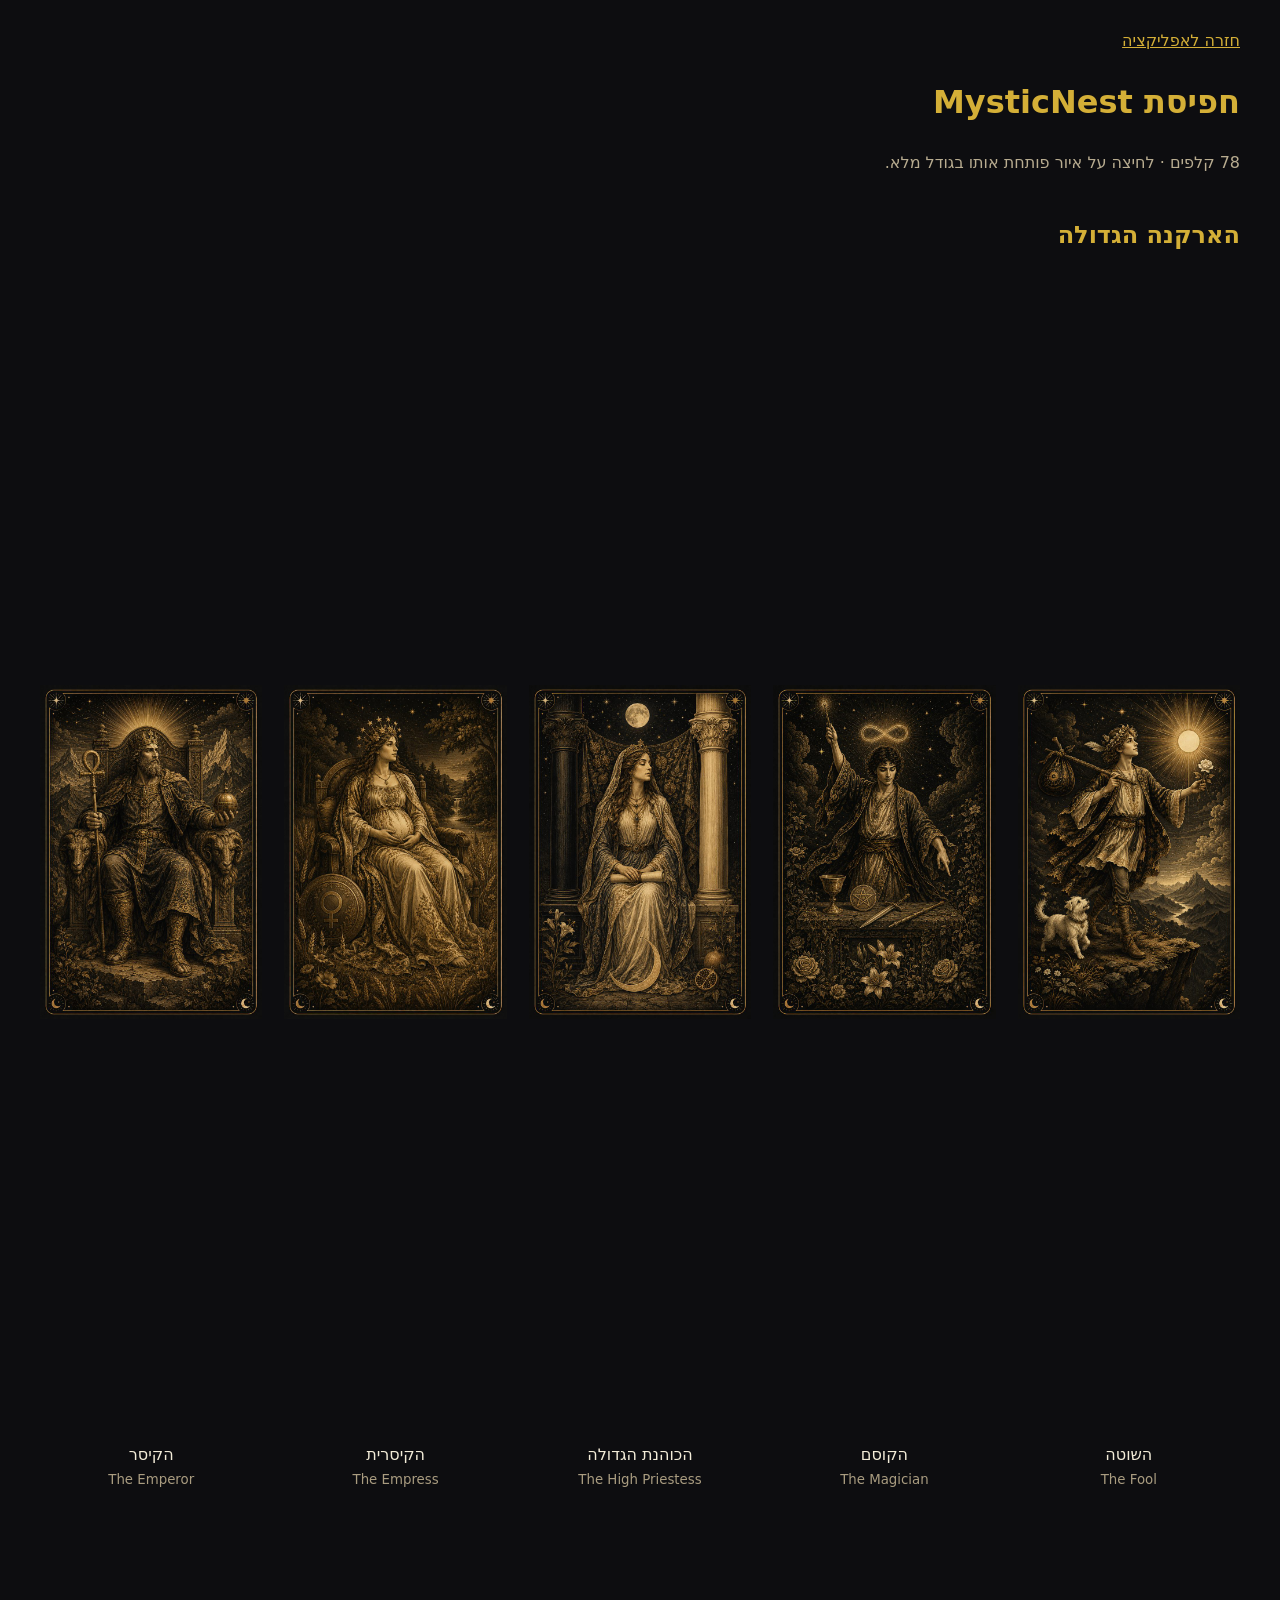
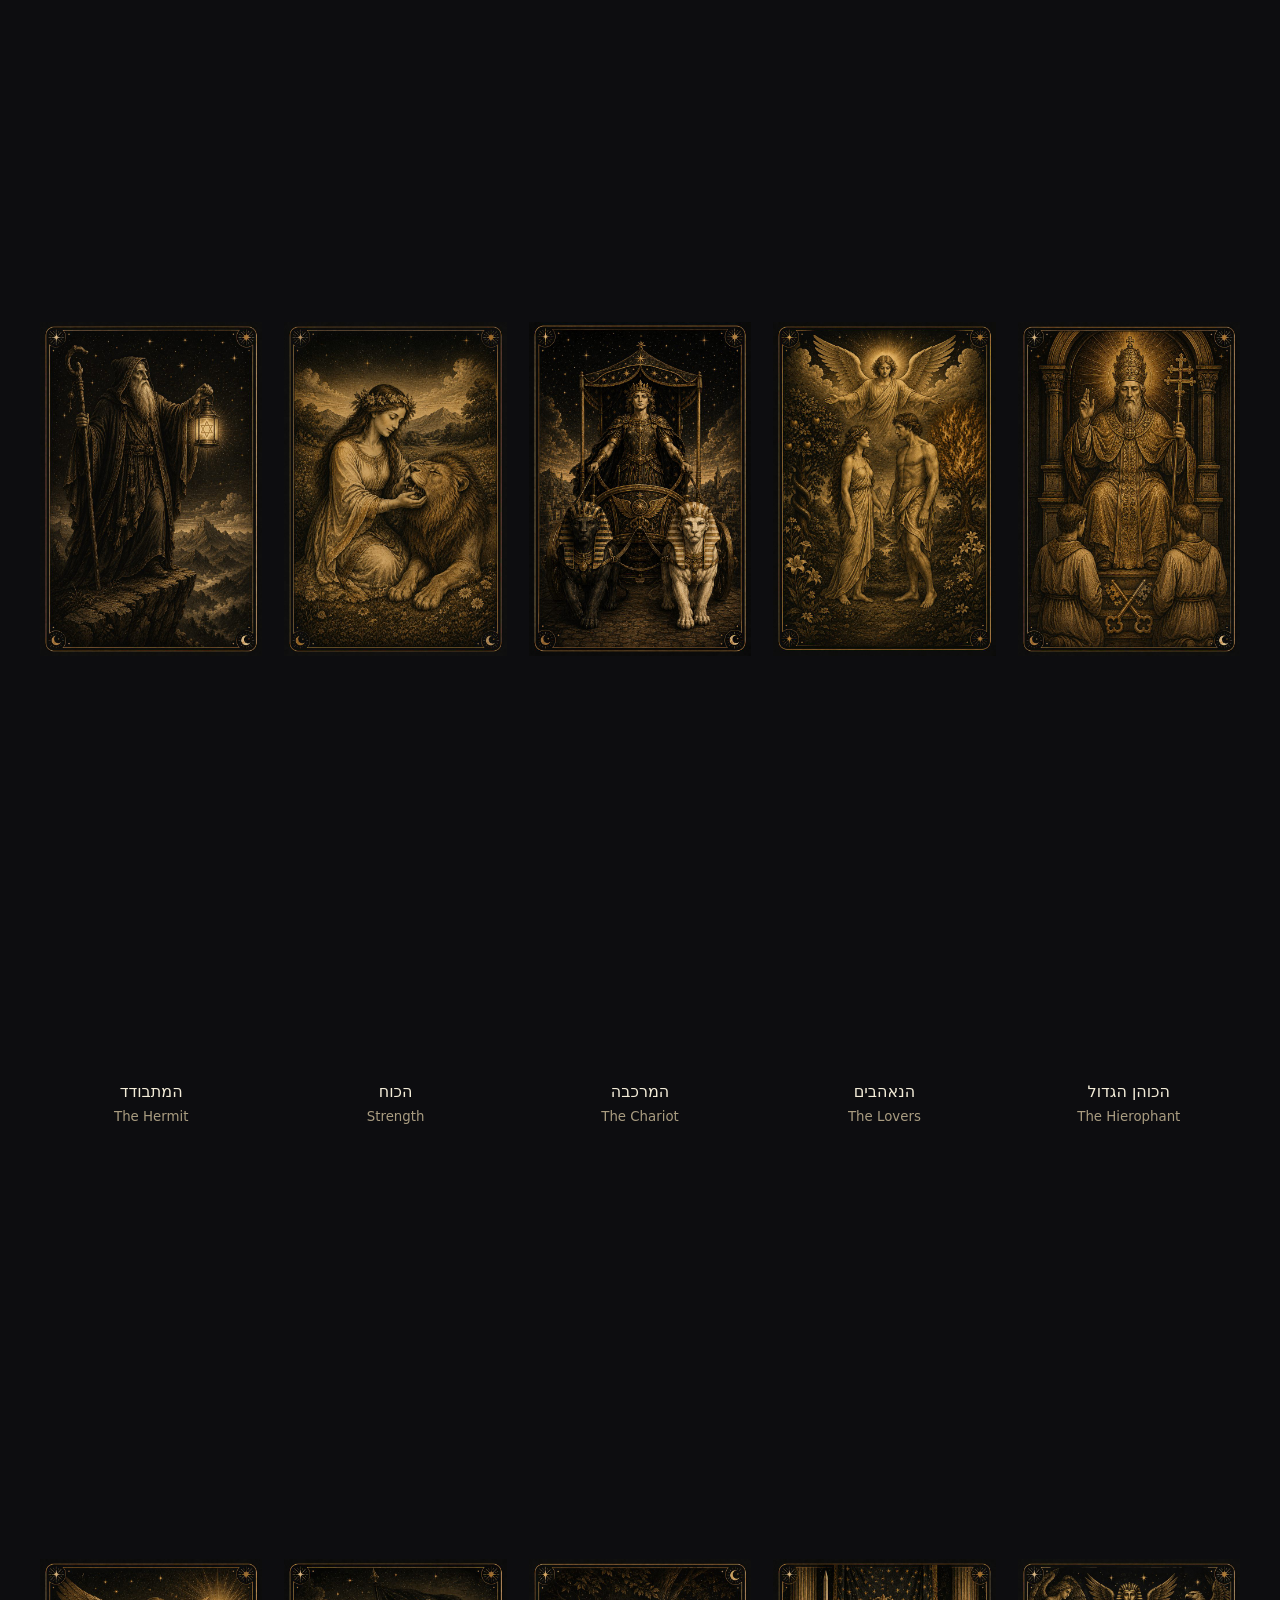
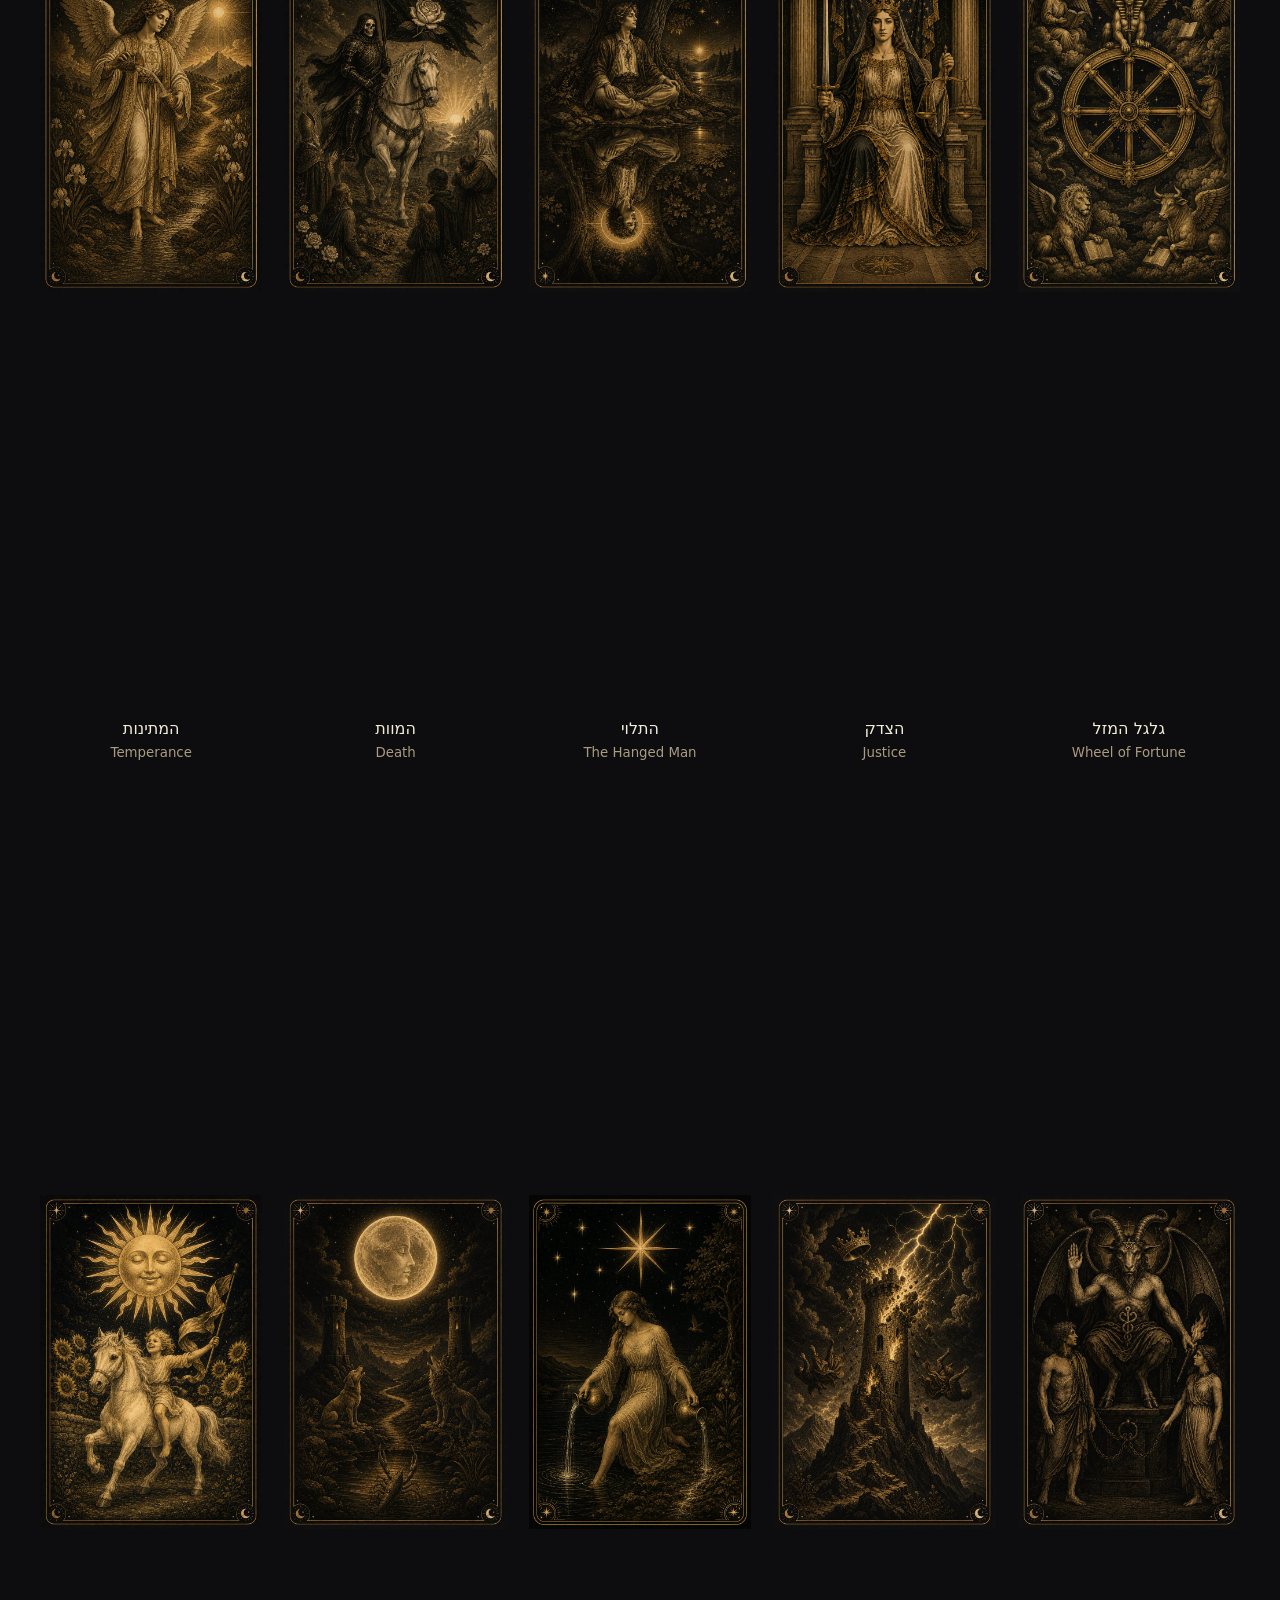
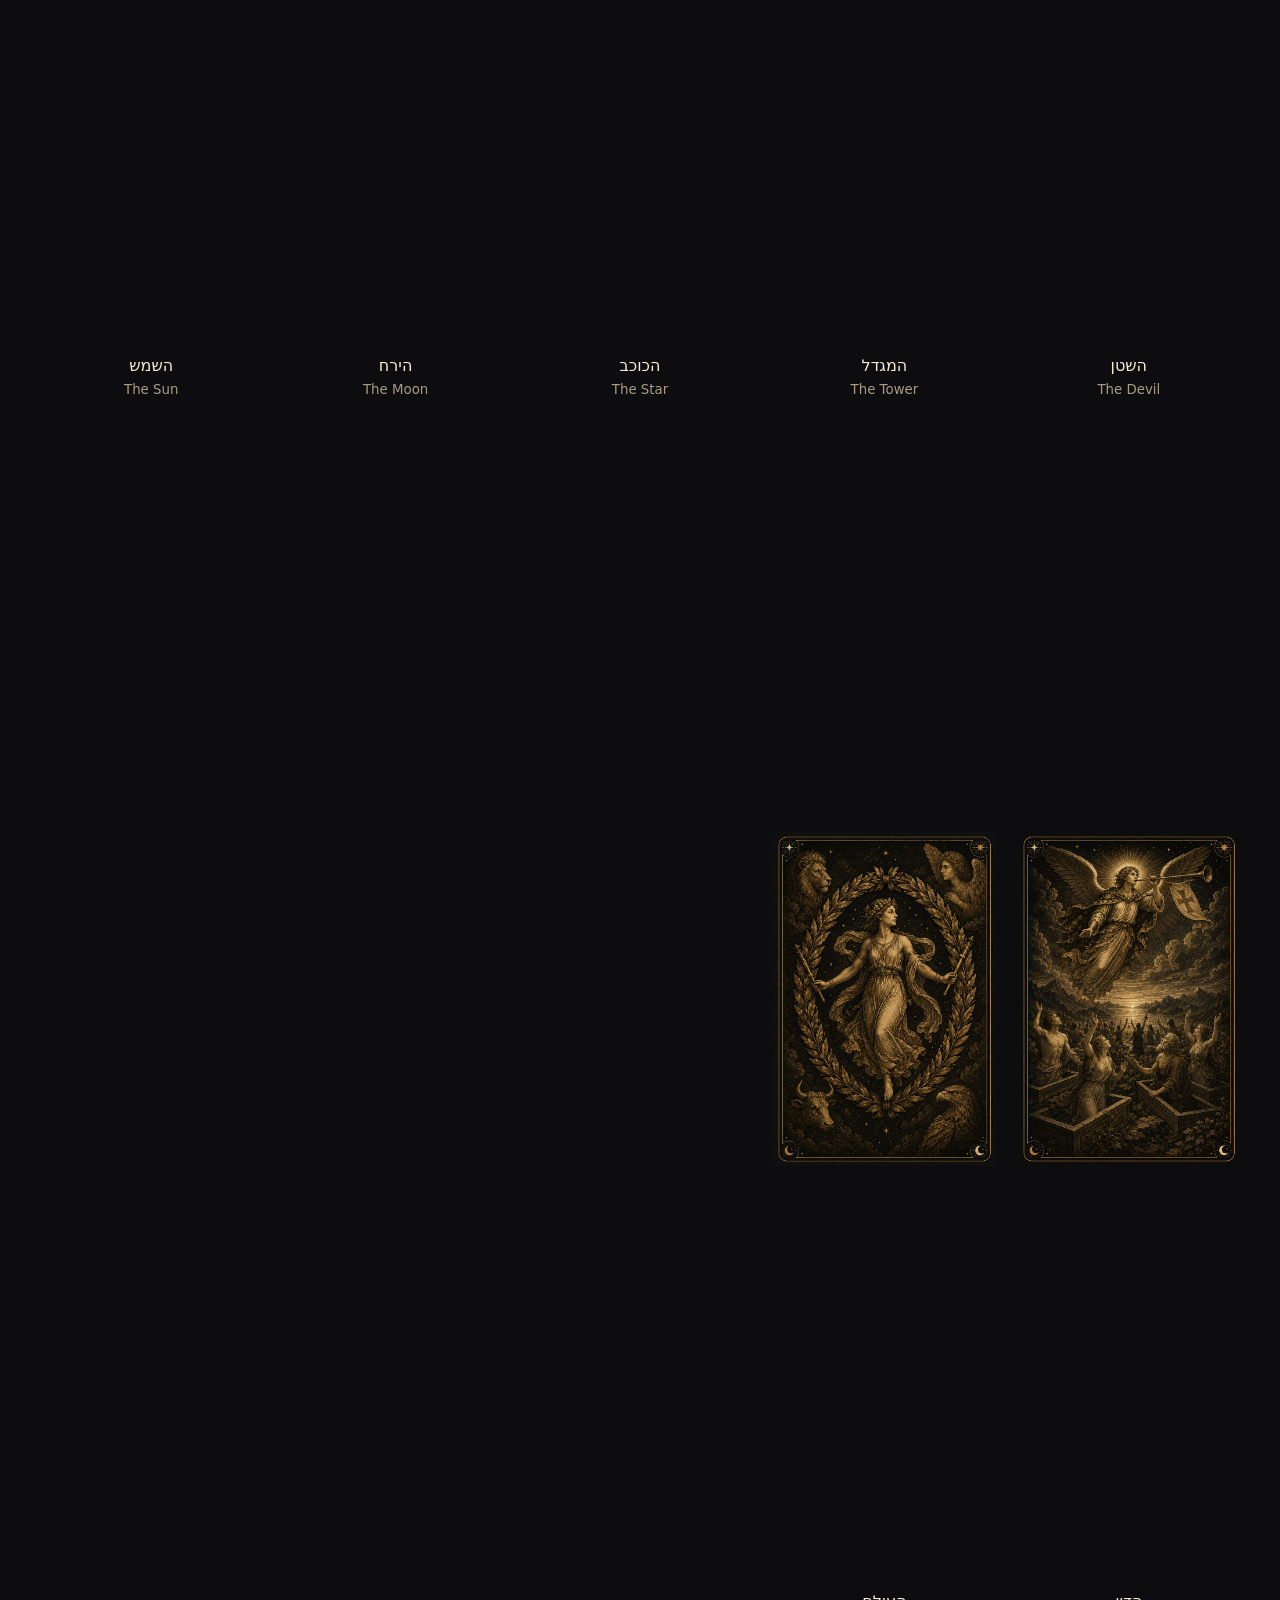
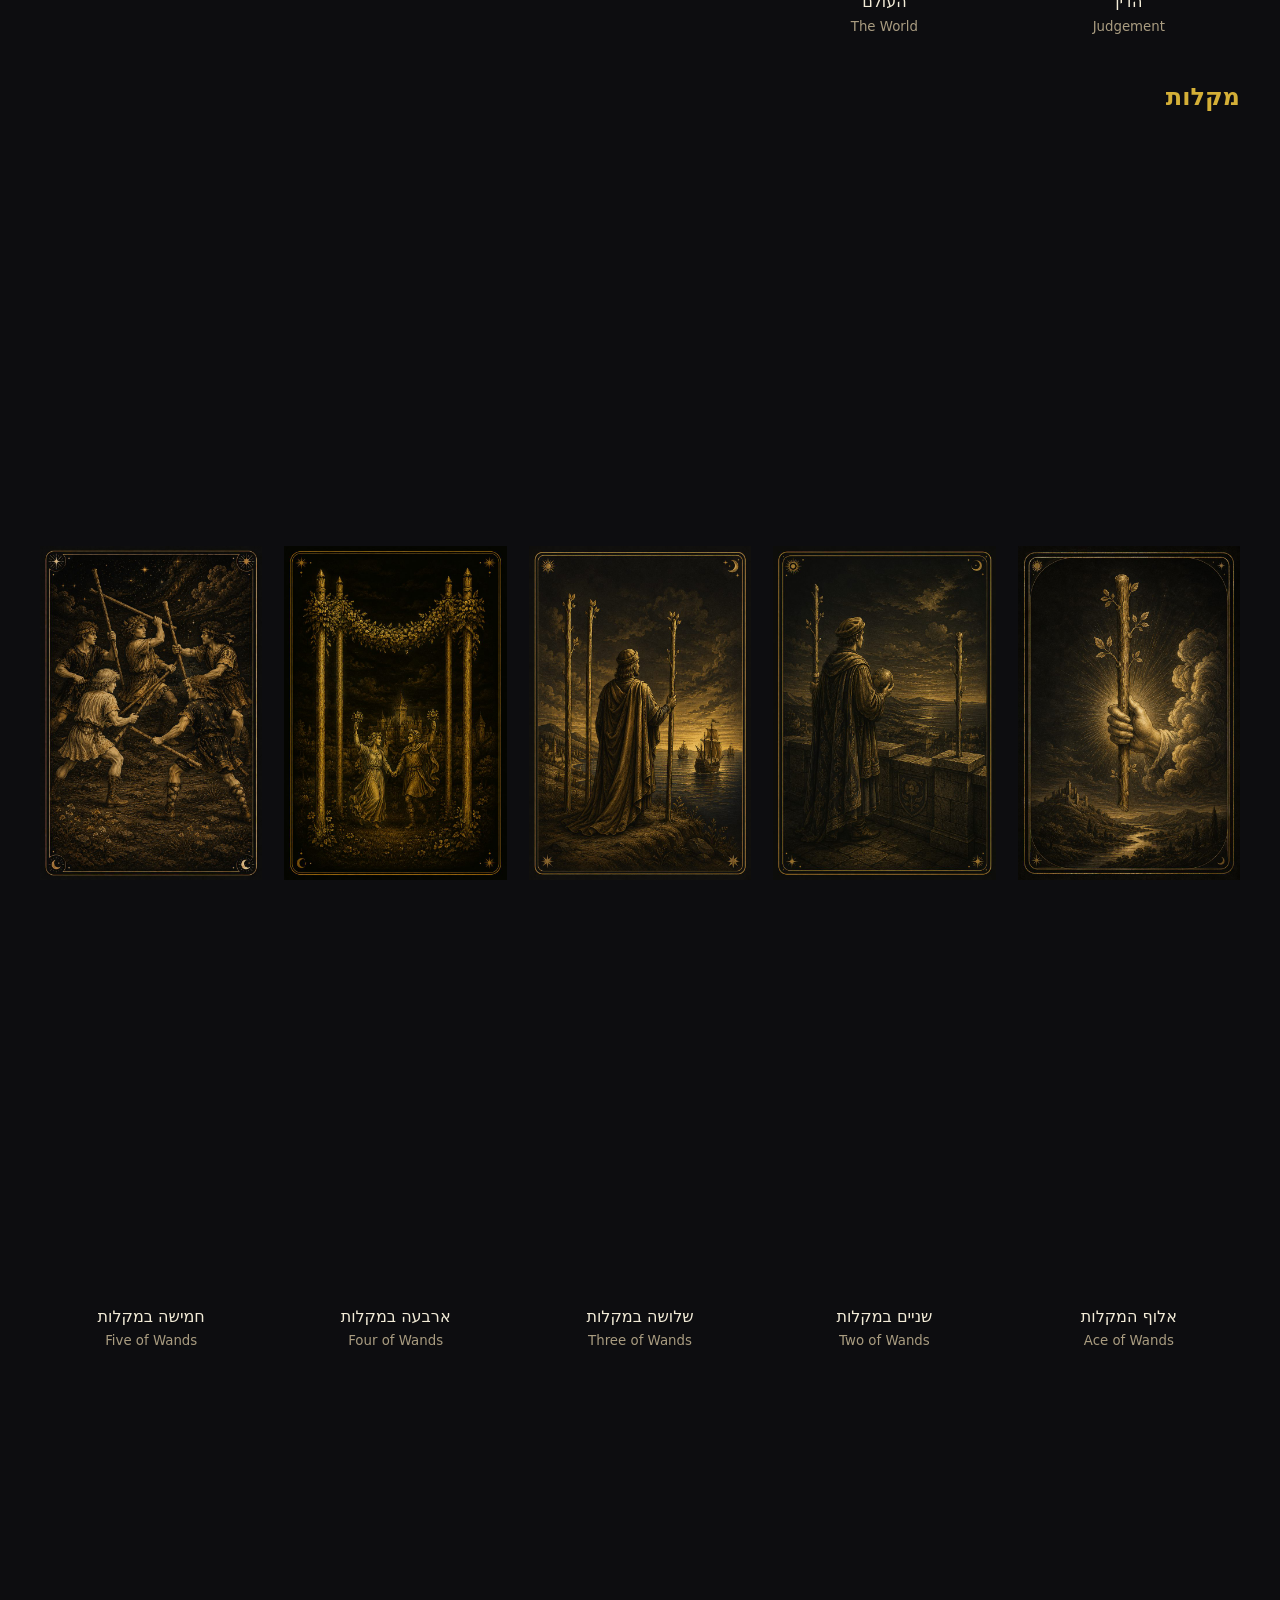
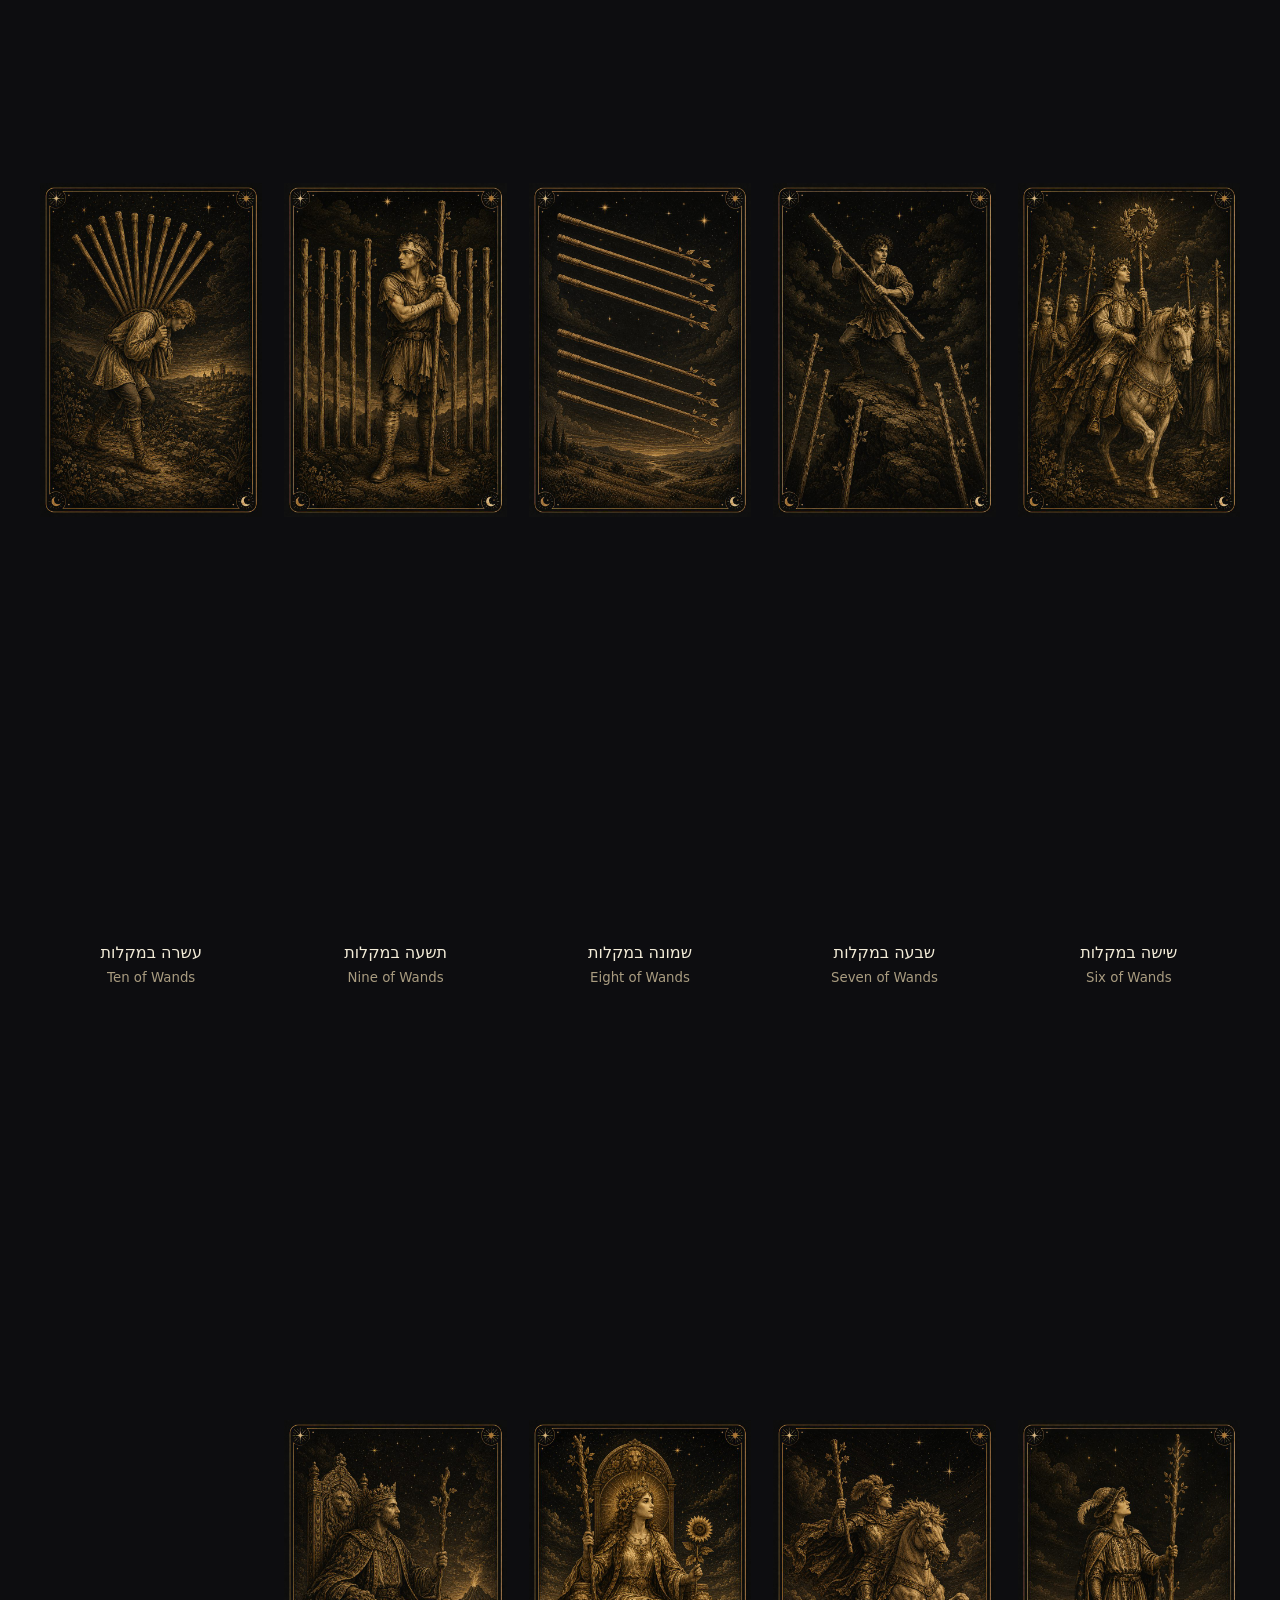
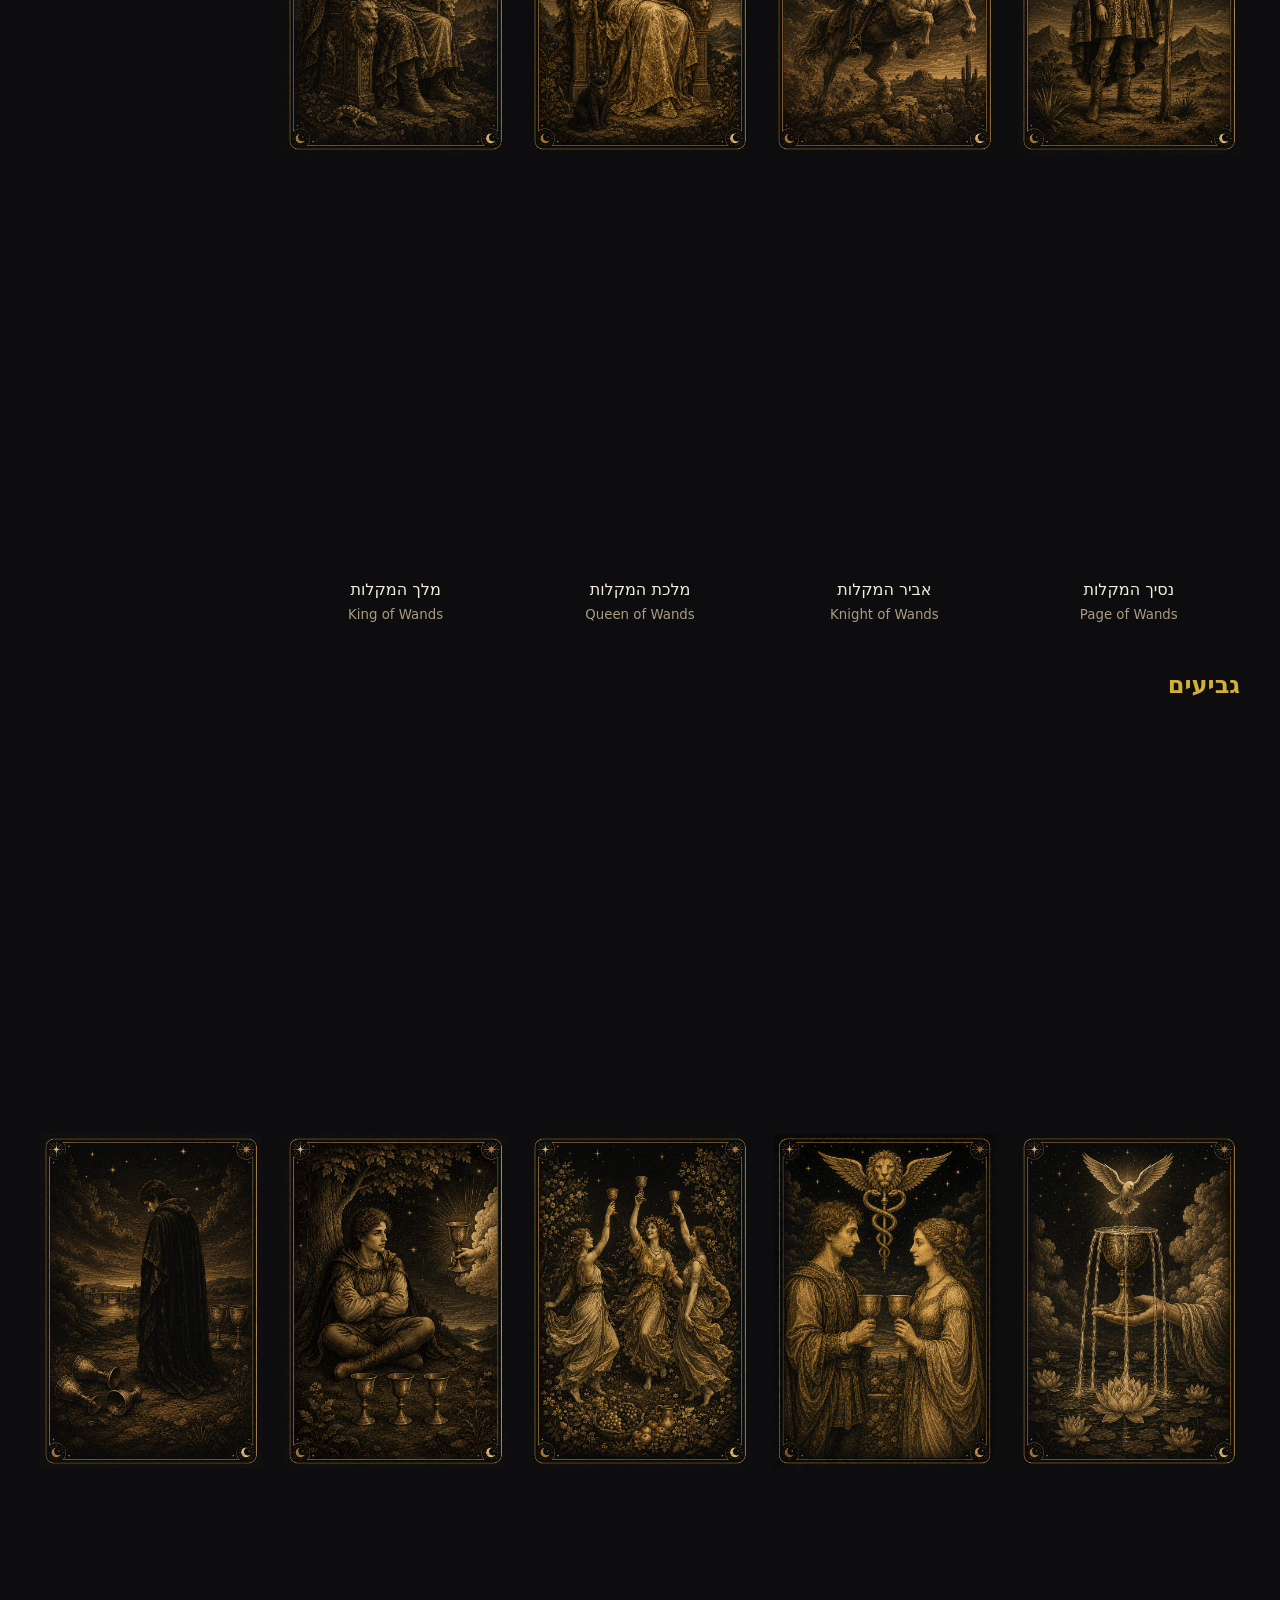
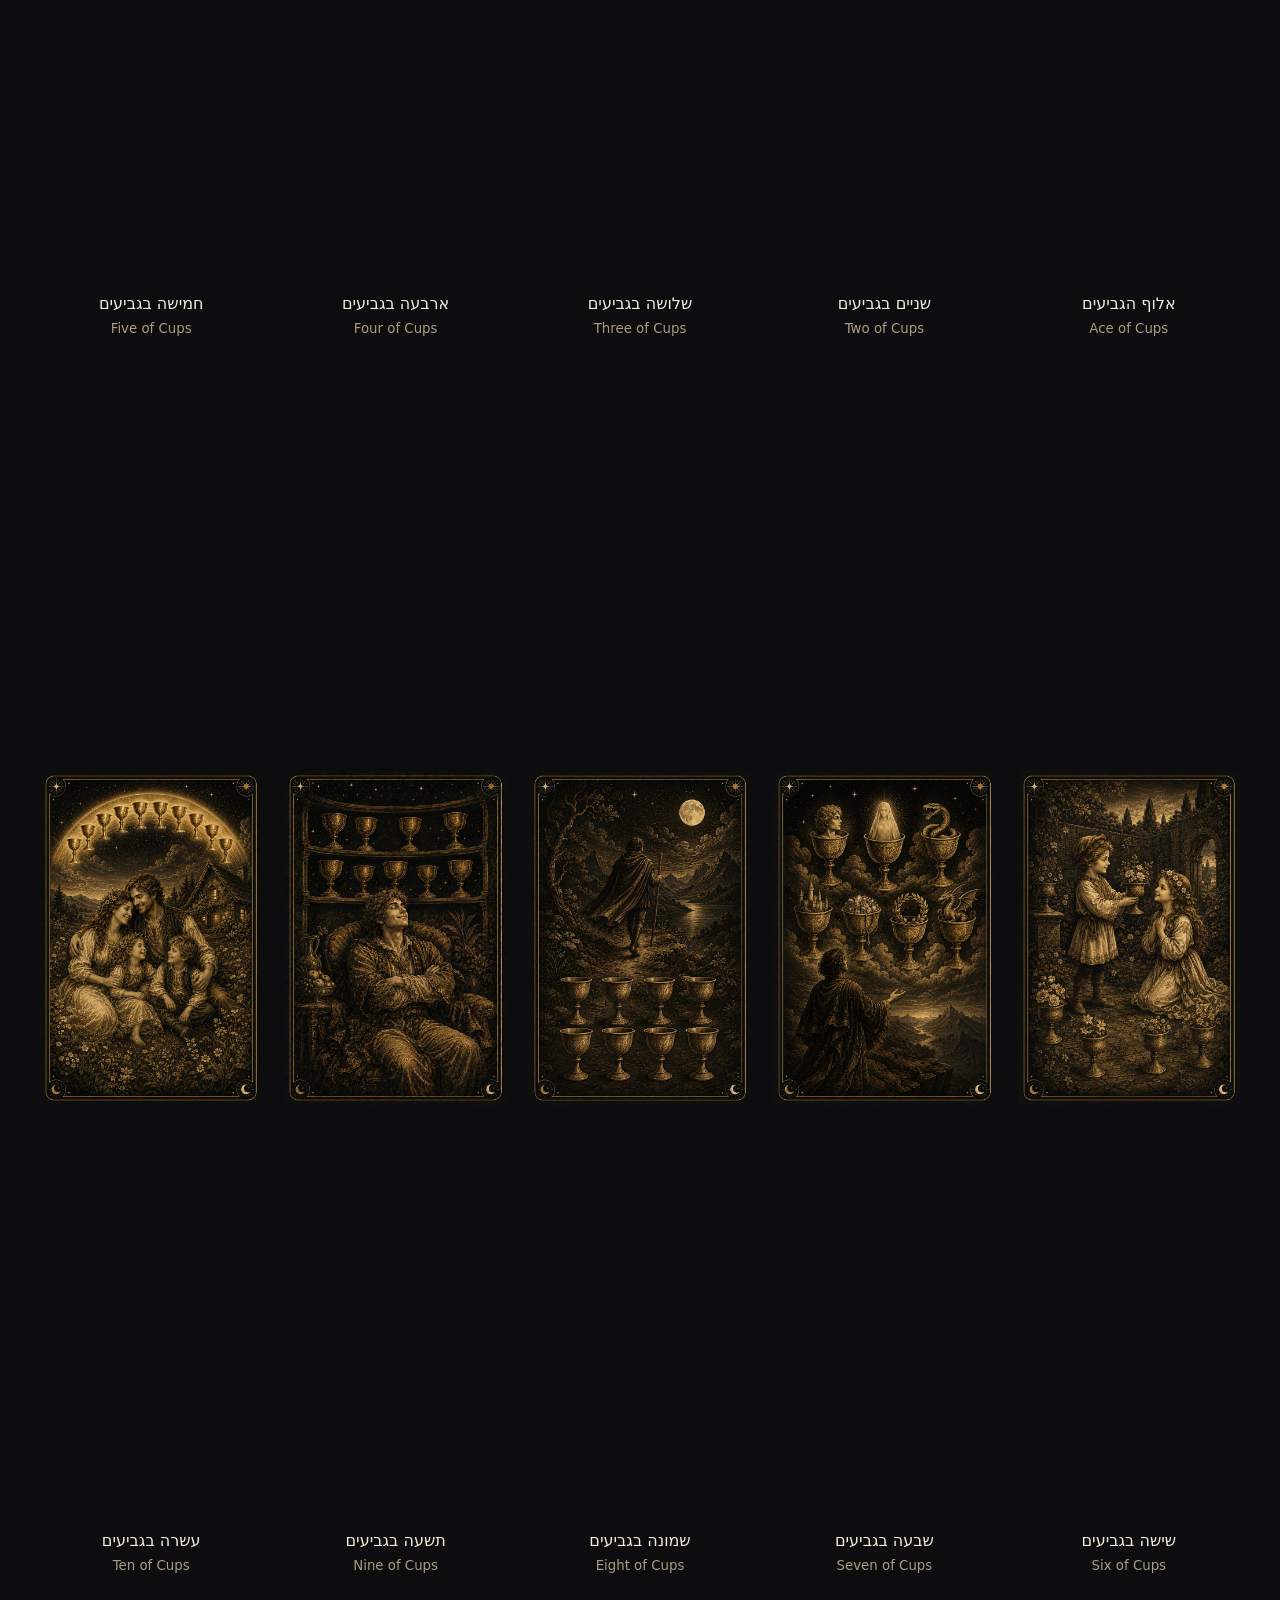
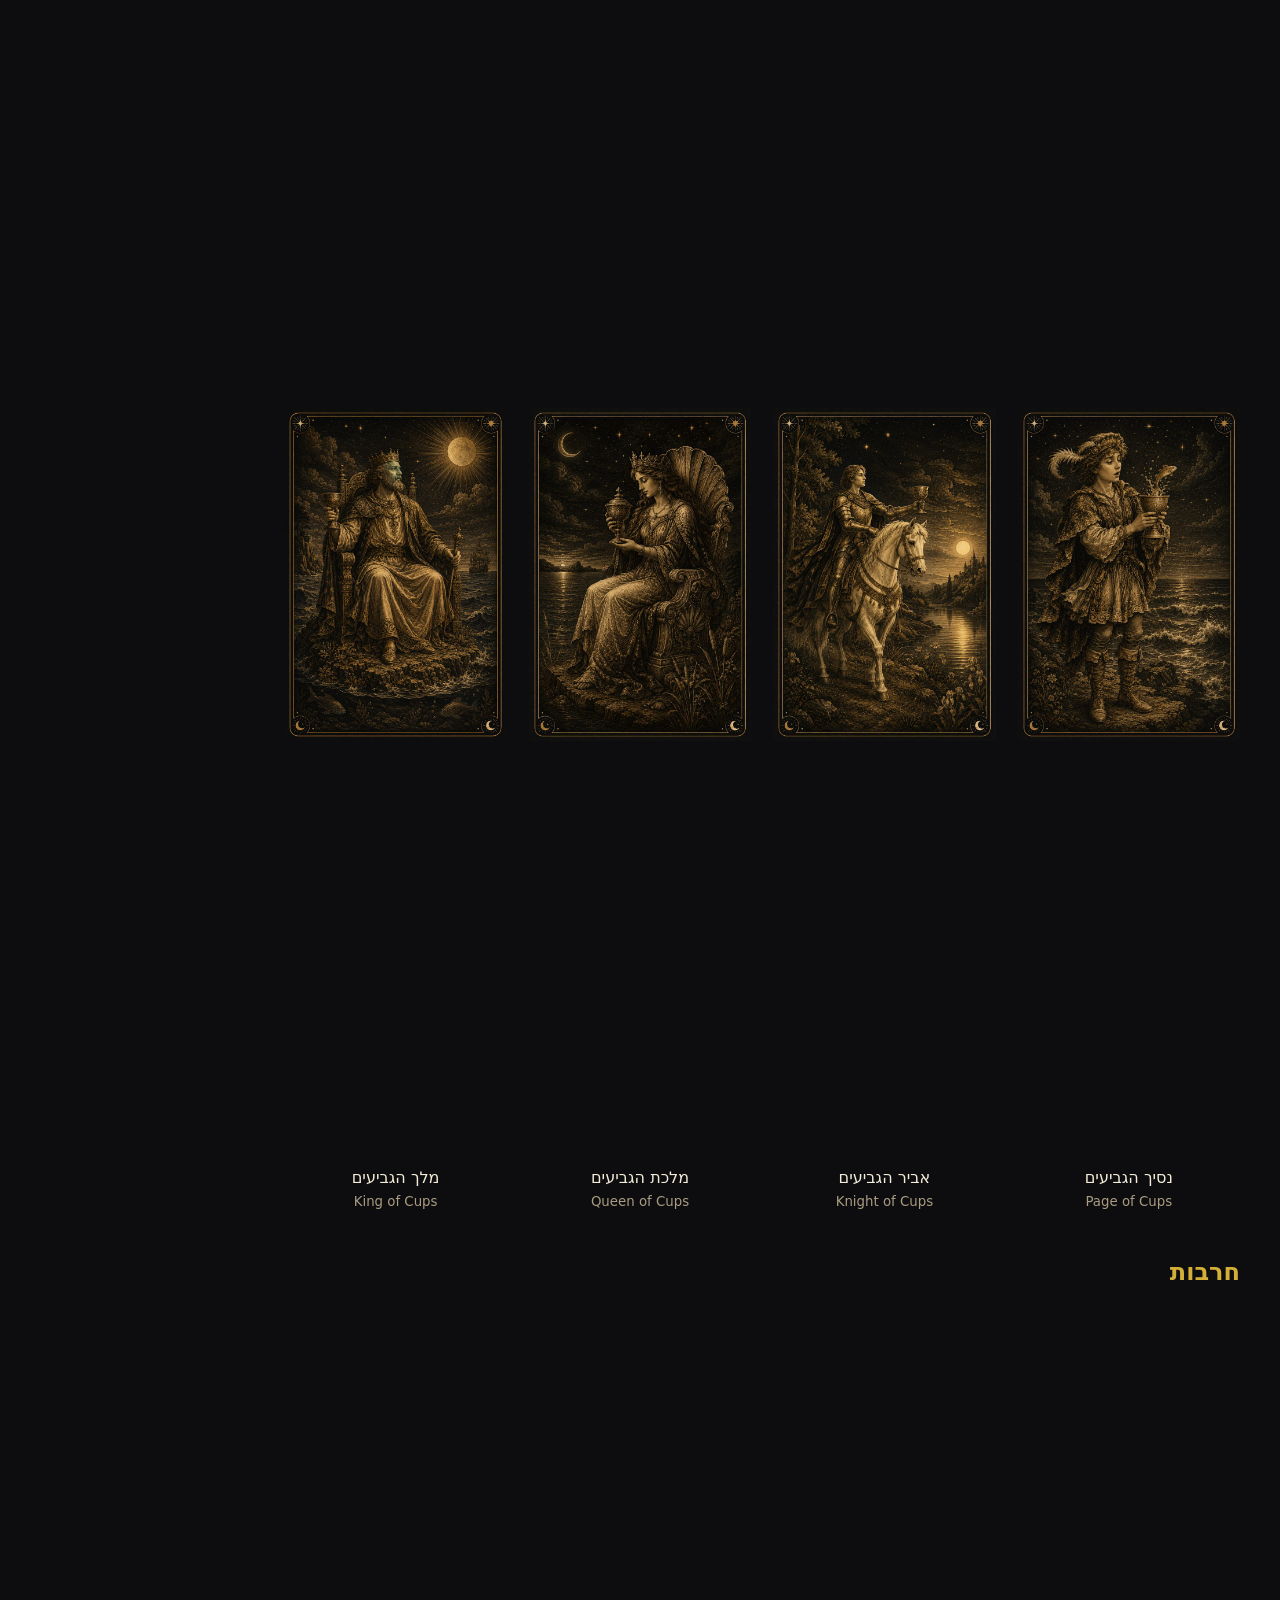
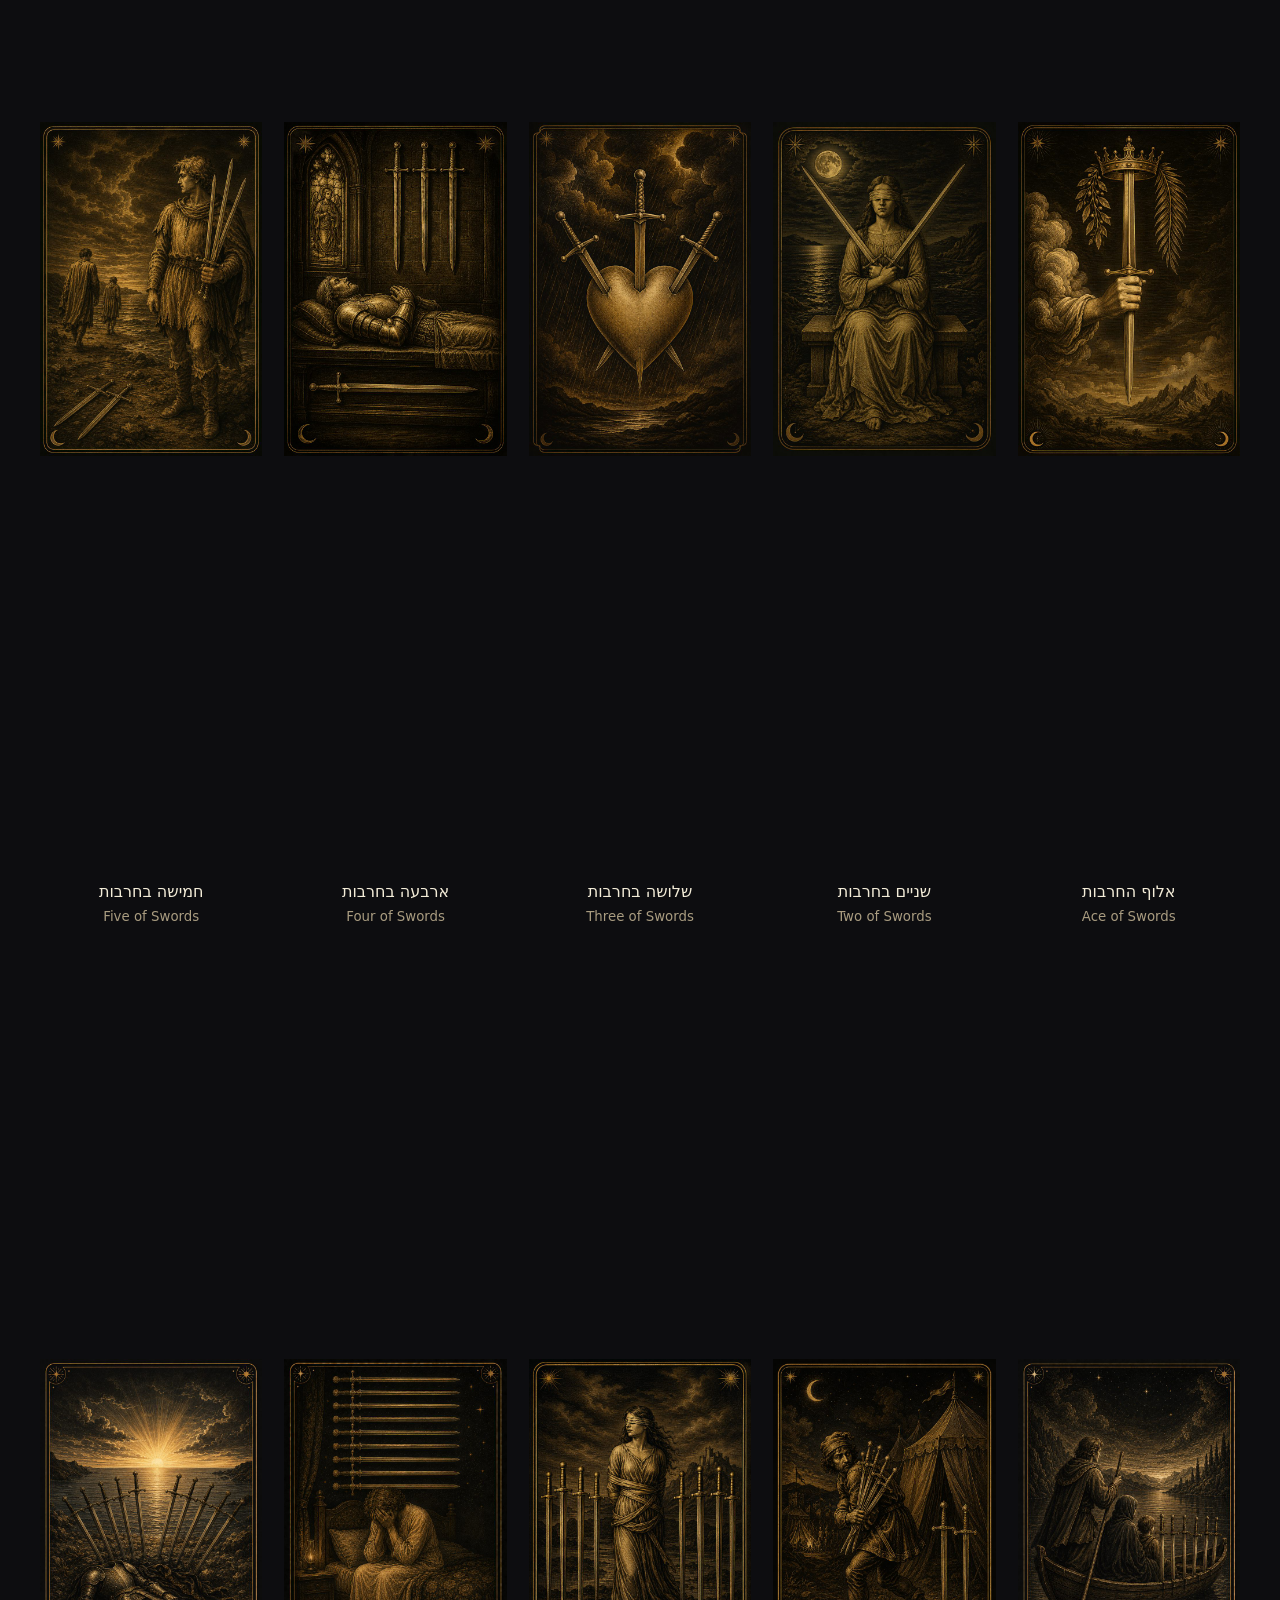
==== deck.html @ 893c5ffb "Add files via upload" ====
<!doctype html><html lang="he" dir="rtl"><meta charset="utf-8"><meta name="viewport" content="width=device-width,initial-scale=1"><title>חפיסת MysticNest</title><style>*{box-sizing:border-box}body{margin:0;padding:28px;background:#0d0d10;color:#f3ecd8;font:16px/1.65 system-ui,sans-serif}main{max-width:1200px;margin:auto}h1,h2,a{color:#d4af37}h2{margin-top:40px}p{color:#b8ac90}.cards{display:grid;grid-template-columns:repeat(auto-fit,minmax(150px,1fr));gap:22px}figure{margin:0}figure img{width:100%;aspect-ratio:2/3;object-fit:contain;border-radius:12px}figcaption{text-align:center;padding-top:6px}small{display:block;color:#a99c80}a:focus-visible{outline:3px solid #d4af37;outline-offset:4px}@media(min-width:1000px){.cards{grid-template-columns:repeat(5,1fr)}}</style><main><a href="index.html">חזרה לאפליקציה</a><h1>חפיסת MysticNest</h1><p>78 קלפים · לחיצה על איור פותחת אותו בגודל מלא.</p><h2>הארקנה הגדולה</h2><div class="cards"><figure><a href="assets/tarot/gold-v1/card-0.jpg"><img src="assets/tarot/gold-v1/card-0.jpg" loading="lazy" alt="השוטה" width="768" height="1152"></a><figcaption>השוטה<small lang="en" dir="ltr">The Fool</small></figcaption></figure><figure><a href="assets/tarot/gold-v1/card-1.jpg"><img src="assets/tarot/gold-v1/card-1.jpg" loading="lazy" alt="הקוסם" width="768" height="1152"></a><figcaption>הקוסם<small lang="en" dir="ltr">The Magician</small></figcaption></figure><figure><a href="assets/tarot/gold-v1/card-2.jpg"><img src="assets/tarot/gold-v1/card-2.jpg" loading="lazy" alt="הכוהנת הגדולה" width="768" height="1152"></a><figcaption>הכוהנת הגדולה<small lang="en" dir="ltr">The High Priestess</small></figcaption></figure><figure><a href="assets/tarot/gold-v1/card-3.jpg"><img src="assets/tarot/gold-v1/card-3.jpg" loading="lazy" alt="הקיסרית" width="768" height="1152"></a><figcaption>הקיסרית<small lang="en" dir="ltr">The Empress</small></figcaption></figure><figure><a href="assets/tarot/gold-v1/card-4.jpg"><img src="assets/tarot/gold-v1/card-4.jpg" loading="lazy" alt="הקיסר" width="768" height="1152"></a><figcaption>הקיסר<small lang="en" dir="ltr">The Emperor</small></figcaption></figure><figure><a href="assets/tarot/gold-v1/card-5.jpg"><img src="assets/tarot/gold-v1/card-5.jpg" loading="lazy" alt="הכוהן הגדול" width="768" height="1152"></a><figcaption>הכוהן הגדול<small lang="en" dir="ltr">The Hierophant</small></figcaption></figure><figure><a href="assets/tarot/gold-v1/card-6.jpg"><img src="assets/tarot/gold-v1/card-6.jpg" loading="lazy" alt="הנאהבים" width="768" height="1152"></a><figcaption>הנאהבים<small lang="en" dir="ltr">The Lovers</small></figcaption></figure><figure><a href="assets/tarot/gold-v1/card-7.jpg"><img src="assets/tarot/gold-v1/card-7.jpg" loading="lazy" alt="המרכבה" width="768" height="1152"></a><figcaption>המרכבה<small lang="en" dir="ltr">The Chariot</small></figcaption></figure><figure><a href="assets/tarot/gold-v1/card-8.jpg"><img src="assets/tarot/gold-v1/card-8.jpg" loading="lazy" alt="הכוח" width="768" height="1152"></a><figcaption>הכוח<small lang="en" dir="ltr">Strength</small></figcaption></figure><figure><a href="assets/tarot/gold-v1/card-9.jpg"><img src="assets/tarot/gold-v1/card-9.jpg" loading="lazy" alt="המתבודד" width="768" height="1152"></a><figcaption>המתבודד<small lang="en" dir="ltr">The Hermit</small></figcaption></figure><figure><a href="assets/tarot/gold-v1/card-10.jpg"><img src="assets/tarot/gold-v1/card-10.jpg" loading="lazy" alt="גלגל המזל" width="768" height="1152"></a><figcaption>גלגל המזל<small lang="en" dir="ltr">Wheel of Fortune</small></figcaption></figure><figure><a href="assets/tarot/gold-v1/card-11.jpg"><img src="assets/tarot/gold-v1/card-11.jpg" loading="lazy" alt="הצדק" width="768" height="1152"></a><figcaption>הצדק<small lang="en" dir="ltr">Justice</small></figcaption></figure><figure><a href="assets/tarot/gold-v1/card-12.jpg"><img src="assets/tarot/gold-v1/card-12.jpg" loading="lazy" alt="התלוי" width="768" height="1152"></a><figcaption>התלוי<small lang="en" dir="ltr">The Hanged Man</small></figcaption></figure><figure><a href="assets/tarot/gold-v1/card-13.jpg"><img src="assets/tarot/gold-v1/card-13.jpg" loading="lazy" alt="המוות" width="768" height="1152"></a><figcaption>המוות<small lang="en" dir="ltr">Death</small></figcaption></figure><figure><a href="assets/tarot/gold-v1/card-14.jpg"><img src="assets/tarot/gold-v1/card-14.jpg" loading="lazy" alt="המתינות" width="768" height="1152"></a><figcaption>המתינות<small lang="en" dir="ltr">Temperance</small></figcaption></figure><figure><a href="assets/tarot/gold-v1/card-15.jpg"><img src="assets/tarot/gold-v1/card-15.jpg" loading="lazy" alt="השטן" width="768" height="1152"></a><figcaption>השטן<small lang="en" dir="ltr">The Devil</small></figcaption></figure><figure><a href="assets/tarot/gold-v1/card-16.jpg"><img src="assets/tarot/gold-v1/card-16.jpg" loading="lazy" alt="המגדל" width="768" height="1152"></a><figcaption>המגדל<small lang="en" dir="ltr">The Tower</small></figcaption></figure><figure><a href="assets/tarot/gold-v1/card-17.jpg"><img src="assets/tarot/gold-v1/card-17.jpg" loading="lazy" alt="הכוכב" width="768" height="1152"></a><figcaption>הכוכב<small lang="en" dir="ltr">The Star</small></figcaption></figure><figure><a href="assets/tarot/gold-v1/card-18.jpg"><img src="assets/tarot/gold-v1/card-18.jpg" loading="lazy" alt="הירח" width="768" height="1152"></a><figcaption>הירח<small lang="en" dir="ltr">The Moon</small></figcaption></figure><figure><a href="assets/tarot/gold-v1/card-19.jpg"><img src="assets/tarot/gold-v1/card-19.jpg" loading="lazy" alt="השמש" width="768" height="1152"></a><figcaption>השמש<small lang="en" dir="ltr">The Sun</small></figcaption></figure><figure><a href="assets/tarot/gold-v1/card-20.jpg"><img src="assets/tarot/gold-v1/card-20.jpg" loading="lazy" alt="הדין" width="768" height="1152"></a><figcaption>הדין<small lang="en" dir="ltr">Judgement</small></figcaption></figure><figure><a href="assets/tarot/gold-v1/card-21.jpg"><img src="assets/tarot/gold-v1/card-21.jpg" loading="lazy" alt="העולם" width="768" height="1152"></a><figcaption>העולם<small lang="en" dir="ltr">The World</small></figcaption></figure></div><h2>מקלות</h2><div class="cards"><figure><a href="assets/tarot/gold-v1/card-100.jpg"><img src="assets/tarot/gold-v1/card-100.jpg" loading="lazy" alt="אלוף המקלות" width="768" height="1152"></a><figcaption>אלוף המקלות<small lang="en" dir="ltr">Ace of Wands</small></figcaption></figure><figure><a href="assets/tarot/gold-v1/card-101.jpg"><img src="assets/tarot/gold-v1/card-101.jpg" loading="lazy" alt="שניים במקלות" width="768" height="1152"></a><figcaption>שניים במקלות<small lang="en" dir="ltr">Two of Wands</small></figcaption></figure><figure><a href="assets/tarot/gold-v1/card-102.jpg"><img src="assets/tarot/gold-v1/card-102.jpg" loading="lazy" alt="שלושה במקלות" width="768" height="1152"></a><figcaption>שלושה במקלות<small lang="en" dir="ltr">Three of Wands</small></figcaption></figure><figure><a href="assets/tarot/gold-v1/card-103.jpg"><img src="assets/tarot/gold-v1/card-103.jpg" loading="lazy" alt="ארבעה במקלות" width="768" height="1152"></a><figcaption>ארבעה במקלות<small lang="en" dir="ltr">Four of Wands</small></figcaption></figure><figure><a href="assets/tarot/gold-v1/card-104.jpg"><img src="assets/tarot/gold-v1/card-104.jpg" loading="lazy" alt="חמישה במקלות" width="768" height="1152"></a><figcaption>חמישה במקלות<small lang="en" dir="ltr">Five of Wands</small></figcaption></figure><figure><a href="assets/tarot/gold-v1/card-105.jpg"><img src="assets/tarot/gold-v1/card-105.jpg" loading="lazy" alt="שישה במקלות" width="768" height="1152"></a><figcaption>שישה במקלות<small lang="en" dir="ltr">Six of Wands</small></figcaption></figure><figure><a href="assets/tarot/gold-v1/card-106.jpg"><img src="assets/tarot/gold-v1/card-106.jpg" loading="lazy" alt="שבעה במקלות" width="768" height="1152"></a><figcaption>שבעה במקלות<small lang="en" dir="ltr">Seven of Wands</small></figcaption></figure><figure><a href="assets/tarot/gold-v1/card-107.jpg"><img src="assets/tarot/gold-v1/card-107.jpg" loading="lazy" alt="שמונה במקלות" width="768" height="1152"></a><figcaption>שמונה במקלות<small lang="en" dir="ltr">Eight of Wands</small></figcaption></figure><figure><a href="assets/tarot/gold-v1/card-108.jpg"><img src="assets/tarot/gold-v1/card-108.jpg" loading="lazy" alt="תשעה במקלות" width="768" height="1152"></a><figcaption>תשעה במקלות<small lang="en" dir="ltr">Nine of Wands</small></figcaption></figure><figure><a href="assets/tarot/gold-v1/card-109.jpg"><img src="assets/tarot/gold-v1/card-109.jpg" loading="lazy" alt="עשרה במקלות" width="768" height="1152"></a><figcaption>עשרה במקלות<small lang="en" dir="ltr">Ten of Wands</small></figcaption></figure><figure><a href="assets/tarot/gold-v1/card-110.jpg"><img src="assets/tarot/gold-v1/card-110.jpg" loading="lazy" alt="נסיך המקלות" width="768" height="1152"></a><figcaption>נסיך המקלות<small lang="en" dir="ltr">Page of Wands</small></figcaption></figure><figure><a href="assets/tarot/gold-v1/card-111.jpg"><img src="assets/tarot/gold-v1/card-111.jpg" loading="lazy" alt="אביר המקלות" width="768" height="1152"></a><figcaption>אביר המקלות<small lang="en" dir="ltr">Knight of Wands</small></figcaption></figure><figure><a href="assets/tarot/gold-v1/card-112.jpg"><img src="assets/tarot/gold-v1/card-112.jpg" loading="lazy" alt="מלכת המקלות" width="768" height="1152"></a><figcaption>מלכת המקלות<small lang="en" dir="ltr">Queen of Wands</small></figcaption></figure><figure><a href="assets/tarot/gold-v1/card-113.jpg"><img src="assets/tarot/gold-v1/card-113.jpg" loading="lazy" alt="מלך המקלות" width="768" height="1152"></a><figcaption>מלך המקלות<small lang="en" dir="ltr">King of Wands</small></figcaption></figure></div><h2>גביעים</h2><div class="cards"><figure><a href="assets/tarot/gold-v1/card-200.jpg"><img src="assets/tarot/gold-v1/card-200.jpg" loading="lazy" alt="אלוף הגביעים" width="768" height="1152"></a><figcaption>אלוף הגביעים<small lang="en" dir="ltr">Ace of Cups</small></figcaption></figure><figure><a href="assets/tarot/gold-v1/card-201.jpg"><img src="assets/tarot/gold-v1/card-201.jpg" loading="lazy" alt="שניים בגביעים" width="768" height="1152"></a><figcaption>שניים בגביעים<small lang="en" dir="ltr">Two of Cups</small></figcaption></figure><figure><a href="assets/tarot/gold-v1/card-202.jpg"><img src="assets/tarot/gold-v1/card-202.jpg" loading="lazy" alt="שלושה בגביעים" width="768" height="1152"></a><figcaption>שלושה בגביעים<small lang="en" dir="ltr">Three of Cups</small></figcaption></figure><figure><a href="assets/tarot/gold-v1/card-203.jpg"><img src="assets/tarot/gold-v1/card-203.jpg" loading="lazy" alt="ארבעה בגביעים" width="768" height="1152"></a><figcaption>ארבעה בגביעים<small lang="en" dir="ltr">Four of Cups</small></figcaption></figure><figure><a href="assets/tarot/gold-v1/card-204.jpg"><img src="assets/tarot/gold-v1/card-204.jpg" loading="lazy" alt="חמישה בגביעים" width="768" height="1152"></a><figcaption>חמישה בגביעים<small lang="en" dir="ltr">Five of Cups</small></figcaption></figure><figure><a href="assets/tarot/gold-v1/card-205.jpg"><img src="assets/tarot/gold-v1/card-205.jpg" loading="lazy" alt="שישה בגביעים" width="768" height="1152"></a><figcaption>שישה בגביעים<small lang="en" dir="ltr">Six of Cups</small></figcaption></figure><figure><a href="assets/tarot/gold-v1/card-206.jpg"><img src="assets/tarot/gold-v1/card-206.jpg" loading="lazy" alt="שבעה בגביעים" width="768" height="1152"></a><figcaption>שבעה בגביעים<small lang="en" dir="ltr">Seven of Cups</small></figcaption></figure><figure><a href="assets/tarot/gold-v1/card-207.jpg"><img src="assets/tarot/gold-v1/card-207.jpg" loading="lazy" alt="שמונה בגביעים" width="768" height="1152"></a><figcaption>שמונה בגביעים<small lang="en" dir="ltr">Eight of Cups</small></figcaption></figure><figure><a href="assets/tarot/gold-v1/card-208.jpg"><img src="assets/tarot/gold-v1/card-208.jpg" loading="lazy" alt="תשעה בגביעים" width="768" height="1152"></a><figcaption>תשעה בגביעים<small lang="en" dir="ltr">Nine of Cups</small></figcaption></figure><figure><a href="assets/tarot/gold-v1/card-209.jpg"><img src="assets/tarot/gold-v1/card-209.jpg" loading="lazy" alt="עשרה בגביעים" width="768" height="1152"></a><figcaption>עשרה בגביעים<small lang="en" dir="ltr">Ten of Cups</small></figcaption></figure><figure><a href="assets/tarot/gold-v1/card-210.jpg"><img src="assets/tarot/gold-v1/card-210.jpg" loading="lazy" alt="נסיך הגביעים" width="768" height="1152"></a><figcaption>נסיך הגביעים<small lang="en" dir="ltr">Page of Cups</small></figcaption></figure><figure><a href="assets/tarot/gold-v1/card-211.jpg"><img src="assets/tarot/gold-v1/card-211.jpg" loading="lazy" alt="אביר הגביעים" width="768" height="1152"></a><figcaption>אביר הגביעים<small lang="en" dir="ltr">Knight of Cups</small></figcaption></figure><figure><a href="assets/tarot/gold-v1/card-212.jpg"><img src="assets/tarot/gold-v1/card-212.jpg" loading="lazy" alt="מלכת הגביעים" width="768" height="1152"></a><figcaption>מלכת הגביעים<small lang="en" dir="ltr">Queen of Cups</small></figcaption></figure><figure><a href="assets/tarot/gold-v1/card-213.jpg"><img src="assets/tarot/gold-v1/card-213.jpg" loading="lazy" alt="מלך הגביעים" width="768" height="1152"></a><figcaption>מלך הגביעים<small lang="en" dir="ltr">King of Cups</small></figcaption></figure></div><h2>חרבות</h2><div class="cards"><figure><a href="assets/tarot/gold-v1/card-300.jpg"><img src="assets/tarot/gold-v1/card-300.jpg" loading="lazy" alt="אלוף החרבות" width="768" height="1152"></a><figcaption>אלוף החרבות<small lang="en" dir="ltr">Ace of Swords</small></figcaption></figure><figure><a href="assets/tarot/gold-v1/card-301.jpg"><img src="assets/tarot/gold-v1/card-301.jpg" loading="lazy" alt="שניים בחרבות" width="768" height="1152"></a><figcaption>שניים בחרבות<small lang="en" dir="ltr">Two of Swords</small></figcaption></figure><figure><a href="assets/tarot/gold-v1/card-302.jpg"><img src="assets/tarot/gold-v1/card-302.jpg" loading="lazy" alt="שלושה בחרבות" width="768" height="1152"></a><figcaption>שלושה בחרבות<small lang="en" dir="ltr">Three of Swords</small></figcaption></figure><figure><a href="assets/tarot/gold-v1/card-303.jpg"><img src="assets/tarot/gold-v1/card-303.jpg" loading="lazy" alt="ארבעה בחרבות" width="768" height="1152"></a><figcaption>ארבעה בחרבות<small lang="en" dir="ltr">Four of Swords</small></figcaption></figure><figure><a href="assets/tarot/gold-v1/card-304.jpg"><img src="assets/tarot/gold-v1/card-304.jpg" loading="lazy" alt="חמישה בחרבות" width="768" height="1152"></a><figcaption>חמישה בחרבות<small lang="en" dir="ltr">Five of Swords</small></figcaption></figure><figure><a href="assets/tarot/gold-v1/card-305.jpg"><img src="assets/tarot/gold-v1/card-305.jpg" loading="lazy" alt="שישה בחרבות" width="768" height="1152"></a><figcaption>שישה בחרבות<small lang="en" dir="ltr">Six of Swords</small></figcaption></figure><figure><a href="assets/tarot/gold-v1/card-306.jpg"><img src="assets/tarot/gold-v1/card-306.jpg" loading="lazy" alt="שבעה בחרבות" width="768" height="1152"></a><figcaption>שבעה בחרבות<small lang="en" dir="ltr">Seven of Swords</small></figcaption></figure><figure><a href="assets/tarot/gold-v1/card-307.jpg"><img src="assets/tarot/gold-v1/card-307.jpg" loading="lazy" alt="שמונה בחרבות" width="768" height="1152"></a><figcaption>שמונה בחרבות<small lang="en" dir="ltr">Eight of Swords</small></figcaption></figure><figure><a href="assets/tarot/gold-v1/card-308.jpg"><img src="assets/tarot/gold-v1/card-308.jpg" loading="lazy" alt="תשעה בחרבות" width="768" height="1152"></a><figcaption>תשעה בחרבות<small lang="en" dir="ltr">Nine of Swords</small></figcaption></figure><figure><a href="assets/tarot/gold-v1/card-309.jpg"><img src="assets/tarot/gold-v1/card-309.jpg" loading="lazy" alt="עשרה בחרבות" width="768" height="1152"></a><figcaption>עשרה בחרבות<small lang="en" dir="ltr">Ten of Swords</small></figcaption></figure><figure><a href="assets/tarot/gold-v1/card-310.jpg"><img src="assets/tarot/gold-v1/card-310.jpg" loading="lazy" alt="נסיך החרבות" width="768" height="1152"></a><figcaption>נסיך החרבות<small lang="en" dir="ltr">Page of Swords</small></figcaption></figure><figure><a href="assets/tarot/gold-v1/card-311.jpg"><img src="assets/tarot/gold-v1/card-311.jpg" loading="lazy" alt="אביר החרבות" width="768" height="1152"></a><figcaption>אביר החרבות<small lang="en" dir="ltr">Knight of Swords</small></figcaption></figure><figure><a href="assets/tarot/gold-v1/card-312.jpg"><img src="assets/tarot/gold-v1/card-312.jpg" loading="lazy" alt="מלכת החרבות" width="768" height="1152"></a><figcaption>מלכת החרבות<small lang="en" dir="ltr">Queen of Swords</small></figcaption></figure><figure><a href="assets/tarot/gold-v1/card-313.jpg"><img src="assets/tarot/gold-v1/card-313.jpg" loading="lazy" alt="מלך החרבות" width="768" height="1152"></a><figcaption>מלך החרבות<small lang="en" dir="ltr">King of Swords</small></figcaption></figure></div><h2>מטבעות</h2><div class="cards"><figure><a href="assets/tarot/gold-v1/card-400.jpg"><img src="assets/tarot/gold-v1/card-400.jpg" loading="lazy" alt="אלוף המטבעות" width="768" height="1152"></a><figcaption>אלוף המטבעות<small lang="en" dir="ltr">Ace of Pentacles</small></figcaption></figure><figure><a href="assets/tarot/gold-v1/card-401.jpg"><img src="assets/tarot/gold-v1/card-401.jpg" loading="lazy" alt="שניים במטבעות" width="768" height="1152"></a><figcaption>שניים במטבעות<small lang="en" dir="ltr">Two of Pentacles</small></figcaption></figure><figure><a href="assets/tarot/gold-v1/card-402.jpg"><img src="assets/tarot/gold-v1/card-402.jpg" loading="lazy" alt="שלושה במטבעות" width="768" height="1152"></a><figcaption>שלושה במטבעות<small lang="en" dir="ltr">Three of Pentacles</small></figcaption></figure><figure><a href="assets/tarot/gold-v1/card-403.jpg"><img src="assets/tarot/gold-v1/card-403.jpg" loading="lazy" alt="ארבעה במטבעות" width="768" height="1152"></a><figcaption>ארבעה במטבעות<small lang="en" dir="ltr">Four of Pentacles</small></figcaption></figure><figure><a href="assets/tarot/gold-v1/card-404.jpg"><img src="assets/tarot/gold-v1/card-404.jpg" loading="lazy" alt="חמישה במטבעות" width="768" height="1152"></a><figcaption>חמישה במטבעות<small lang="en" dir="ltr">Five of Pentacles</small></figcaption></figure><figure><a href="assets/tarot/gold-v1/card-405.jpg"><img src="assets/tarot/gold-v1/card-405.jpg" loading="lazy" alt="שישה במטבעות" width="768" height="1152"></a><figcaption>שישה במטבעות<small lang="en" dir="ltr">Six of Pentacles</small></figcaption></figure><figure><a href="assets/tarot/gold-v1/card-406.jpg"><img src="assets/tarot/gold-v1/card-406.jpg" loading="lazy" alt="שבעה במטבעות" width="768" height="1152"></a><figcaption>שבעה במטבעות<small lang="en" dir="ltr">Seven of Pentacles</small></figcaption></figure><figure><a href="assets/tarot/gold-v1/card-407.jpg"><img src="assets/tarot/gold-v1/card-407.jpg" loading="lazy" alt="שמונה במטבעות" width="768" height="1152"></a><figcaption>שמונה במטבעות<small lang="en" dir="ltr">Eight of Pentacles</small></figcaption></figure><figure><a href="assets/tarot/gold-v1/card-408.jpg"><img src="assets/tarot/gold-v1/card-408.jpg" loading="lazy" alt="תשעה במטבעות" width="768" height="1152"></a><figcaption>תשעה במטבעות<small lang="en" dir="ltr">Nine of Pentacles</small></figcaption></figure><figure><a href="assets/tarot/gold-v1/card-409.jpg"><img src="assets/tarot/gold-v1/card-409.jpg" loading="lazy" alt="עשרה במטבעות" width="768" height="1152"></a><figcaption>עשרה במטבעות<small lang="en" dir="ltr">Ten of Pentacles</small></figcaption></figure><figure><a href="assets/tarot/gold-v1/card-410.jpg"><img src="assets/tarot/gold-v1/card-410.jpg" loading="lazy" alt="נסיך המטבעות" width="768" height="1152"></a><figcaption>נסיך המטבעות<small lang="en" dir="ltr">Page of Pentacles</small></figcaption></figure><figure><a href="assets/tarot/gold-v1/card-411.jpg"><img src="assets/tarot/gold-v1/card-411.jpg" loading="lazy" alt="אביר המטבעות" width="768" height="1152"></a><figcaption>אביר המטבעות<small lang="en" dir="ltr">Knight of Pentacles</small></figcaption></figure><figure><a href="assets/tarot/gold-v1/card-412.jpg"><img src="assets/tarot/gold-v1/card-412.jpg" loading="lazy" alt="מלכת המטבעות" width="768" height="1152"></a><figcaption>מלכת המטבעות<small lang="en" dir="ltr">Queen of Pentacles</small></figcaption></figure><figure><a href="assets/tarot/gold-v1/card-413.jpg"><img src="assets/tarot/gold-v1/card-413.jpg" loading="lazy" alt="מלך המטבעות" width="768" height="1152"></a><figcaption>מלך המטבעות<small lang="en" dir="ltr">King of Pentacles</small></figcaption></figure></div><h2>גב החפיסה</h2><img src="assets/tarot/gold-v1/back.jpg" alt="גב הקלפים" width="240"></main></html>
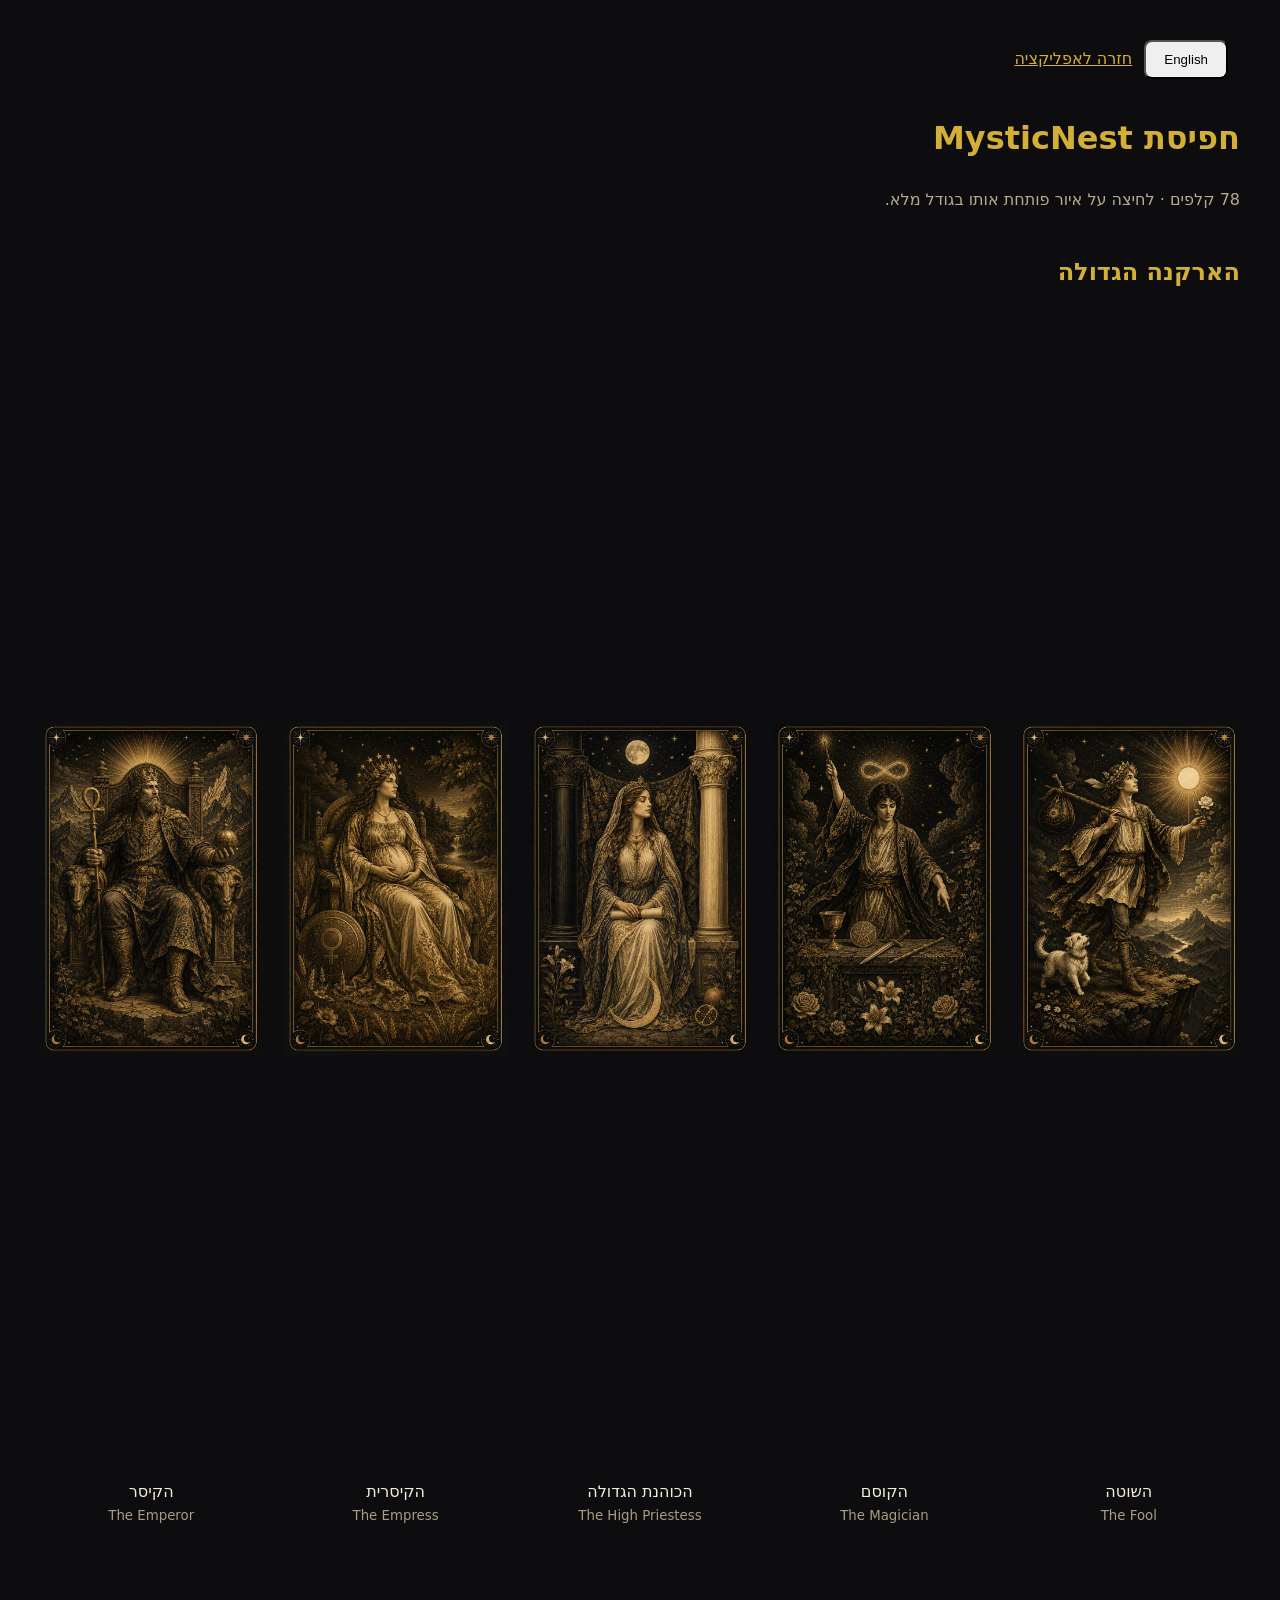
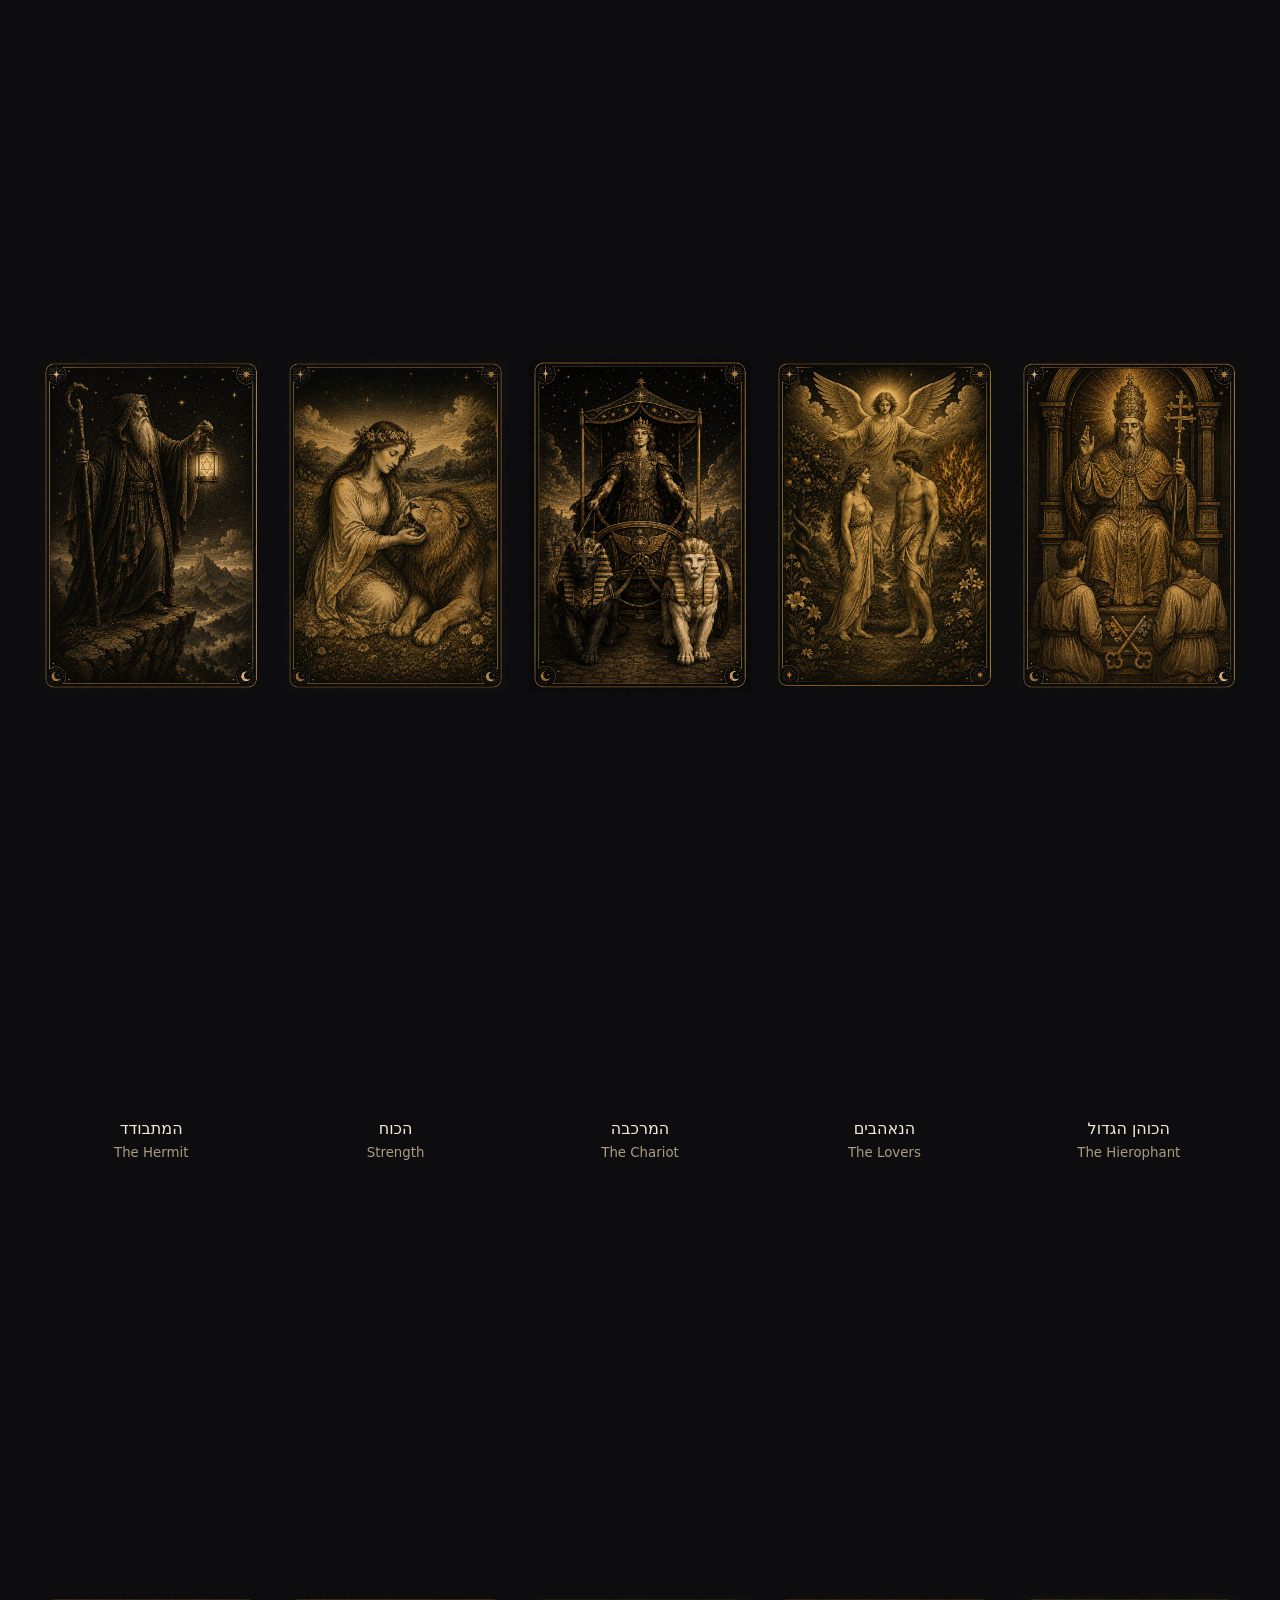
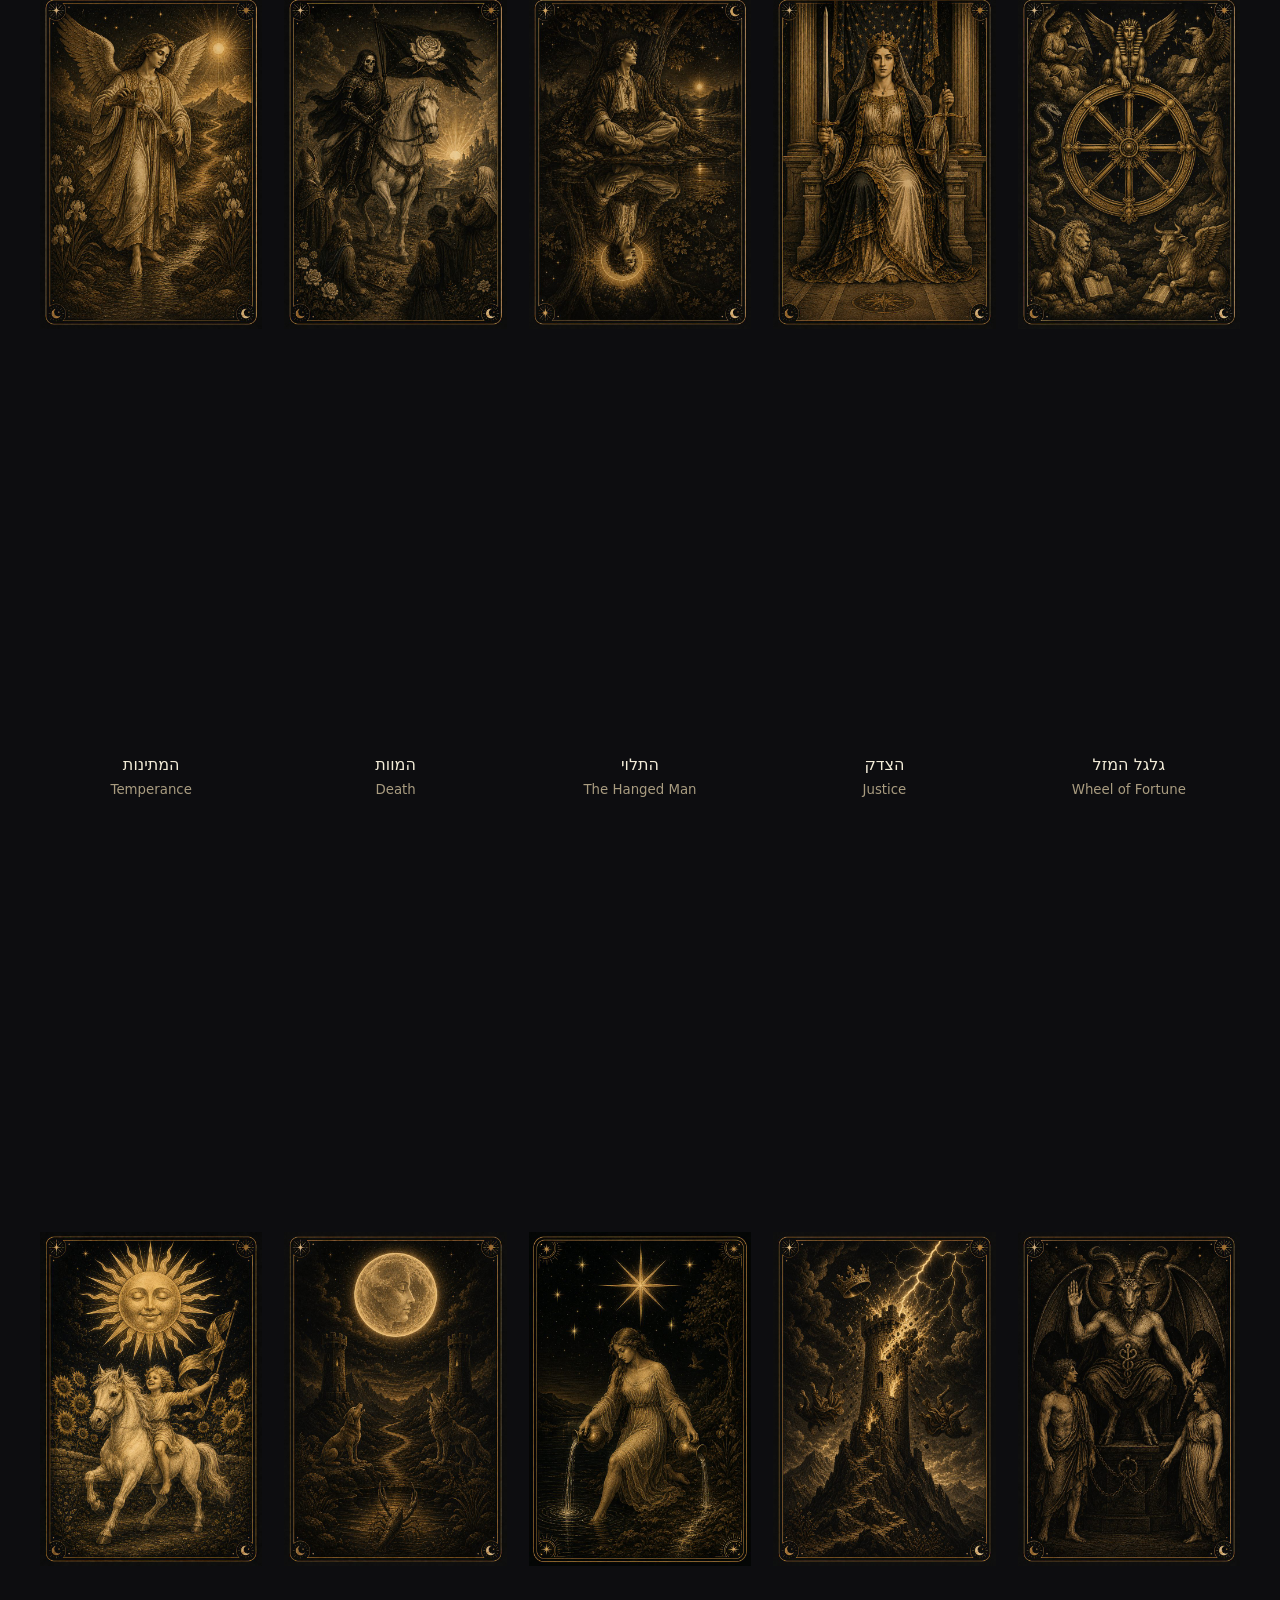
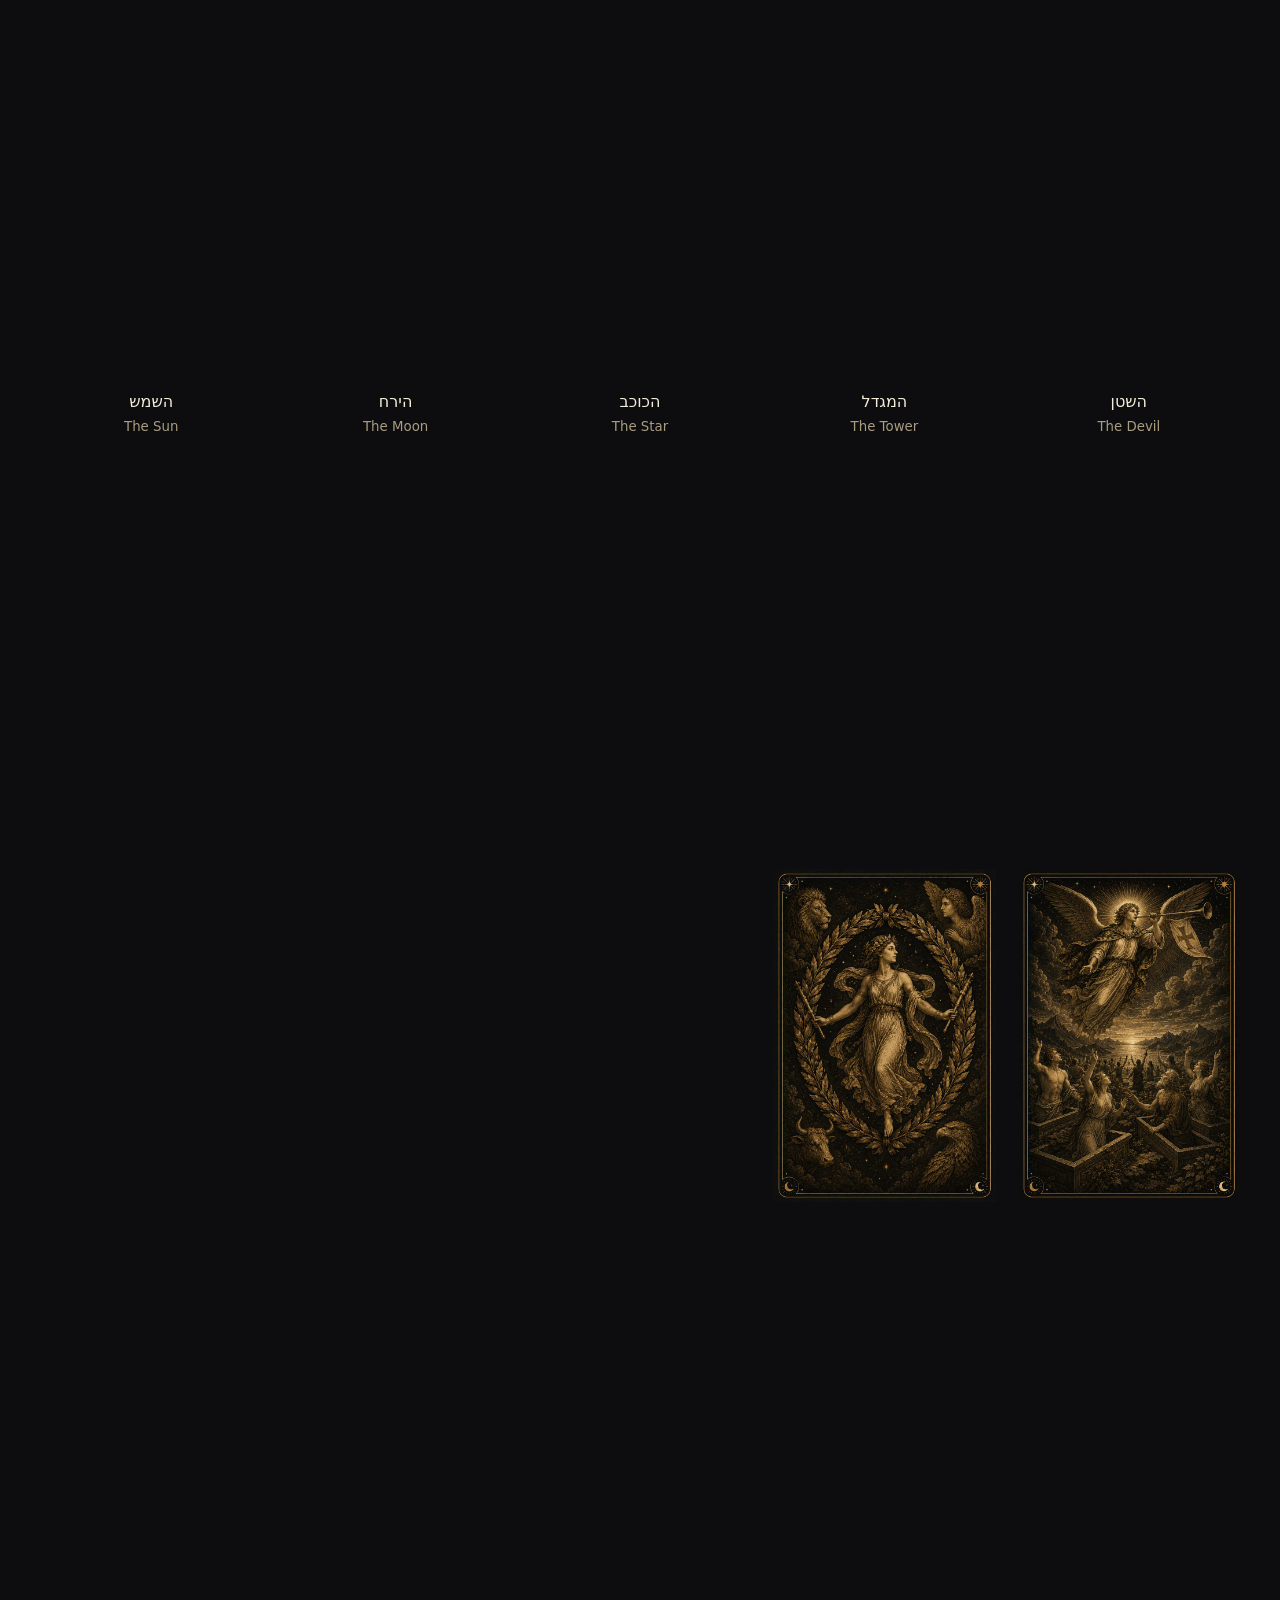
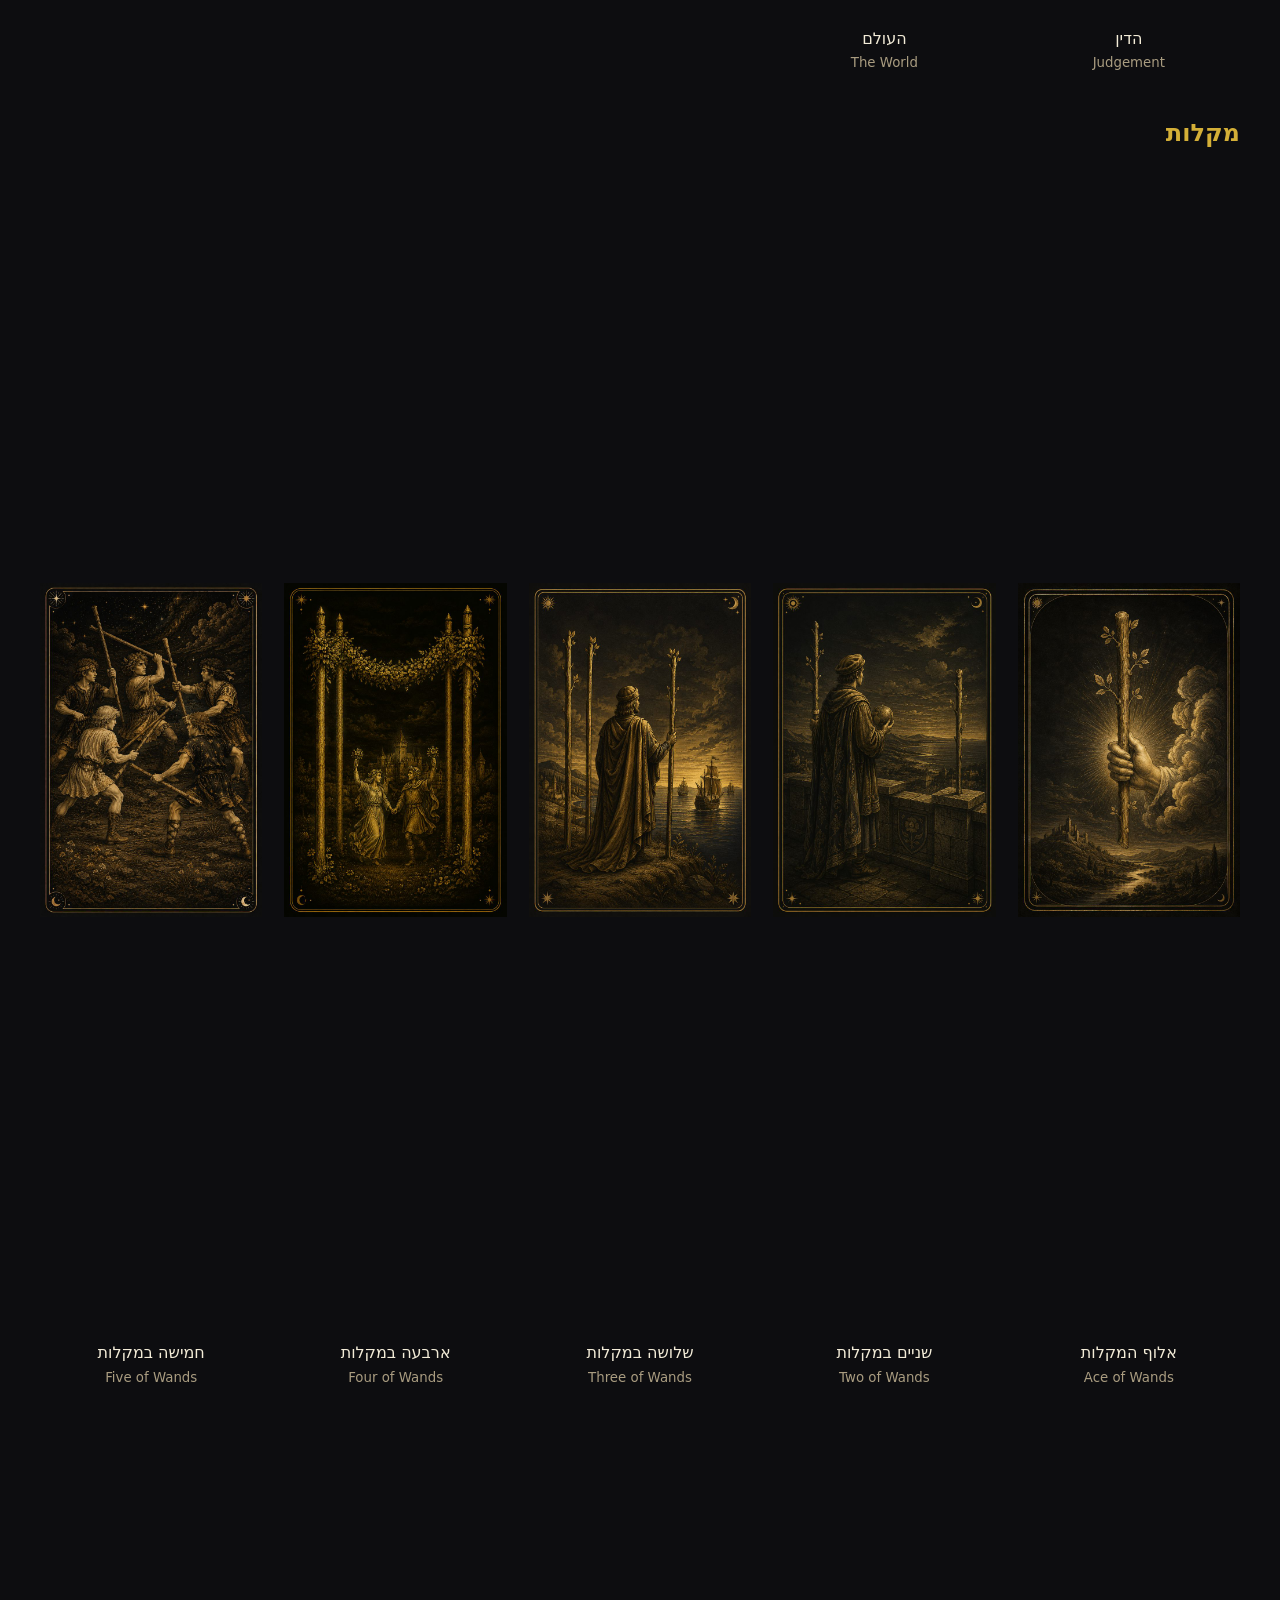
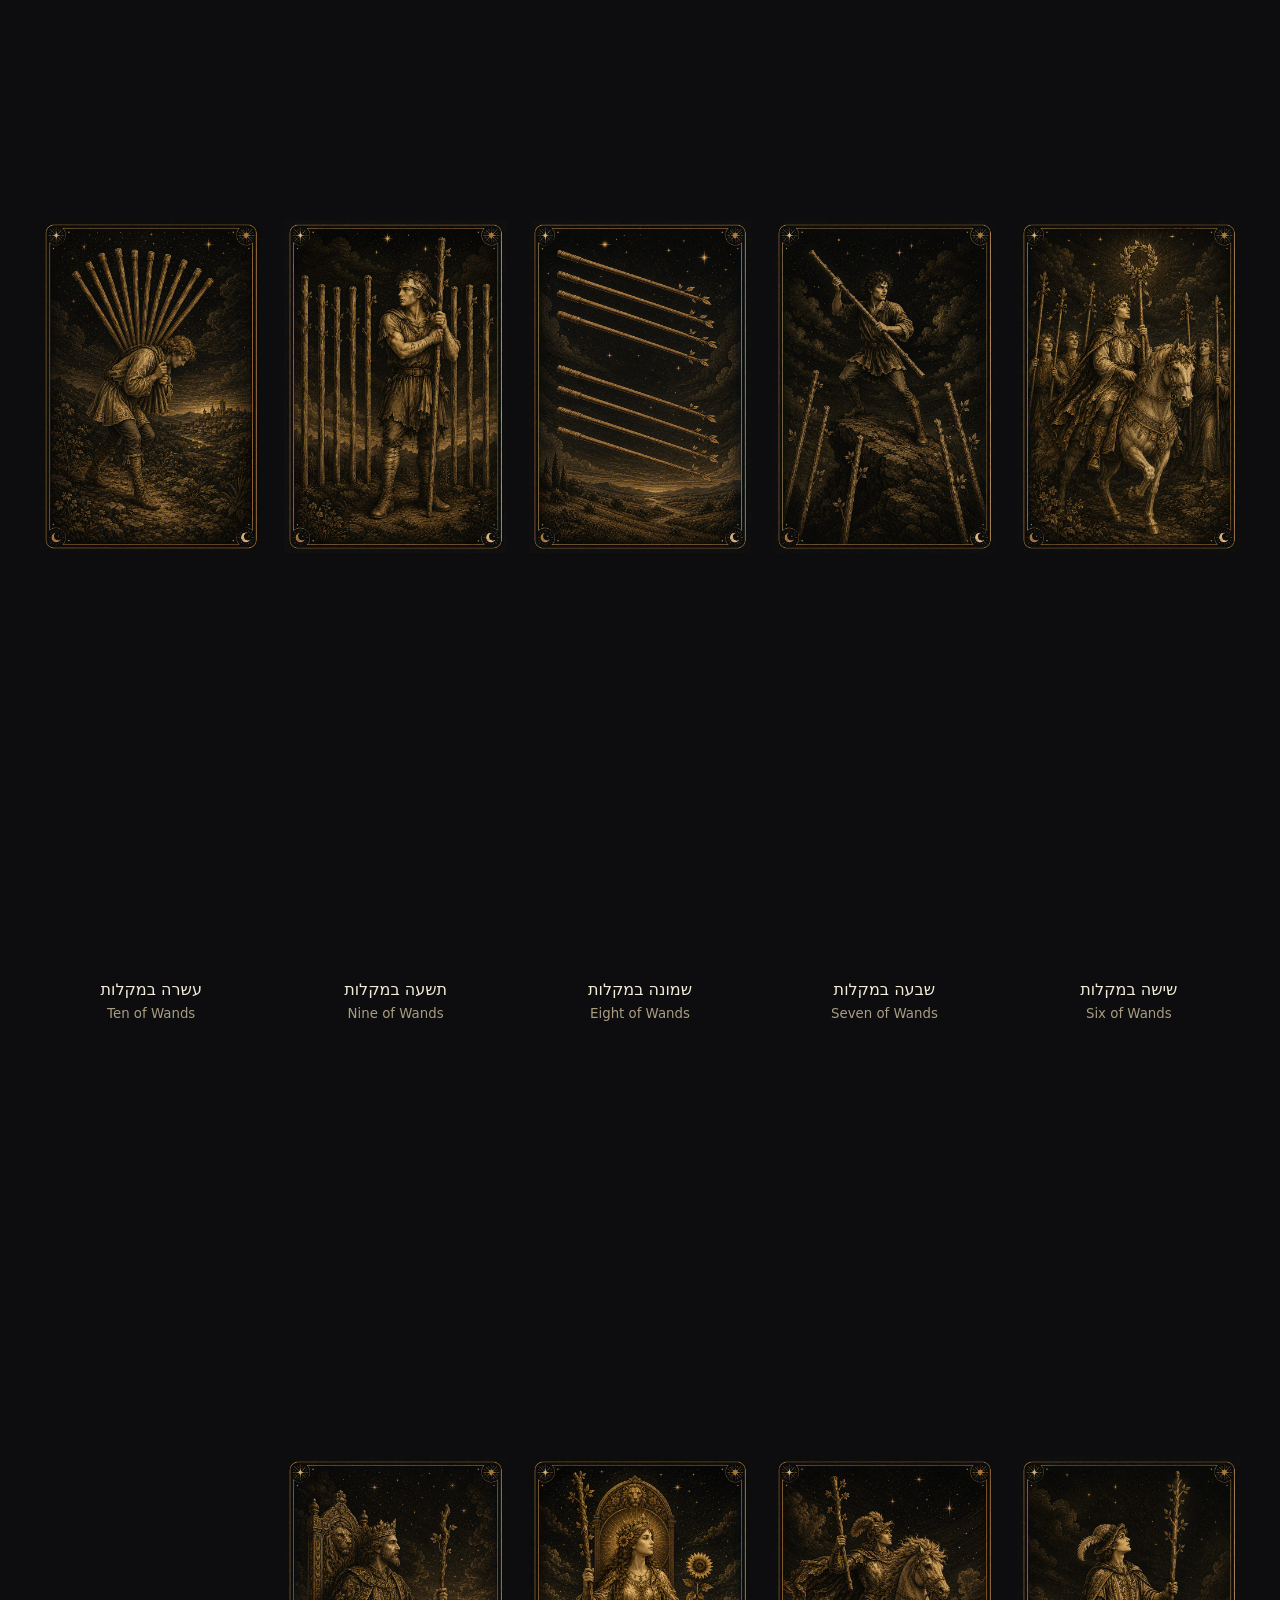
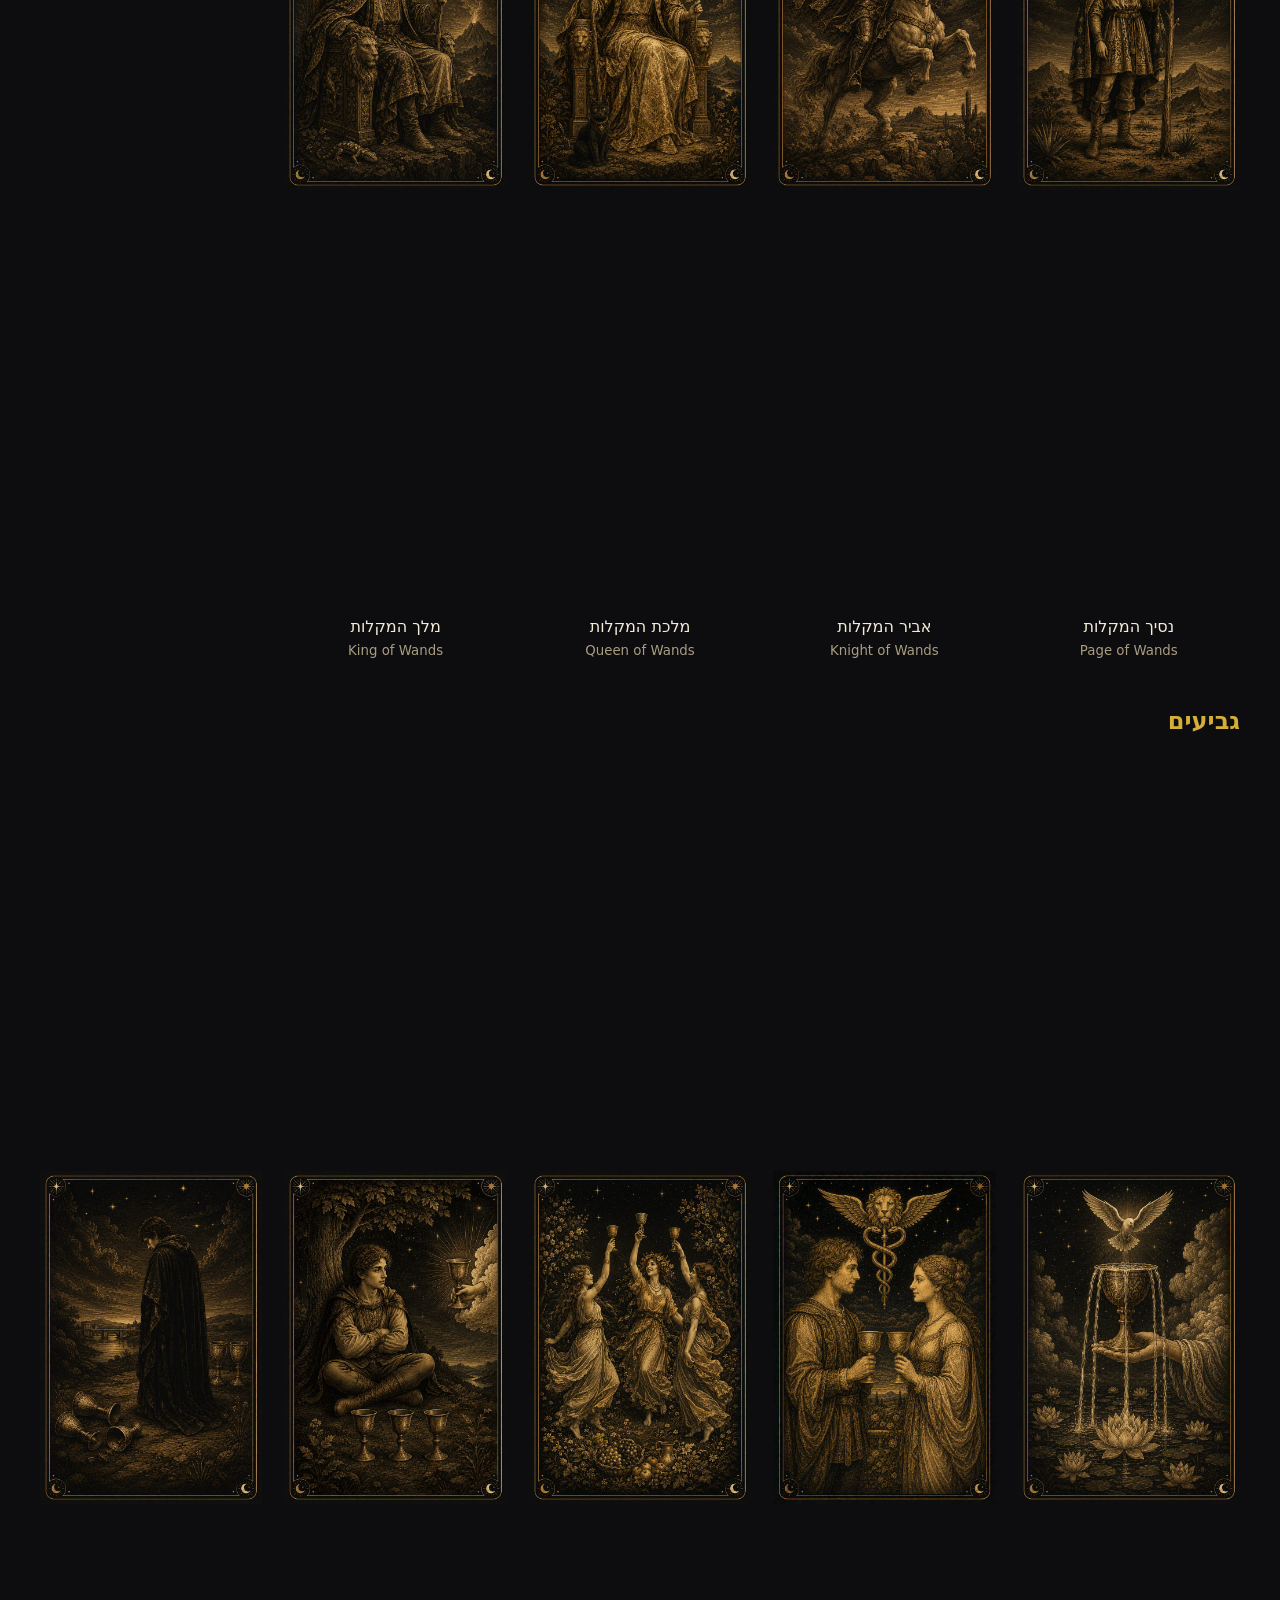
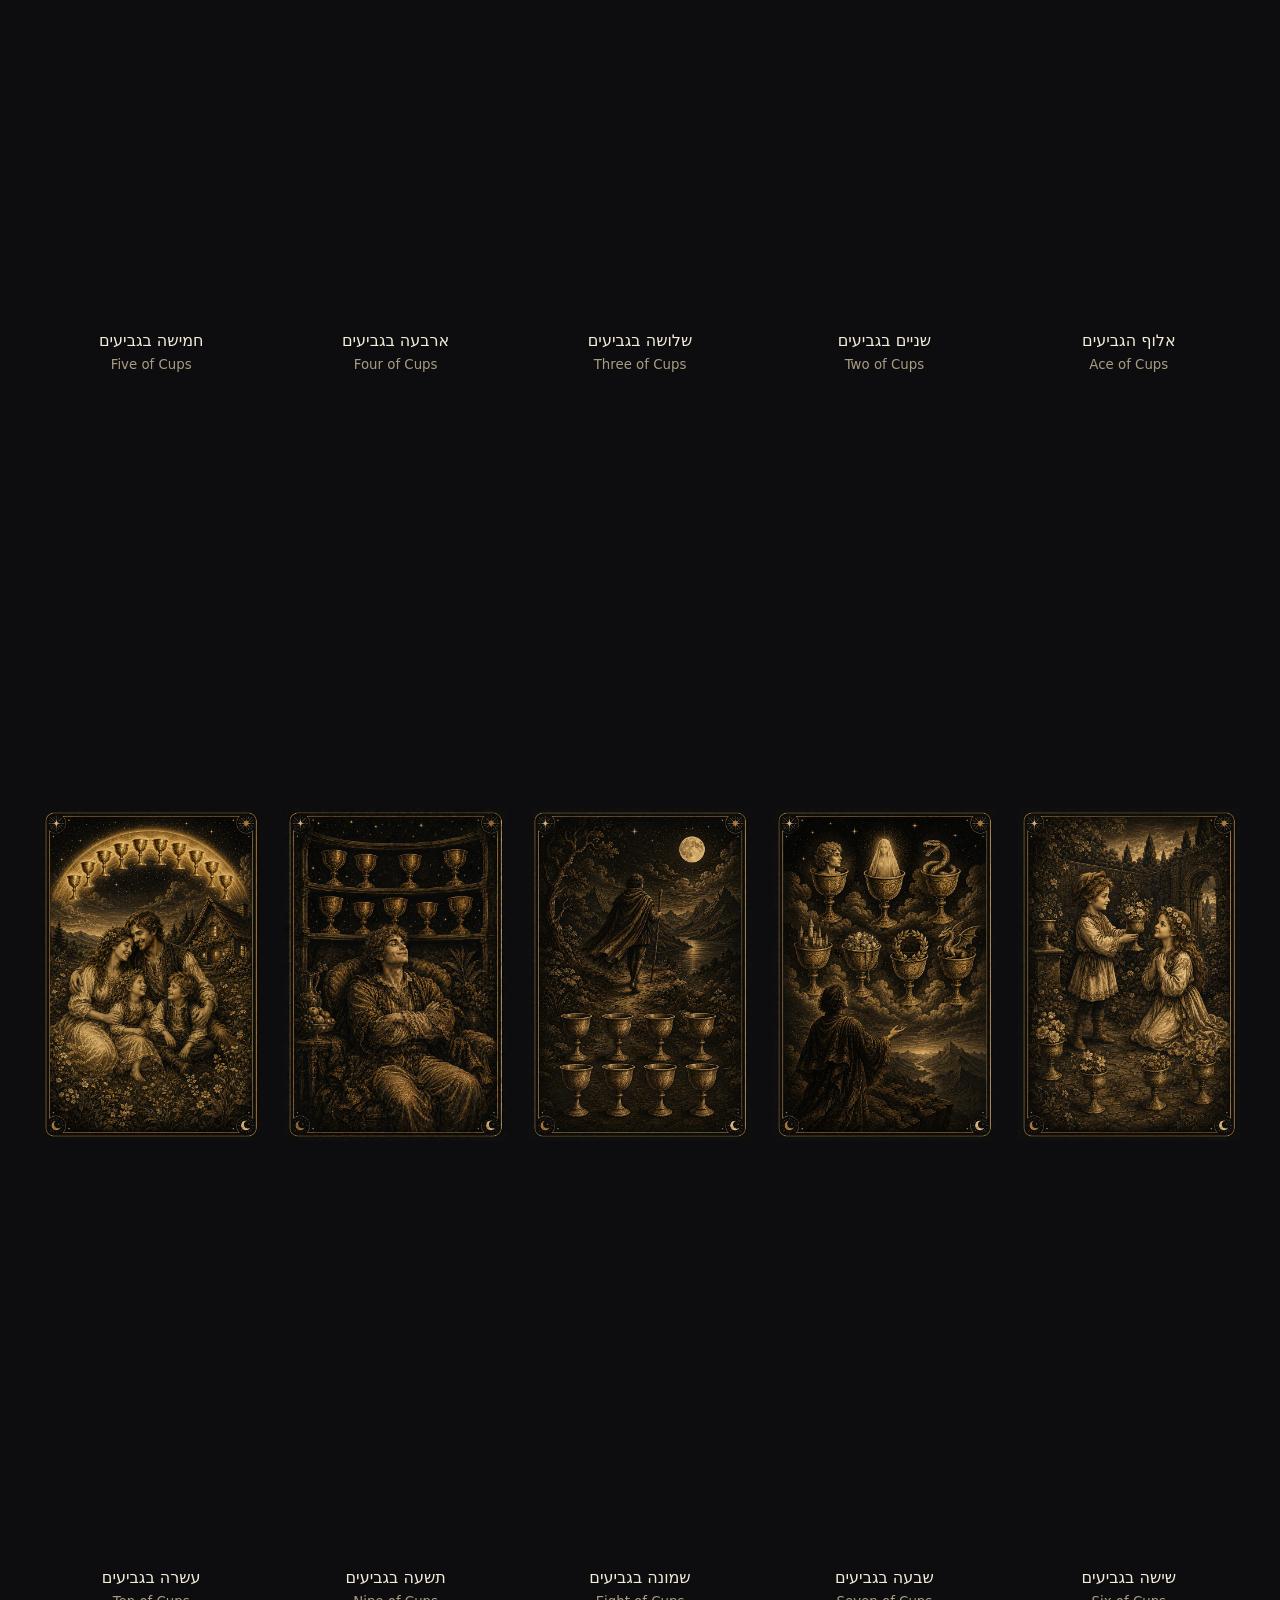
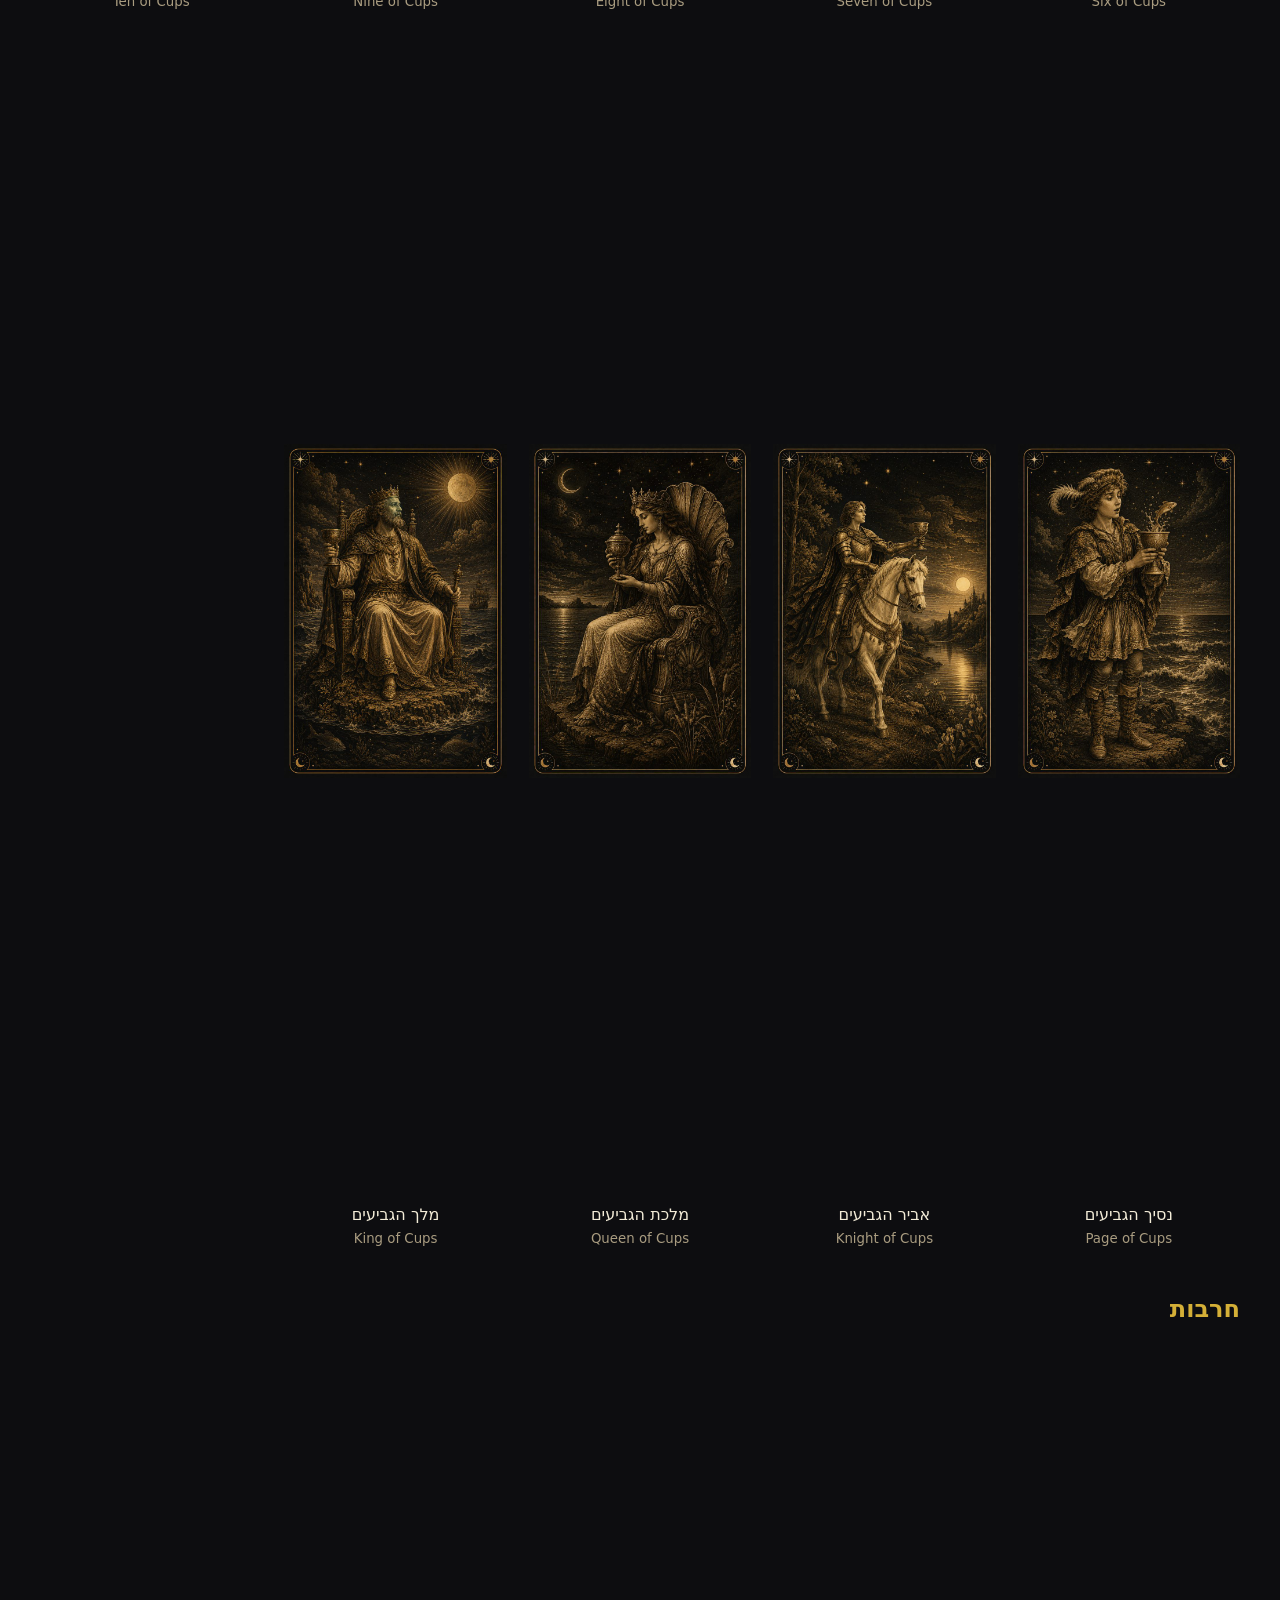
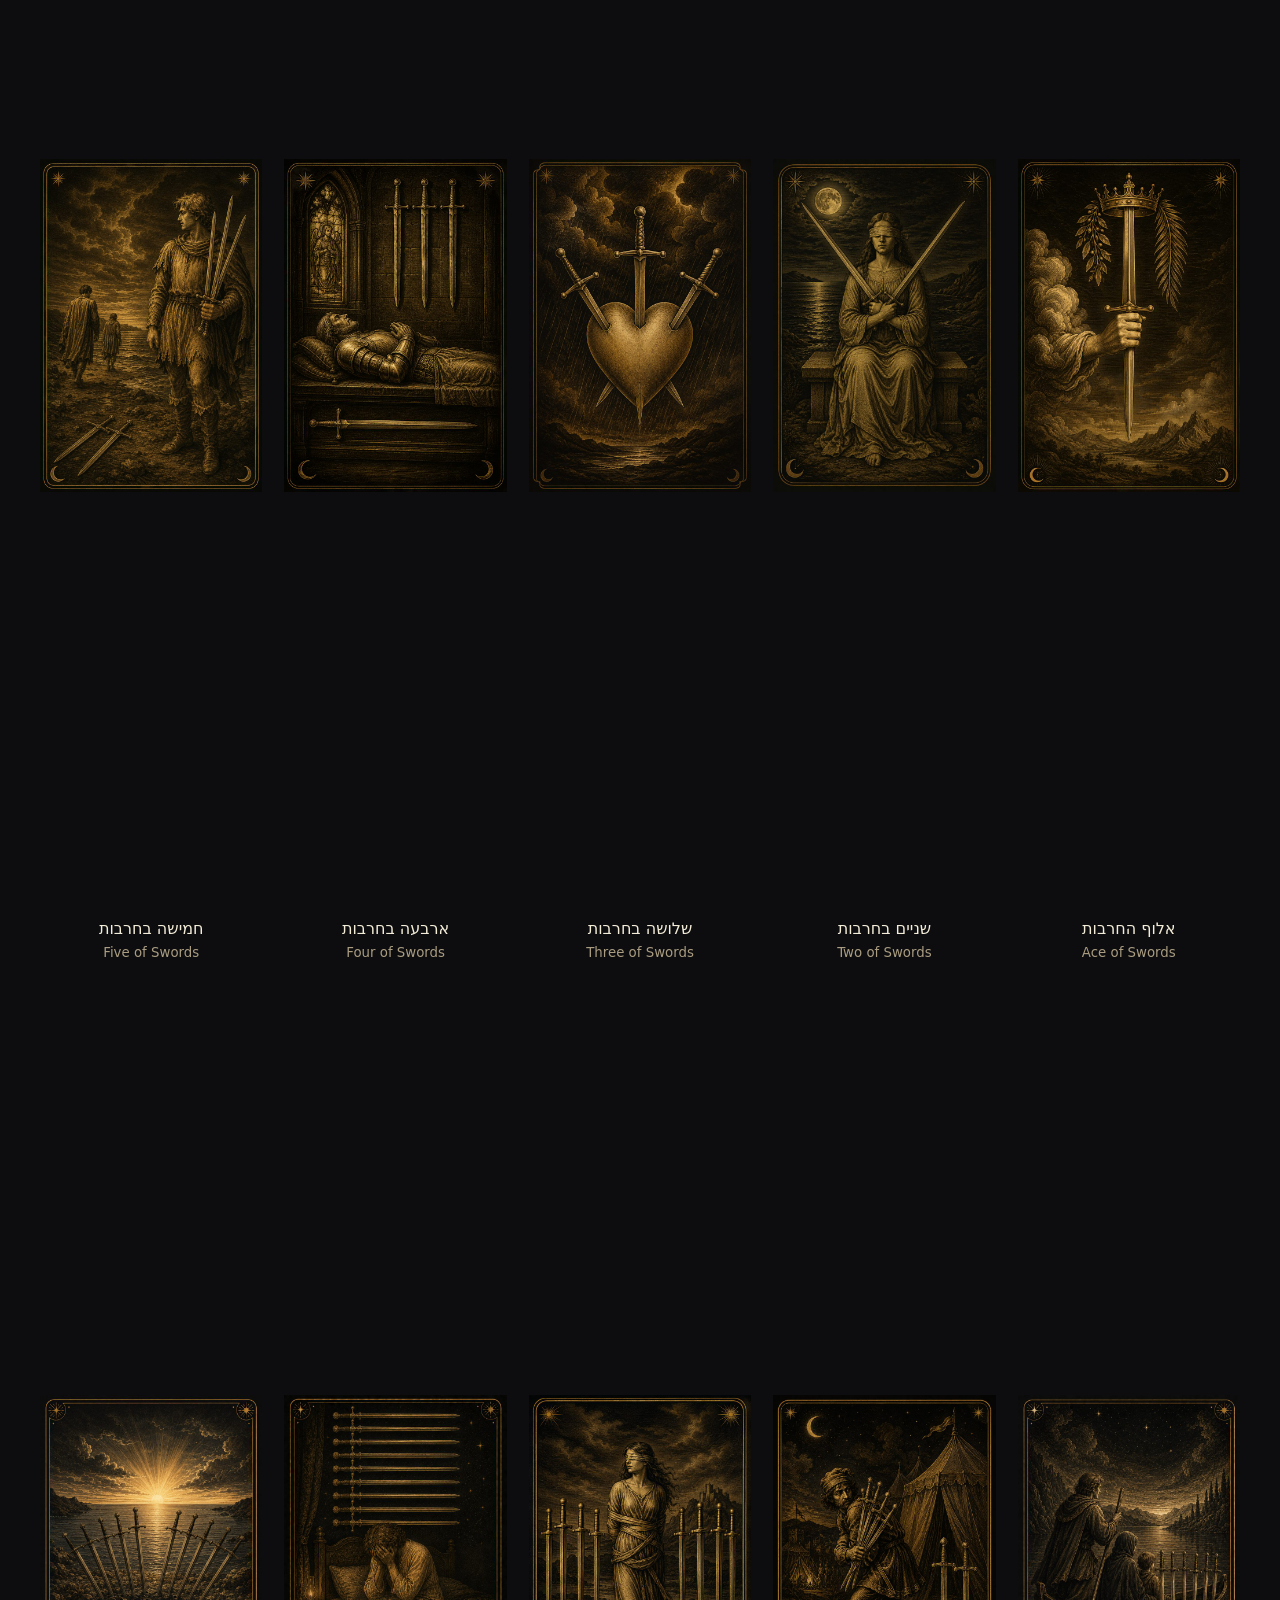
==== commit 89c11c06: "Add files via upload" ====
--- a/deck.html
+++ b/deck.html
@@ -1 +1,8 @@
-<!doctype html><html lang="he" dir="rtl"><meta charset="utf-8"><meta name="viewport" content="width=device-width,initial-scale=1"><title>חפיסת MysticNest</title><style>*{box-sizing:border-box}body{margin:0;padding:28px;background:#0d0d10;color:#f3ecd8;font:16px/1.65 system-ui,sans-serif}main{max-width:1200px;margin:auto}h1,h2,a{color:#d4af37}h2{margin-top:40px}p{color:#b8ac90}.cards{display:grid;grid-template-columns:repeat(auto-fit,minmax(150px,1fr));gap:22px}figure{margin:0}figure img{width:100%;aspect-ratio:2/3;object-fit:contain;border-radius:12px}figcaption{text-align:center;padding-top:6px}small{display:block;color:#a99c80}a:focus-visible{outline:3px solid #d4af37;outline-offset:4px}@media(min-width:1000px){.cards{grid-template-columns:repeat(5,1fr)}}</style><main><a href="index.html">חזרה לאפליקציה</a><h1>חפיסת MysticNest</h1><p>78 קלפים · לחיצה על איור פותחת אותו בגודל מלא.</p><h2>הארקנה הגדולה</h2><div class="cards"><figure><a href="assets/tarot/gold-v1/card-0.jpg"><img src="assets/tarot/gold-v1/card-0.jpg" loading="lazy" alt="השוטה" width="768" height="1152"></a><figcaption>השוטה<small lang="en" dir="ltr">The Fool</small></figcaption></figure><figure><a href="assets/tarot/gold-v1/card-1.jpg"><img src="assets/tarot/gold-v1/card-1.jpg" loading="lazy" alt="הקוסם" width="768" height="1152"></a><figcaption>הקוסם<small lang="en" dir="ltr">The Magician</small></figcaption></figure><figure><a href="assets/tarot/gold-v1/card-2.jpg"><img src="assets/tarot/gold-v1/card-2.jpg" loading="lazy" alt="הכוהנת הגדולה" width="768" height="1152"></a><figcaption>הכוהנת הגדולה<small lang="en" dir="ltr">The High Priestess</small></figcaption></figure><figure><a href="assets/tarot/gold-v1/card-3.jpg"><img src="assets/tarot/gold-v1/card-3.jpg" loading="lazy" alt="הקיסרית" width="768" height="1152"></a><figcaption>הקיסרית<small lang="en" dir="ltr">The Empress</small></figcaption></figure><figure><a href="assets/tarot/gold-v1/card-4.jpg"><img src="assets/tarot/gold-v1/card-4.jpg" loading="lazy" alt="הקיסר" width="768" height="1152"></a><figcaption>הקיסר<small lang="en" dir="ltr">The Emperor</small></figcaption></figure><figure><a href="assets/tarot/gold-v1/card-5.jpg"><img src="assets/tarot/gold-v1/card-5.jpg" loading="lazy" alt="הכוהן הגדול" width="768" height="1152"></a><figcaption>הכוהן הגדול<small lang="en" dir="ltr">The Hierophant</small></figcaption></figure><figure><a href="assets/tarot/gold-v1/card-6.jpg"><img src="assets/tarot/gold-v1/card-6.jpg" loading="lazy" alt="הנאהבים" width="768" height="1152"></a><figcaption>הנאהבים<small lang="en" dir="ltr">The Lovers</small></figcaption></figure><figure><a href="assets/tarot/gold-v1/card-7.jpg"><img src="assets/tarot/gold-v1/card-7.jpg" loading="lazy" alt="המרכבה" width="768" height="1152"></a><figcaption>המרכבה<small lang="en" dir="ltr">The Chariot</small></figcaption></figure><figure><a href="assets/tarot/gold-v1/card-8.jpg"><img src="assets/tarot/gold-v1/card-8.jpg" loading="lazy" alt="הכוח" width="768" height="1152"></a><figcaption>הכוח<small lang="en" dir="ltr">Strength</small></figcaption></figure><figure><a href="assets/tarot/gold-v1/card-9.jpg"><img src="assets/tarot/gold-v1/card-9.jpg" loading="lazy" alt="המתבודד" width="768" height="1152"></a><figcaption>המתבודד<small lang="en" dir="ltr">The Hermit</small></figcaption></figure><figure><a href="assets/tarot/gold-v1/card-10.jpg"><img src="assets/tarot/gold-v1/card-10.jpg" loading="lazy" alt="גלגל המזל" width="768" height="1152"></a><figcaption>גלגל המזל<small lang="en" dir="ltr">Wheel of Fortune</small></figcaption></figure><figure><a href="assets/tarot/gold-v1/card-11.jpg"><img src="assets/tarot/gold-v1/card-11.jpg" loading="lazy" alt="הצדק" width="768" height="1152"></a><figcaption>הצדק<small lang="en" dir="ltr">Justice</small></figcaption></figure><figure><a href="assets/tarot/gold-v1/card-12.jpg"><img src="assets/tarot/gold-v1/card-12.jpg" loading="lazy" alt="התלוי" width="768" height="1152"></a><figcaption>התלוי<small lang="en" dir="ltr">The Hanged Man</small></figcaption></figure><figure><a href="assets/tarot/gold-v1/card-13.jpg"><img src="assets/tarot/gold-v1/card-13.jpg" loading="lazy" alt="המוות" width="768" height="1152"></a><figcaption>המוות<small lang="en" dir="ltr">Death</small></figcaption></figure><figure><a href="assets/tarot/gold-v1/card-14.jpg"><img src="assets/tarot/gold-v1/card-14.jpg" loading="lazy" alt="המתינות" width="768" height="1152"></a><figcaption>המתינות<small lang="en" dir="ltr">Temperance</small></figcaption></figure><figure><a href="assets/tarot/gold-v1/card-15.jpg"><img src="assets/tarot/gold-v1/card-15.jpg" loading="lazy" alt="השטן" width="768" height="1152"></a><figcaption>השטן<small lang="en" dir="ltr">The Devil</small></figcaption></figure><figure><a href="assets/tarot/gold-v1/card-16.jpg"><img src="assets/tarot/gold-v1/card-16.jpg" loading="lazy" alt="המגדל" width="768" height="1152"></a><figcaption>המגדל<small lang="en" dir="ltr">The Tower</small></figcaption></figure><figure><a href="assets/tarot/gold-v1/card-17.jpg"><img src="assets/tarot/gold-v1/card-17.jpg" loading="lazy" alt="הכוכב" width="768" height="1152"></a><figcaption>הכוכב<small lang="en" dir="ltr">The Star</small></figcaption></figure><figure><a href="assets/tarot/gold-v1/card-18.jpg"><img src="assets/tarot/gold-v1/card-18.jpg" loading="lazy" alt="הירח" width="768" height="1152"></a><figcaption>הירח<small lang="en" dir="ltr">The Moon</small></figcaption></figure><figure><a href="assets/tarot/gold-v1/card-19.jpg"><img src="assets/tarot/gold-v1/card-19.jpg" loading="lazy" alt="השמש" width="768" height="1152"></a><figcaption>השמש<small lang="en" dir="ltr">The Sun</small></figcaption></figure><figure><a href="assets/tarot/gold-v1/card-20.jpg"><img src="assets/tarot/gold-v1/card-20.jpg" loading="lazy" alt="הדין" width="768" height="1152"></a><figcaption>הדין<small lang="en" dir="ltr">Judgement</small></figcaption></figure><figure><a href="assets/tarot/gold-v1/card-21.jpg"><img src="assets/tarot/gold-v1/card-21.jpg" loading="lazy" alt="העולם" width="768" height="1152"></a><figcaption>העולם<small lang="en" dir="ltr">The World</small></figcaption></figure></div><h2>מקלות</h2><div class="cards"><figure><a href="assets/tarot/gold-v1/card-100.jpg"><img src="assets/tarot/gold-v1/card-100.jpg" loading="lazy" alt="אלוף המקלות" width="768" height="1152"></a><figcaption>אלוף המקלות<small lang="en" dir="ltr">Ace of Wands</small></figcaption></figure><figure><a href="assets/tarot/gold-v1/card-101.jpg"><img src="assets/tarot/gold-v1/card-101.jpg" loading="lazy" alt="שניים במקלות" width="768" height="1152"></a><figcaption>שניים במקלות<small lang="en" dir="ltr">Two of Wands</small></figcaption></figure><figure><a href="assets/tarot/gold-v1/card-102.jpg"><img src="assets/tarot/gold-v1/card-102.jpg" loading="lazy" alt="שלושה במקלות" width="768" height="1152"></a><figcaption>שלושה במקלות<small lang="en" dir="ltr">Three of Wands</small></figcaption></figure><figure><a href="assets/tarot/gold-v1/card-103.jpg"><img src="assets/tarot/gold-v1/card-103.jpg" loading="lazy" alt="ארבעה במקלות" width="768" height="1152"></a><figcaption>ארבעה במקלות<small lang="en" dir="ltr">Four of Wands</small></figcaption></figure><figure><a href="assets/tarot/gold-v1/card-104.jpg"><img src="assets/tarot/gold-v1/card-104.jpg" loading="lazy" alt="חמישה במקלות" width="768" height="1152"></a><figcaption>חמישה במקלות<small lang="en" dir="ltr">Five of Wands</small></figcaption></figure><figure><a href="assets/tarot/gold-v1/card-105.jpg"><img src="assets/tarot/gold-v1/card-105.jpg" loading="lazy" alt="שישה במקלות" width="768" height="1152"></a><figcaption>שישה במקלות<small lang="en" dir="ltr">Six of Wands</small></figcaption></figure><figure><a href="assets/tarot/gold-v1/card-106.jpg"><img src="assets/tarot/gold-v1/card-106.jpg" loading="lazy" alt="שבעה במקלות" width="768" height="1152"></a><figcaption>שבעה במקלות<small lang="en" dir="ltr">Seven of Wands</small></figcaption></figure><figure><a href="assets/tarot/gold-v1/card-107.jpg"><img src="assets/tarot/gold-v1/card-107.jpg" loading="lazy" alt="שמונה במקלות" width="768" height="1152"></a><figcaption>שמונה במקלות<small lang="en" dir="ltr">Eight of Wands</small></figcaption></figure><figure><a href="assets/tarot/gold-v1/card-108.jpg"><img src="assets/tarot/gold-v1/card-108.jpg" loading="lazy" alt="תשעה במקלות" width="768" height="1152"></a><figcaption>תשעה במקלות<small lang="en" dir="ltr">Nine of Wands</small></figcaption></figure><figure><a href="assets/tarot/gold-v1/card-109.jpg"><img src="assets/tarot/gold-v1/card-109.jpg" loading="lazy" alt="עשרה במקלות" width="768" height="1152"></a><figcaption>עשרה במקלות<small lang="en" dir="ltr">Ten of Wands</small></figcaption></figure><figure><a href="assets/tarot/gold-v1/card-110.jpg"><img src="assets/tarot/gold-v1/card-110.jpg" loading="lazy" alt="נסיך המקלות" width="768" height="1152"></a><figcaption>נסיך המקלות<small lang="en" dir="ltr">Page of Wands</small></figcaption></figure><figure><a href="assets/tarot/gold-v1/card-111.jpg"><img src="assets/tarot/gold-v1/card-111.jpg" loading="lazy" alt="אביר המקלות" width="768" height="1152"></a><figcaption>אביר המקלות<small lang="en" dir="ltr">Knight of Wands</small></figcaption></figure><figure><a href="assets/tarot/gold-v1/card-112.jpg"><img src="assets/tarot/gold-v1/card-112.jpg" loading="lazy" alt="מלכת המקלות" width="768" height="1152"></a><figcaption>מלכת המקלות<small lang="en" dir="ltr">Queen of Wands</small></figcaption></figure><figure><a href="assets/tarot/gold-v1/card-113.jpg"><img src="assets/tarot/gold-v1/card-113.jpg" loading="lazy" alt="מלך המקלות" width="768" height="1152"></a><figcaption>מלך המקלות<small lang="en" dir="ltr">King of Wands</small></figcaption></figure></div><h2>גביעים</h2><div class="cards"><figure><a href="assets/tarot/gold-v1/card-200.jpg"><img src="assets/tarot/gold-v1/card-200.jpg" loading="lazy" alt="אלוף הגביעים" width="768" height="1152"></a><figcaption>אלוף הגביעים<small lang="en" dir="ltr">Ace of Cups</small></figcaption></figure><figure><a href="assets/tarot/gold-v1/card-201.jpg"><img src="assets/tarot/gold-v1/card-201.jpg" loading="lazy" alt="שניים בגביעים" width="768" height="1152"></a><figcaption>שניים בגביעים<small lang="en" dir="ltr">Two of Cups</small></figcaption></figure><figure><a href="assets/tarot/gold-v1/card-202.jpg"><img src="assets/tarot/gold-v1/card-202.jpg" loading="lazy" alt="שלושה בגביעים" width="768" height="1152"></a><figcaption>שלושה בגביעים<small lang="en" dir="ltr">Three of Cups</small></figcaption></figure><figure><a href="assets/tarot/gold-v1/card-203.jpg"><img src="assets/tarot/gold-v1/card-203.jpg" loading="lazy" alt="ארבעה בגביעים" width="768" height="1152"></a><figcaption>ארבעה בגביעים<small lang="en" dir="ltr">Four of Cups</small></figcaption></figure><figure><a href="assets/tarot/gold-v1/card-204.jpg"><img src="assets/tarot/gold-v1/card-204.jpg" loading="lazy" alt="חמישה בגביעים" width="768" height="1152"></a><figcaption>חמישה בגביעים<small lang="en" dir="ltr">Five of Cups</small></figcaption></figure><figure><a href="assets/tarot/gold-v1/card-205.jpg"><img src="assets/tarot/gold-v1/card-205.jpg" loading="lazy" alt="שישה בגביעים" width="768" height="1152"></a><figcaption>שישה בגביעים<small lang="en" dir="ltr">Six of Cups</small></figcaption></figure><figure><a href="assets/tarot/gold-v1/card-206.jpg"><img src="assets/tarot/gold-v1/card-206.jpg" loading="lazy" alt="שבעה בגביעים" width="768" height="1152"></a><figcaption>שבעה בגביעים<small lang="en" dir="ltr">Seven of Cups</small></figcaption></figure><figure><a href="assets/tarot/gold-v1/card-207.jpg"><img src="assets/tarot/gold-v1/card-207.jpg" loading="lazy" alt="שמונה בגביעים" width="768" height="1152"></a><figcaption>שמונה בגביעים<small lang="en" dir="ltr">Eight of Cups</small></figcaption></figure><figure><a href="assets/tarot/gold-v1/card-208.jpg"><img src="assets/tarot/gold-v1/card-208.jpg" loading="lazy" alt="תשעה בגביעים" width="768" height="1152"></a><figcaption>תשעה בגביעים<small lang="en" dir="ltr">Nine of Cups</small></figcaption></figure><figure><a href="assets/tarot/gold-v1/card-209.jpg"><img src="assets/tarot/gold-v1/card-209.jpg" loading="lazy" alt="עשרה בגביעים" width="768" height="1152"></a><figcaption>עשרה בגביעים<small lang="en" dir="ltr">Ten of Cups</small></figcaption></figure><figure><a href="assets/tarot/gold-v1/card-210.jpg"><img src="assets/tarot/gold-v1/card-210.jpg" loading="lazy" alt="נסיך הגביעים" width="768" height="1152"></a><figcaption>נסיך הגביעים<small lang="en" dir="ltr">Page of Cups</small></figcaption></figure><figure><a href="assets/tarot/gold-v1/card-211.jpg"><img src="assets/tarot/gold-v1/card-211.jpg" loading="lazy" alt="אביר הגביעים" width="768" height="1152"></a><figcaption>אביר הגביעים<small lang="en" dir="ltr">Knight of Cups</small></figcaption></figure><figure><a href="assets/tarot/gold-v1/card-212.jpg"><img src="assets/tarot/gold-v1/card-212.jpg" loading="lazy" alt="מלכת הגביעים" width="768" height="1152"></a><figcaption>מלכת הגביעים<small lang="en" dir="ltr">Queen of Cups</small></figcaption></figure><figure><a href="assets/tarot/gold-v1/card-213.jpg"><img src="assets/tarot/gold-v1/card-213.jpg" loading="lazy" alt="מלך הגביעים" width="768" height="1152"></a><figcaption>מלך הגביעים<small lang="en" dir="ltr">King of Cups</small></figcaption></figure></div><h2>חרבות</h2><div class="cards"><figure><a href="assets/tarot/gold-v1/card-300.jpg"><img src="assets/tarot/gold-v1/card-300.jpg" loading="lazy" alt="אלוף החרבות" width="768" height="1152"></a><figcaption>אלוף החרבות<small lang="en" dir="ltr">Ace of Swords</small></figcaption></figure><figure><a href="assets/tarot/gold-v1/card-301.jpg"><img src="assets/tarot/gold-v1/card-301.jpg" loading="lazy" alt="שניים בחרבות" width="768" height="1152"></a><figcaption>שניים בחרבות<small lang="en" dir="ltr">Two of Swords</small></figcaption></figure><figure><a href="assets/tarot/gold-v1/card-302.jpg"><img src="assets/tarot/gold-v1/card-302.jpg" loading="lazy" alt="שלושה בחרבות" width="768" height="1152"></a><figcaption>שלושה בחרבות<small lang="en" dir="ltr">Three of Swords</small></figcaption></figure><figure><a href="assets/tarot/gold-v1/card-303.jpg"><img src="assets/tarot/gold-v1/card-303.jpg" loading="lazy" alt="ארבעה בחרבות" width="768" height="1152"></a><figcaption>ארבעה בחרבות<small lang="en" dir="ltr">Four of Swords</small></figcaption></figure><figure><a href="assets/tarot/gold-v1/card-304.jpg"><img src="assets/tarot/gold-v1/card-304.jpg" loading="lazy" alt="חמישה בחרבות" width="768" height="1152"></a><figcaption>חמישה בחרבות<small lang="en" dir="ltr">Five of Swords</small></figcaption></figure><figure><a href="assets/tarot/gold-v1/card-305.jpg"><img src="assets/tarot/gold-v1/card-305.jpg" loading="lazy" alt="שישה בחרבות" width="768" height="1152"></a><figcaption>שישה בחרבות<small lang="en" dir="ltr">Six of Swords</small></figcaption></figure><figure><a href="assets/tarot/gold-v1/card-306.jpg"><img src="assets/tarot/gold-v1/card-306.jpg" loading="lazy" alt="שבעה בחרבות" width="768" height="1152"></a><figcaption>שבעה בחרבות<small lang="en" dir="ltr">Seven of Swords</small></figcaption></figure><figure><a href="assets/tarot/gold-v1/card-307.jpg"><img src="assets/tarot/gold-v1/card-307.jpg" loading="lazy" alt="שמונה בחרבות" width="768" height="1152"></a><figcaption>שמונה בחרבות<small lang="en" dir="ltr">Eight of Swords</small></figcaption></figure><figure><a href="assets/tarot/gold-v1/card-308.jpg"><img src="assets/tarot/gold-v1/card-308.jpg" loading="lazy" alt="תשעה בחרבות" width="768" height="1152"></a><figcaption>תשעה בחרבות<small lang="en" dir="ltr">Nine of Swords</small></figcaption></figure><figure><a href="assets/tarot/gold-v1/card-309.jpg"><img src="assets/tarot/gold-v1/card-309.jpg" loading="lazy" alt="עשרה בחרבות" width="768" height="1152"></a><figcaption>עשרה בחרבות<small lang="en" dir="ltr">Ten of Swords</small></figcaption></figure><figure><a href="assets/tarot/gold-v1/card-310.jpg"><img src="assets/tarot/gold-v1/card-310.jpg" loading="lazy" alt="נסיך החרבות" width="768" height="1152"></a><figcaption>נסיך החרבות<small lang="en" dir="ltr">Page of Swords</small></figcaption></figure><figure><a href="assets/tarot/gold-v1/card-311.jpg"><img src="assets/tarot/gold-v1/card-311.jpg" loading="lazy" alt="אביר החרבות" width="768" height="1152"></a><figcaption>אביר החרבות<small lang="en" dir="ltr">Knight of Swords</small></figcaption></figure><figure><a href="assets/tarot/gold-v1/card-312.jpg"><img src="assets/tarot/gold-v1/card-312.jpg" loading="lazy" alt="מלכת החרבות" width="768" height="1152"></a><figcaption>מלכת החרבות<small lang="en" dir="ltr">Queen of Swords</small></figcaption></figure><figure><a href="assets/tarot/gold-v1/card-313.jpg"><img src="assets/tarot/gold-v1/card-313.jpg" loading="lazy" alt="מלך החרבות" width="768" height="1152"></a><figcaption>מלך החרבות<small lang="en" dir="ltr">King of Swords</small></figcaption></figure></div><h2>מטבעות</h2><div class="cards"><figure><a href="assets/tarot/gold-v1/card-400.jpg"><img src="assets/tarot/gold-v1/card-400.jpg" loading="lazy" alt="אלוף המטבעות" width="768" height="1152"></a><figcaption>אלוף המטבעות<small lang="en" dir="ltr">Ace of Pentacles</small></figcaption></figure><figure><a href="assets/tarot/gold-v1/card-401.jpg"><img src="assets/tarot/gold-v1/card-401.jpg" loading="lazy" alt="שניים במטבעות" width="768" height="1152"></a><figcaption>שניים במטבעות<small lang="en" dir="ltr">Two of Pentacles</small></figcaption></figure><figure><a href="assets/tarot/gold-v1/card-402.jpg"><img src="assets/tarot/gold-v1/card-402.jpg" loading="lazy" alt="שלושה במטבעות" width="768" height="1152"></a><figcaption>שלושה במטבעות<small lang="en" dir="ltr">Three of Pentacles</small></figcaption></figure><figure><a href="assets/tarot/gold-v1/card-403.jpg"><img src="assets/tarot/gold-v1/card-403.jpg" loading="lazy" alt="ארבעה במטבעות" width="768" height="1152"></a><figcaption>ארבעה במטבעות<small lang="en" dir="ltr">Four of Pentacles</small></figcaption></figure><figure><a href="assets/tarot/gold-v1/card-404.jpg"><img src="assets/tarot/gold-v1/card-404.jpg" loading="lazy" alt="חמישה במטבעות" width="768" height="1152"></a><figcaption>חמישה במטבעות<small lang="en" dir="ltr">Five of Pentacles</small></figcaption></figure><figure><a href="assets/tarot/gold-v1/card-405.jpg"><img src="assets/tarot/gold-v1/card-405.jpg" loading="lazy" alt="שישה במטבעות" width="768" height="1152"></a><figcaption>שישה במטבעות<small lang="en" dir="ltr">Six of Pentacles</small></figcaption></figure><figure><a href="assets/tarot/gold-v1/card-406.jpg"><img src="assets/tarot/gold-v1/card-406.jpg" loading="lazy" alt="שבעה במטבעות" width="768" height="1152"></a><figcaption>שבעה במטבעות<small lang="en" dir="ltr">Seven of Pentacles</small></figcaption></figure><figure><a href="assets/tarot/gold-v1/card-407.jpg"><img src="assets/tarot/gold-v1/card-407.jpg" loading="lazy" alt="שמונה במטבעות" width="768" height="1152"></a><figcaption>שמונה במטבעות<small lang="en" dir="ltr">Eight of Pentacles</small></figcaption></figure><figure><a href="assets/tarot/gold-v1/card-408.jpg"><img src="assets/tarot/gold-v1/card-408.jpg" loading="lazy" alt="תשעה במטבעות" width="768" height="1152"></a><figcaption>תשעה במטבעות<small lang="en" dir="ltr">Nine of Pentacles</small></figcaption></figure><figure><a href="assets/tarot/gold-v1/card-409.jpg"><img src="assets/tarot/gold-v1/card-409.jpg" loading="lazy" alt="עשרה במטבעות" width="768" height="1152"></a><figcaption>עשרה במטבעות<small lang="en" dir="ltr">Ten of Pentacles</small></figcaption></figure><figure><a href="assets/tarot/gold-v1/card-410.jpg"><img src="assets/tarot/gold-v1/card-410.jpg" loading="lazy" alt="נסיך המטבעות" width="768" height="1152"></a><figcaption>נסיך המטבעות<small lang="en" dir="ltr">Page of Pentacles</small></figcaption></figure><figure><a href="assets/tarot/gold-v1/card-411.jpg"><img src="assets/tarot/gold-v1/card-411.jpg" loading="lazy" alt="אביר המטבעות" width="768" height="1152"></a><figcaption>אביר המטבעות<small lang="en" dir="ltr">Knight of Pentacles</small></figcaption></figure><figure><a href="assets/tarot/gold-v1/card-412.jpg"><img src="assets/tarot/gold-v1/card-412.jpg" loading="lazy" alt="מלכת המטבעות" width="768" height="1152"></a><figcaption>מלכת המטבעות<small lang="en" dir="ltr">Queen of Pentacles</small></figcaption></figure><figure><a href="assets/tarot/gold-v1/card-413.jpg"><img src="assets/tarot/gold-v1/card-413.jpg" loading="lazy" alt="מלך המטבעות" width="768" height="1152"></a><figcaption>מלך המטבעות<small lang="en" dir="ltr">King of Pentacles</small></figcaption></figure></div><h2>גב החפיסה</h2><img src="assets/tarot/gold-v1/back.jpg" alt="גב הקלפים" width="240"></main></html>+<!doctype html><html lang="he" dir="rtl"><meta charset="utf-8"><meta name="viewport" content="width=device-width,initial-scale=1"><title>חפיסת MysticNest</title><style>*{box-sizing:border-box}body{margin:0;padding:28px;background:#0d0d10;color:#f3ecd8;font:16px/1.65 system-ui,sans-serif}main{max-width:1200px;margin:auto}h1,h2,a{color:#d4af37}h2{margin-top:40px}p{color:#b8ac90}.cards{display:grid;grid-template-columns:repeat(auto-fit,minmax(150px,1fr));gap:22px}figure{margin:0}figure img{width:100%;aspect-ratio:2/3;object-fit:contain;border-radius:12px}figcaption{text-align:center;padding-top:6px}small{display:block;color:#a99c80}a:focus-visible{outline:3px solid #d4af37;outline-offset:4px}@media(min-width:1000px){.cards{grid-template-columns:repeat(5,1fr)}}</style><main><a href="index.html">חזרה לאפליקציה</a><h1>חפיסת MysticNest</h1><p>78 קלפים · לחיצה על איור פותחת אותו בגודל מלא.</p><h2>הארקנה הגדולה</h2><div class="cards"><figure><a href="assets/tarot/gold-v1/card-0.jpg"><img src="assets/tarot/gold-v1/card-0.jpg" loading="lazy" alt="השוטה" width="768" height="1152"></a><figcaption>השוטה<small lang="en" dir="ltr">The Fool</small></figcaption></figure><figure><a href="assets/tarot/gold-v1/card-1.jpg"><img src="assets/tarot/gold-v1/card-1.jpg" loading="lazy" alt="הקוסם" width="768" height="1152"></a><figcaption>הקוסם<small lang="en" dir="ltr">The Magician</small></figcaption></figure><figure><a href="assets/tarot/gold-v1/card-2.jpg"><img src="assets/tarot/gold-v1/card-2.jpg" loading="lazy" alt="הכוהנת הגדולה" width="768" height="1152"></a><figcaption>הכוהנת הגדולה<small lang="en" dir="ltr">The High Priestess</small></figcaption></figure><figure><a href="assets/tarot/gold-v1/card-3.jpg"><img src="assets/tarot/gold-v1/card-3.jpg" loading="lazy" alt="הקיסרית" width="768" height="1152"></a><figcaption>הקיסרית<small lang="en" dir="ltr">The Empress</small></figcaption></figure><figure><a href="assets/tarot/gold-v1/card-4.jpg"><img src="assets/tarot/gold-v1/card-4.jpg" loading="lazy" alt="הקיסר" width="768" height="1152"></a><figcaption>הקיסר<small lang="en" dir="ltr">The Emperor</small></figcaption></figure><figure><a href="assets/tarot/gold-v1/card-5.jpg"><img src="assets/tarot/gold-v1/card-5.jpg" loading="lazy" alt="הכוהן הגדול" width="768" height="1152"></a><figcaption>הכוהן הגדול<small lang="en" dir="ltr">The Hierophant</small></figcaption></figure><figure><a href="assets/tarot/gold-v1/card-6.jpg"><img src="assets/tarot/gold-v1/card-6.jpg" loading="lazy" alt="הנאהבים" width="768" height="1152"></a><figcaption>הנאהבים<small lang="en" dir="ltr">The Lovers</small></figcaption></figure><figure><a href="assets/tarot/gold-v1/card-7.jpg"><img src="assets/tarot/gold-v1/card-7.jpg" loading="lazy" alt="המרכבה" width="768" height="1152"></a><figcaption>המרכבה<small lang="en" dir="ltr">The Chariot</small></figcaption></figure><figure><a href="assets/tarot/gold-v1/card-8.jpg"><img src="assets/tarot/gold-v1/card-8.jpg" loading="lazy" alt="הכוח" width="768" height="1152"></a><figcaption>הכוח<small lang="en" dir="ltr">Strength</small></figcaption></figure><figure><a href="assets/tarot/gold-v1/card-9.jpg"><img src="assets/tarot/gold-v1/card-9.jpg" loading="lazy" alt="המתבודד" width="768" height="1152"></a><figcaption>המתבודד<small lang="en" dir="ltr">The Hermit</small></figcaption></figure><figure><a href="assets/tarot/gold-v1/card-10.jpg"><img src="assets/tarot/gold-v1/card-10.jpg" loading="lazy" alt="גלגל המזל" width="768" height="1152"></a><figcaption>גלגל המזל<small lang="en" dir="ltr">Wheel of Fortune</small></figcaption></figure><figure><a href="assets/tarot/gold-v1/card-11.jpg"><img src="assets/tarot/gold-v1/card-11.jpg" loading="lazy" alt="הצדק" width="768" height="1152"></a><figcaption>הצדק<small lang="en" dir="ltr">Justice</small></figcaption></figure><figure><a href="assets/tarot/gold-v1/card-12.jpg"><img src="assets/tarot/gold-v1/card-12.jpg" loading="lazy" alt="התלוי" width="768" height="1152"></a><figcaption>התלוי<small lang="en" dir="ltr">The Hanged Man</small></figcaption></figure><figure><a href="assets/tarot/gold-v1/card-13.jpg"><img src="assets/tarot/gold-v1/card-13.jpg" loading="lazy" alt="המוות" width="768" height="1152"></a><figcaption>המוות<small lang="en" dir="ltr">Death</small></figcaption></figure><figure><a href="assets/tarot/gold-v1/card-14.jpg"><img src="assets/tarot/gold-v1/card-14.jpg" loading="lazy" alt="המתינות" width="768" height="1152"></a><figcaption>המתינות<small lang="en" dir="ltr">Temperance</small></figcaption></figure><figure><a href="assets/tarot/gold-v1/card-15.jpg"><img src="assets/tarot/gold-v1/card-15.jpg" loading="lazy" alt="השטן" width="768" height="1152"></a><figcaption>השטן<small lang="en" dir="ltr">The Devil</small></figcaption></figure><figure><a href="assets/tarot/gold-v1/card-16.jpg"><img src="assets/tarot/gold-v1/card-16.jpg" loading="lazy" alt="המגדל" width="768" height="1152"></a><figcaption>המגדל<small lang="en" dir="ltr">The Tower</small></figcaption></figure><figure><a href="assets/tarot/gold-v1/card-17.jpg"><img src="assets/tarot/gold-v1/card-17.jpg" loading="lazy" alt="הכוכב" width="768" height="1152"></a><figcaption>הכוכב<small lang="en" dir="ltr">The Star</small></figcaption></figure><figure><a href="assets/tarot/gold-v1/card-18.jpg"><img src="assets/tarot/gold-v1/card-18.jpg" loading="lazy" alt="הירח" width="768" height="1152"></a><figcaption>הירח<small lang="en" dir="ltr">The Moon</small></figcaption></figure><figure><a href="assets/tarot/gold-v1/card-19.jpg"><img src="assets/tarot/gold-v1/card-19.jpg" loading="lazy" alt="השמש" width="768" height="1152"></a><figcaption>השמש<small lang="en" dir="ltr">The Sun</small></figcaption></figure><figure><a href="assets/tarot/gold-v1/card-20.jpg"><img src="assets/tarot/gold-v1/card-20.jpg" loading="lazy" alt="הדין" width="768" height="1152"></a><figcaption>הדין<small lang="en" dir="ltr">Judgement</small></figcaption></figure><figure><a href="assets/tarot/gold-v1/card-21.jpg"><img src="assets/tarot/gold-v1/card-21.jpg" loading="lazy" alt="העולם" width="768" height="1152"></a><figcaption>העולם<small lang="en" dir="ltr">The World</small></figcaption></figure></div><h2>מקלות</h2><div class="cards"><figure><a href="assets/tarot/gold-v1/card-100.jpg"><img src="assets/tarot/gold-v1/card-100.jpg" loading="lazy" alt="אלוף המקלות" width="768" height="1152"></a><figcaption>אלוף המקלות<small lang="en" dir="ltr">Ace of Wands</small></figcaption></figure><figure><a href="assets/tarot/gold-v1/card-101.jpg"><img src="assets/tarot/gold-v1/card-101.jpg" loading="lazy" alt="שניים במקלות" width="768" height="1152"></a><figcaption>שניים במקלות<small lang="en" dir="ltr">Two of Wands</small></figcaption></figure><figure><a href="assets/tarot/gold-v1/card-102.jpg"><img src="assets/tarot/gold-v1/card-102.jpg" loading="lazy" alt="שלושה במקלות" width="768" height="1152"></a><figcaption>שלושה במקלות<small lang="en" dir="ltr">Three of Wands</small></figcaption></figure><figure><a href="assets/tarot/gold-v1/card-103.jpg"><img src="assets/tarot/gold-v1/card-103.jpg" loading="lazy" alt="ארבעה במקלות" width="768" height="1152"></a><figcaption>ארבעה במקלות<small lang="en" dir="ltr">Four of Wands</small></figcaption></figure><figure><a href="assets/tarot/gold-v1/card-104.jpg"><img src="assets/tarot/gold-v1/card-104.jpg" loading="lazy" alt="חמישה במקלות" width="768" height="1152"></a><figcaption>חמישה במקלות<small lang="en" dir="ltr">Five of Wands</small></figcaption></figure><figure><a href="assets/tarot/gold-v1/card-105.jpg"><img src="assets/tarot/gold-v1/card-105.jpg" loading="lazy" alt="שישה במקלות" width="768" height="1152"></a><figcaption>שישה במקלות<small lang="en" dir="ltr">Six of Wands</small></figcaption></figure><figure><a href="assets/tarot/gold-v1/card-106.jpg"><img src="assets/tarot/gold-v1/card-106.jpg" loading="lazy" alt="שבעה במקלות" width="768" height="1152"></a><figcaption>שבעה במקלות<small lang="en" dir="ltr">Seven of Wands</small></figcaption></figure><figure><a href="assets/tarot/gold-v1/card-107.jpg"><img src="assets/tarot/gold-v1/card-107.jpg" loading="lazy" alt="שמונה במקלות" width="768" height="1152"></a><figcaption>שמונה במקלות<small lang="en" dir="ltr">Eight of Wands</small></figcaption></figure><figure><a href="assets/tarot/gold-v1/card-108.jpg"><img src="assets/tarot/gold-v1/card-108.jpg" loading="lazy" alt="תשעה במקלות" width="768" height="1152"></a><figcaption>תשעה במקלות<small lang="en" dir="ltr">Nine of Wands</small></figcaption></figure><figure><a href="assets/tarot/gold-v1/card-109.jpg"><img src="assets/tarot/gold-v1/card-109.jpg" loading="lazy" alt="עשרה במקלות" width="768" height="1152"></a><figcaption>עשרה במקלות<small lang="en" dir="ltr">Ten of Wands</small></figcaption></figure><figure><a href="assets/tarot/gold-v1/card-110.jpg"><img src="assets/tarot/gold-v1/card-110.jpg" loading="lazy" alt="נסיך המקלות" width="768" height="1152"></a><figcaption>נסיך המקלות<small lang="en" dir="ltr">Page of Wands</small></figcaption></figure><figure><a href="assets/tarot/gold-v1/card-111.jpg"><img src="assets/tarot/gold-v1/card-111.jpg" loading="lazy" alt="אביר המקלות" width="768" height="1152"></a><figcaption>אביר המקלות<small lang="en" dir="ltr">Knight of Wands</small></figcaption></figure><figure><a href="assets/tarot/gold-v1/card-112.jpg"><img src="assets/tarot/gold-v1/card-112.jpg" loading="lazy" alt="מלכת המקלות" width="768" height="1152"></a><figcaption>מלכת המקלות<small lang="en" dir="ltr">Queen of Wands</small></figcaption></figure><figure><a href="assets/tarot/gold-v1/card-113.jpg"><img src="assets/tarot/gold-v1/card-113.jpg" loading="lazy" alt="מלך המקלות" width="768" height="1152"></a><figcaption>מלך המקלות<small lang="en" dir="ltr">King of Wands</small></figcaption></figure></div><h2>גביעים</h2><div class="cards"><figure><a href="assets/tarot/gold-v1/card-200.jpg"><img src="assets/tarot/gold-v1/card-200.jpg" loading="lazy" alt="אלוף הגביעים" width="768" height="1152"></a><figcaption>אלוף הגביעים<small lang="en" dir="ltr">Ace of Cups</small></figcaption></figure><figure><a href="assets/tarot/gold-v1/card-201.jpg"><img src="assets/tarot/gold-v1/card-201.jpg" loading="lazy" alt="שניים בגביעים" width="768" height="1152"></a><figcaption>שניים בגביעים<small lang="en" dir="ltr">Two of Cups</small></figcaption></figure><figure><a href="assets/tarot/gold-v1/card-202.jpg"><img src="assets/tarot/gold-v1/card-202.jpg" loading="lazy" alt="שלושה בגביעים" width="768" height="1152"></a><figcaption>שלושה בגביעים<small lang="en" dir="ltr">Three of Cups</small></figcaption></figure><figure><a href="assets/tarot/gold-v1/card-203.jpg"><img src="assets/tarot/gold-v1/card-203.jpg" loading="lazy" alt="ארבעה בגביעים" width="768" height="1152"></a><figcaption>ארבעה בגביעים<small lang="en" dir="ltr">Four of Cups</small></figcaption></figure><figure><a href="assets/tarot/gold-v1/card-204.jpg"><img src="assets/tarot/gold-v1/card-204.jpg" loading="lazy" alt="חמישה בגביעים" width="768" height="1152"></a><figcaption>חמישה בגביעים<small lang="en" dir="ltr">Five of Cups</small></figcaption></figure><figure><a href="assets/tarot/gold-v1/card-205.jpg"><img src="assets/tarot/gold-v1/card-205.jpg" loading="lazy" alt="שישה בגביעים" width="768" height="1152"></a><figcaption>שישה בגביעים<small lang="en" dir="ltr">Six of Cups</small></figcaption></figure><figure><a href="assets/tarot/gold-v1/card-206.jpg"><img src="assets/tarot/gold-v1/card-206.jpg" loading="lazy" alt="שבעה בגביעים" width="768" height="1152"></a><figcaption>שבעה בגביעים<small lang="en" dir="ltr">Seven of Cups</small></figcaption></figure><figure><a href="assets/tarot/gold-v1/card-207.jpg"><img src="assets/tarot/gold-v1/card-207.jpg" loading="lazy" alt="שמונה בגביעים" width="768" height="1152"></a><figcaption>שמונה בגביעים<small lang="en" dir="ltr">Eight of Cups</small></figcaption></figure><figure><a href="assets/tarot/gold-v1/card-208.jpg"><img src="assets/tarot/gold-v1/card-208.jpg" loading="lazy" alt="תשעה בגביעים" width="768" height="1152"></a><figcaption>תשעה בגביעים<small lang="en" dir="ltr">Nine of Cups</small></figcaption></figure><figure><a href="assets/tarot/gold-v1/card-209.jpg"><img src="assets/tarot/gold-v1/card-209.jpg" loading="lazy" alt="עשרה בגביעים" width="768" height="1152"></a><figcaption>עשרה בגביעים<small lang="en" dir="ltr">Ten of Cups</small></figcaption></figure><figure><a href="assets/tarot/gold-v1/card-210.jpg"><img src="assets/tarot/gold-v1/card-210.jpg" loading="lazy" alt="נסיך הגביעים" width="768" height="1152"></a><figcaption>נסיך הגביעים<small lang="en" dir="ltr">Page of Cups</small></figcaption></figure><figure><a href="assets/tarot/gold-v1/card-211.jpg"><img src="assets/tarot/gold-v1/card-211.jpg" loading="lazy" alt="אביר הגביעים" width="768" height="1152"></a><figcaption>אביר הגביעים<small lang="en" dir="ltr">Knight of Cups</small></figcaption></figure><figure><a href="assets/tarot/gold-v1/card-212.jpg"><img src="assets/tarot/gold-v1/card-212.jpg" loading="lazy" alt="מלכת הגביעים" width="768" height="1152"></a><figcaption>מלכת הגביעים<small lang="en" dir="ltr">Queen of Cups</small></figcaption></figure><figure><a href="assets/tarot/gold-v1/card-213.jpg"><img src="assets/tarot/gold-v1/card-213.jpg" loading="lazy" alt="מלך הגביעים" width="768" height="1152"></a><figcaption>מלך הגביעים<small lang="en" dir="ltr">King of Cups</small></figcaption></figure></div><h2>חרבות</h2><div class="cards"><figure><a href="assets/tarot/gold-v1/card-300.jpg"><img src="assets/tarot/gold-v1/card-300.jpg" loading="lazy" alt="אלוף החרבות" width="768" height="1152"></a><figcaption>אלוף החרבות<small lang="en" dir="ltr">Ace of Swords</small></figcaption></figure><figure><a href="assets/tarot/gold-v1/card-301.jpg"><img src="assets/tarot/gold-v1/card-301.jpg" loading="lazy" alt="שניים בחרבות" width="768" height="1152"></a><figcaption>שניים בחרבות<small lang="en" dir="ltr">Two of Swords</small></figcaption></figure><figure><a href="assets/tarot/gold-v1/card-302.jpg"><img src="assets/tarot/gold-v1/card-302.jpg" loading="lazy" alt="שלושה בחרבות" width="768" height="1152"></a><figcaption>שלושה בחרבות<small lang="en" dir="ltr">Three of Swords</small></figcaption></figure><figure><a href="assets/tarot/gold-v1/card-303.jpg"><img src="assets/tarot/gold-v1/card-303.jpg" loading="lazy" alt="ארבעה בחרבות" width="768" height="1152"></a><figcaption>ארבעה בחרבות<small lang="en" dir="ltr">Four of Swords</small></figcaption></figure><figure><a href="assets/tarot/gold-v1/card-304.jpg"><img src="assets/tarot/gold-v1/card-304.jpg" loading="lazy" alt="חמישה בחרבות" width="768" height="1152"></a><figcaption>חמישה בחרבות<small lang="en" dir="ltr">Five of Swords</small></figcaption></figure><figure><a href="assets/tarot/gold-v1/card-305.jpg"><img src="assets/tarot/gold-v1/card-305.jpg" loading="lazy" alt="שישה בחרבות" width="768" height="1152"></a><figcaption>שישה בחרבות<small lang="en" dir="ltr">Six of Swords</small></figcaption></figure><figure><a href="assets/tarot/gold-v1/card-306.jpg"><img src="assets/tarot/gold-v1/card-306.jpg" loading="lazy" alt="שבעה בחרבות" width="768" height="1152"></a><figcaption>שבעה בחרבות<small lang="en" dir="ltr">Seven of Swords</small></figcaption></figure><figure><a href="assets/tarot/gold-v1/card-307.jpg"><img src="assets/tarot/gold-v1/card-307.jpg" loading="lazy" alt="שמונה בחרבות" width="768" height="1152"></a><figcaption>שמונה בחרבות<small lang="en" dir="ltr">Eight of Swords</small></figcaption></figure><figure><a href="assets/tarot/gold-v1/card-308.jpg"><img src="assets/tarot/gold-v1/card-308.jpg" loading="lazy" alt="תשעה בחרבות" width="768" height="1152"></a><figcaption>תשעה בחרבות<small lang="en" dir="ltr">Nine of Swords</small></figcaption></figure><figure><a href="assets/tarot/gold-v1/card-309.jpg"><img src="assets/tarot/gold-v1/card-309.jpg" loading="lazy" alt="עשרה בחרבות" width="768" height="1152"></a><figcaption>עשרה בחרבות<small lang="en" dir="ltr">Ten of Swords</small></figcaption></figure><figure><a href="assets/tarot/gold-v1/card-310.jpg"><img src="assets/tarot/gold-v1/card-310.jpg" loading="lazy" alt="נסיך החרבות" width="768" height="1152"></a><figcaption>נסיך החרבות<small lang="en" dir="ltr">Page of Swords</small></figcaption></figure><figure><a href="assets/tarot/gold-v1/card-311.jpg"><img src="assets/tarot/gold-v1/card-311.jpg" loading="lazy" alt="אביר החרבות" width="768" height="1152"></a><figcaption>אביר החרבות<small lang="en" dir="ltr">Knight of Swords</small></figcaption></figure><figure><a href="assets/tarot/gold-v1/card-312.jpg"><img src="assets/tarot/gold-v1/card-312.jpg" loading="lazy" alt="מלכת החרבות" width="768" height="1152"></a><figcaption>מלכת החרבות<small lang="en" dir="ltr">Queen of Swords</small></figcaption></figure><figure><a href="assets/tarot/gold-v1/card-313.jpg"><img src="assets/tarot/gold-v1/card-313.jpg" loading="lazy" alt="מלך החרבות" width="768" height="1152"></a><figcaption>מלך החרבות<small lang="en" dir="ltr">King of Swords</small></figcaption></figure></div><h2>מטבעות</h2><div class="cards"><figure><a href="assets/tarot/gold-v1/card-400.jpg"><img src="assets/tarot/gold-v1/card-400.jpg" loading="lazy" alt="אלוף המטבעות" width="768" height="1152"></a><figcaption>אלוף המטבעות<small lang="en" dir="ltr">Ace of Pentacles</small></figcaption></figure><figure><a href="assets/tarot/gold-v1/card-401.jpg"><img src="assets/tarot/gold-v1/card-401.jpg" loading="lazy" alt="שניים במטבעות" width="768" height="1152"></a><figcaption>שניים במטבעות<small lang="en" dir="ltr">Two of Pentacles</small></figcaption></figure><figure><a href="assets/tarot/gold-v1/card-402.jpg"><img src="assets/tarot/gold-v1/card-402.jpg" loading="lazy" alt="שלושה במטבעות" width="768" height="1152"></a><figcaption>שלושה במטבעות<small lang="en" dir="ltr">Three of Pentacles</small></figcaption></figure><figure><a href="assets/tarot/gold-v1/card-403.jpg"><img src="assets/tarot/gold-v1/card-403.jpg" loading="lazy" alt="ארבעה במטבעות" width="768" height="1152"></a><figcaption>ארבעה במטבעות<small lang="en" dir="ltr">Four of Pentacles</small></figcaption></figure><figure><a href="assets/tarot/gold-v1/card-404.jpg"><img src="assets/tarot/gold-v1/card-404.jpg" loading="lazy" alt="חמישה במטבעות" width="768" height="1152"></a><figcaption>חמישה במטבעות<small lang="en" dir="ltr">Five of Pentacles</small></figcaption></figure><figure><a href="assets/tarot/gold-v1/card-405.jpg"><img src="assets/tarot/gold-v1/card-405.jpg" loading="lazy" alt="שישה במטבעות" width="768" height="1152"></a><figcaption>שישה במטבעות<small lang="en" dir="ltr">Six of Pentacles</small></figcaption></figure><figure><a href="assets/tarot/gold-v1/card-406.jpg"><img src="assets/tarot/gold-v1/card-406.jpg" loading="lazy" alt="שבעה במטבעות" width="768" height="1152"></a><figcaption>שבעה במטבעות<small lang="en" dir="ltr">Seven of Pentacles</small></figcaption></figure><figure><a href="assets/tarot/gold-v1/card-407.jpg"><img src="assets/tarot/gold-v1/card-407.jpg" loading="lazy" alt="שמונה במטבעות" width="768" height="1152"></a><figcaption>שמונה במטבעות<small lang="en" dir="ltr">Eight of Pentacles</small></figcaption></figure><figure><a href="assets/tarot/gold-v1/card-408.jpg"><img src="assets/tarot/gold-v1/card-408.jpg" loading="lazy" alt="תשעה במטבעות" width="768" height="1152"></a><figcaption>תשעה במטבעות<small lang="en" dir="ltr">Nine of Pentacles</small></figcaption></figure><figure><a href="assets/tarot/gold-v1/card-409.jpg"><img src="assets/tarot/gold-v1/card-409.jpg" loading="lazy" alt="עשרה במטבעות" width="768" height="1152"></a><figcaption>עשרה במטבעות<small lang="en" dir="ltr">Ten of Pentacles</small></figcaption></figure><figure><a href="assets/tarot/gold-v1/card-410.jpg"><img src="assets/tarot/gold-v1/card-410.jpg" loading="lazy" alt="נסיך המטבעות" width="768" height="1152"></a><figcaption>נסיך המטבעות<small lang="en" dir="ltr">Page of Pentacles</small></figcaption></figure><figure><a href="assets/tarot/gold-v1/card-411.jpg"><img src="assets/tarot/gold-v1/card-411.jpg" loading="lazy" alt="אביר המטבעות" width="768" height="1152"></a><figcaption>אביר המטבעות<small lang="en" dir="ltr">Knight of Pentacles</small></figcaption></figure><figure><a href="assets/tarot/gold-v1/card-412.jpg"><img src="assets/tarot/gold-v1/card-412.jpg" loading="lazy" alt="מלכת המטבעות" width="768" height="1152"></a><figcaption>מלכת המטבעות<small lang="en" dir="ltr">Queen of Pentacles</small></figcaption></figure><figure><a href="assets/tarot/gold-v1/card-413.jpg"><img src="assets/tarot/gold-v1/card-413.jpg" loading="lazy" alt="מלך המטבעות" width="768" height="1152"></a><figcaption>מלך המטבעות<small lang="en" dir="ltr">King of Pentacles</small></figcaption></figure></div><h2>גב החפיסה</h2><img src="assets/tarot/gold-v1/back.jpg" alt="גב הקלפים" width="240"></main><script>
+
+const toggle=document.createElement('button');toggle.textContent='English';toggle.style.cssText='padding:10px 18px;margin:12px;border-radius:8px;cursor:pointer';document.querySelector('main').prepend(toggle);
+toggle.onclick=()=>{const en=document.documentElement.lang==='he';document.documentElement.lang=en?'en':'he';document.documentElement.dir=en?'ltr':'rtl';toggle.textContent=en?'עברית':'English';
+const labels=[['חפיסת MysticNest','MysticNest deck'],['חזרה לאפליקציה','Back to the app'],['78 קלפים · לחיצה על איור פותחת אותו בגודל מלא.','78 cards · Select an illustration to open it at full size.'],['הארקנה הגדולה','Major Arcana'],['מקלות','Wands'],['גביעים','Cups'],['חרבות','Swords'],['מטבעות','Pentacles'],['גב החפיסה','Card back']];
+document.querySelectorAll('h1,h2,main>a,main>p').forEach(el=>{const pair=labels.find(x=>x.includes(el.textContent));if(pair)el.textContent=pair[en?1:0];});
+document.querySelectorAll('figure').forEach(fig=>{const cap=fig.querySelector('figcaption'),small=cap.querySelector('small'),img=fig.querySelector('img');if(!cap.dataset.he){cap.dataset.he=cap.firstChild.textContent;cap.dataset.en=small.textContent;}cap.firstChild.textContent=en?cap.dataset.en:cap.dataset.he;small.hidden=en;img.alt=en?cap.dataset.en:cap.dataset.he;});document.querySelector('main>img').alt=en?'Card back':'גב הקלפים';document.title=en?'MysticNest deck':'חפיסת MysticNest';};
+</script></html>
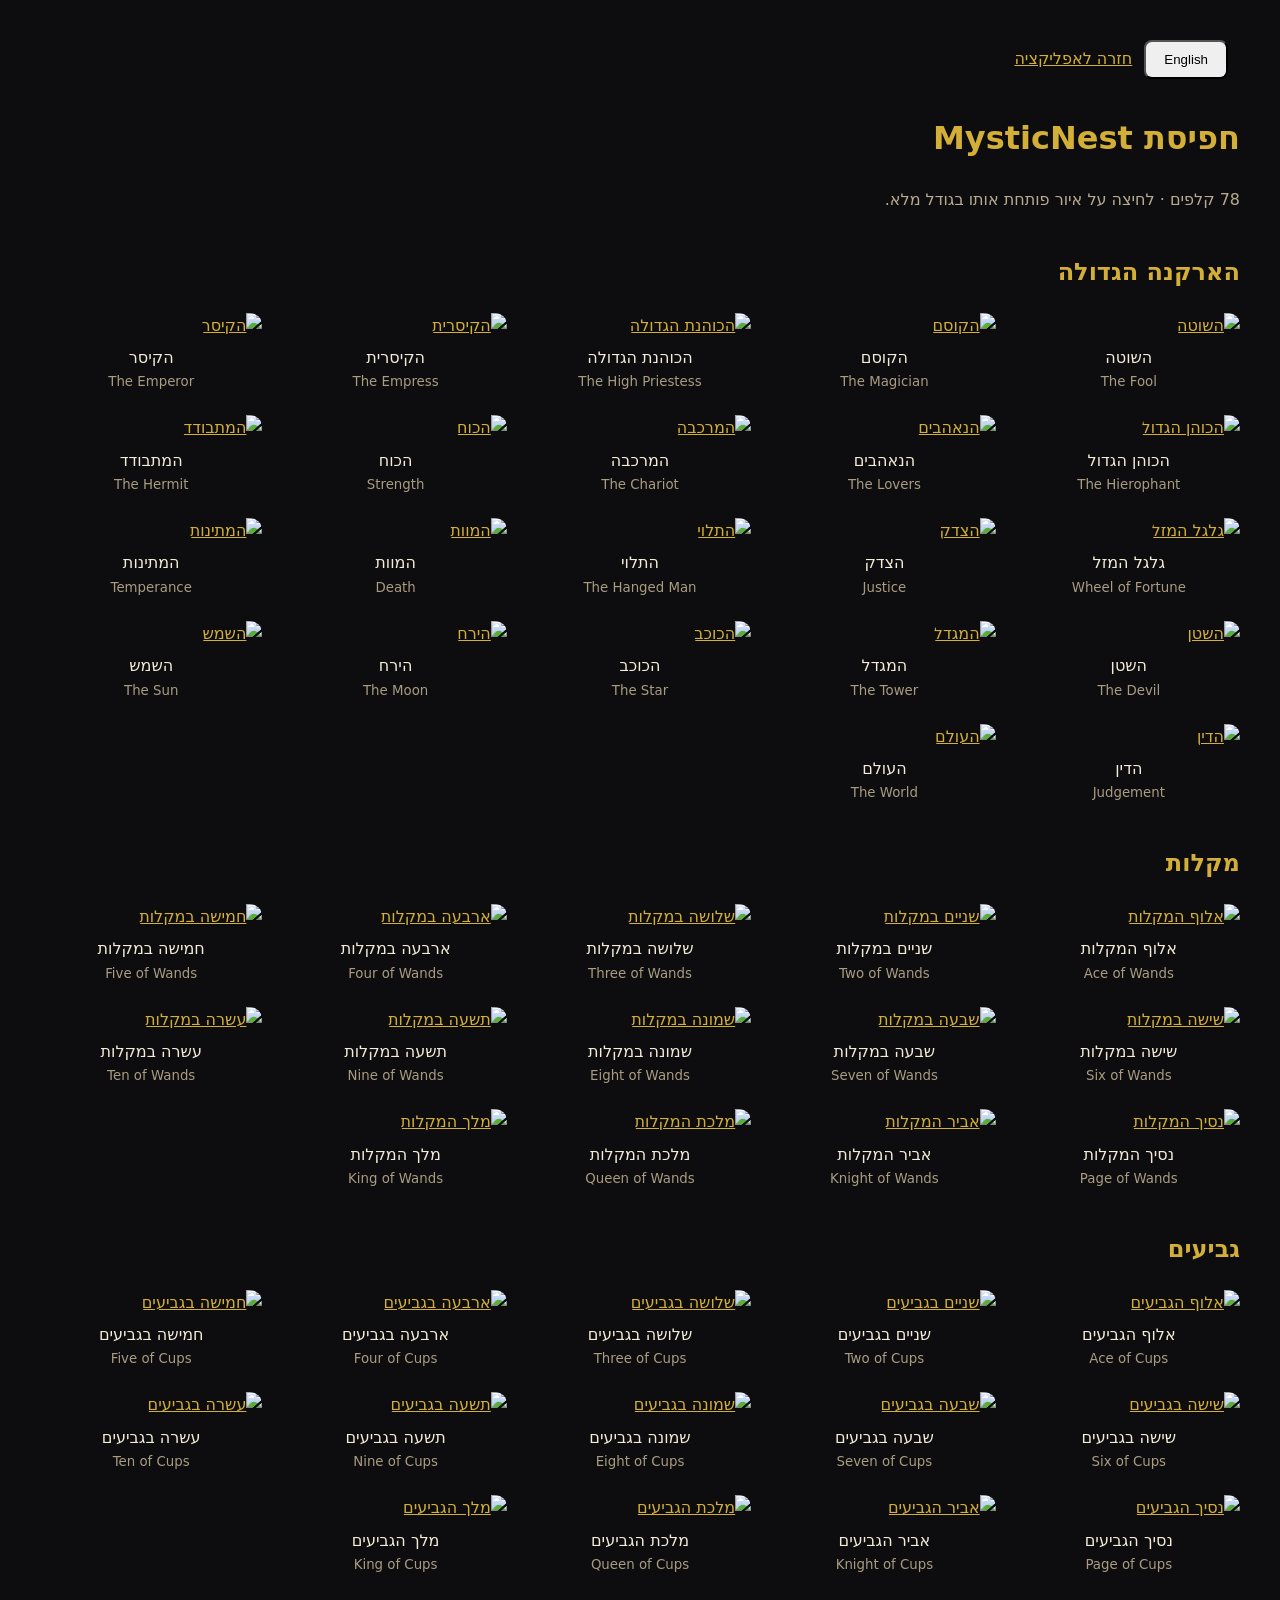
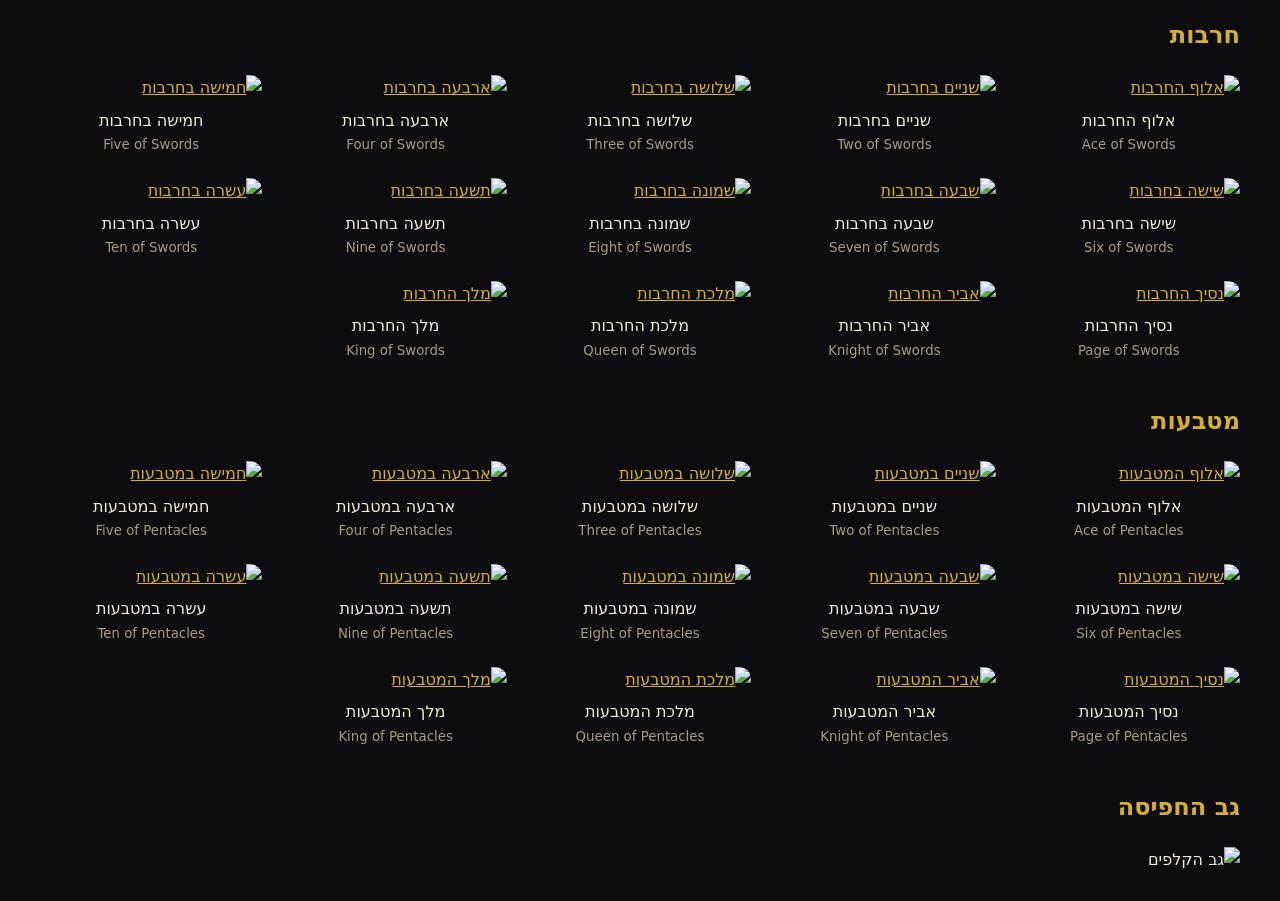
==== commit 85c1e2fd: "Add files via upload" ====
--- a/deck.html
+++ b/deck.html
@@ -1,4 +1,4 @@
-<!doctype html><html lang="he" dir="rtl"><meta charset="utf-8"><meta name="viewport" content="width=device-width,initial-scale=1"><title>חפיסת MysticNest</title><style>*{box-sizing:border-box}body{margin:0;padding:28px;background:#0d0d10;color:#f3ecd8;font:16px/1.65 system-ui,sans-serif}main{max-width:1200px;margin:auto}h1,h2,a{color:#d4af37}h2{margin-top:40px}p{color:#b8ac90}.cards{display:grid;grid-template-columns:repeat(auto-fit,minmax(150px,1fr));gap:22px}figure{margin:0}figure img{width:100%;aspect-ratio:2/3;object-fit:contain;border-radius:12px}figcaption{text-align:center;padding-top:6px}small{display:block;color:#a99c80}a:focus-visible{outline:3px solid #d4af37;outline-offset:4px}@media(min-width:1000px){.cards{grid-template-columns:repeat(5,1fr)}}</style><main><a href="index.html">חזרה לאפליקציה</a><h1>חפיסת MysticNest</h1><p>78 קלפים · לחיצה על איור פותחת אותו בגודל מלא.</p><h2>הארקנה הגדולה</h2><div class="cards"><figure><a href="assets/tarot/gold-v1/card-0.jpg"><img src="assets/tarot/gold-v1/card-0.jpg" loading="lazy" alt="השוטה" width="768" height="1152"></a><figcaption>השוטה<small lang="en" dir="ltr">The Fool</small></figcaption></figure><figure><a href="assets/tarot/gold-v1/card-1.jpg"><img src="assets/tarot/gold-v1/card-1.jpg" loading="lazy" alt="הקוסם" width="768" height="1152"></a><figcaption>הקוסם<small lang="en" dir="ltr">The Magician</small></figcaption></figure><figure><a href="assets/tarot/gold-v1/card-2.jpg"><img src="assets/tarot/gold-v1/card-2.jpg" loading="lazy" alt="הכוהנת הגדולה" width="768" height="1152"></a><figcaption>הכוהנת הגדולה<small lang="en" dir="ltr">The High Priestess</small></figcaption></figure><figure><a href="assets/tarot/gold-v1/card-3.jpg"><img src="assets/tarot/gold-v1/card-3.jpg" loading="lazy" alt="הקיסרית" width="768" height="1152"></a><figcaption>הקיסרית<small lang="en" dir="ltr">The Empress</small></figcaption></figure><figure><a href="assets/tarot/gold-v1/card-4.jpg"><img src="assets/tarot/gold-v1/card-4.jpg" loading="lazy" alt="הקיסר" width="768" height="1152"></a><figcaption>הקיסר<small lang="en" dir="ltr">The Emperor</small></figcaption></figure><figure><a href="assets/tarot/gold-v1/card-5.jpg"><img src="assets/tarot/gold-v1/card-5.jpg" loading="lazy" alt="הכוהן הגדול" width="768" height="1152"></a><figcaption>הכוהן הגדול<small lang="en" dir="ltr">The Hierophant</small></figcaption></figure><figure><a href="assets/tarot/gold-v1/card-6.jpg"><img src="assets/tarot/gold-v1/card-6.jpg" loading="lazy" alt="הנאהבים" width="768" height="1152"></a><figcaption>הנאהבים<small lang="en" dir="ltr">The Lovers</small></figcaption></figure><figure><a href="assets/tarot/gold-v1/card-7.jpg"><img src="assets/tarot/gold-v1/card-7.jpg" loading="lazy" alt="המרכבה" width="768" height="1152"></a><figcaption>המרכבה<small lang="en" dir="ltr">The Chariot</small></figcaption></figure><figure><a href="assets/tarot/gold-v1/card-8.jpg"><img src="assets/tarot/gold-v1/card-8.jpg" loading="lazy" alt="הכוח" width="768" height="1152"></a><figcaption>הכוח<small lang="en" dir="ltr">Strength</small></figcaption></figure><figure><a href="assets/tarot/gold-v1/card-9.jpg"><img src="assets/tarot/gold-v1/card-9.jpg" loading="lazy" alt="המתבודד" width="768" height="1152"></a><figcaption>המתבודד<small lang="en" dir="ltr">The Hermit</small></figcaption></figure><figure><a href="assets/tarot/gold-v1/card-10.jpg"><img src="assets/tarot/gold-v1/card-10.jpg" loading="lazy" alt="גלגל המזל" width="768" height="1152"></a><figcaption>גלגל המזל<small lang="en" dir="ltr">Wheel of Fortune</small></figcaption></figure><figure><a href="assets/tarot/gold-v1/card-11.jpg"><img src="assets/tarot/gold-v1/card-11.jpg" loading="lazy" alt="הצדק" width="768" height="1152"></a><figcaption>הצדק<small lang="en" dir="ltr">Justice</small></figcaption></figure><figure><a href="assets/tarot/gold-v1/card-12.jpg"><img src="assets/tarot/gold-v1/card-12.jpg" loading="lazy" alt="התלוי" width="768" height="1152"></a><figcaption>התלוי<small lang="en" dir="ltr">The Hanged Man</small></figcaption></figure><figure><a href="assets/tarot/gold-v1/card-13.jpg"><img src="assets/tarot/gold-v1/card-13.jpg" loading="lazy" alt="המוות" width="768" height="1152"></a><figcaption>המוות<small lang="en" dir="ltr">Death</small></figcaption></figure><figure><a href="assets/tarot/gold-v1/card-14.jpg"><img src="assets/tarot/gold-v1/card-14.jpg" loading="lazy" alt="המתינות" width="768" height="1152"></a><figcaption>המתינות<small lang="en" dir="ltr">Temperance</small></figcaption></figure><figure><a href="assets/tarot/gold-v1/card-15.jpg"><img src="assets/tarot/gold-v1/card-15.jpg" loading="lazy" alt="השטן" width="768" height="1152"></a><figcaption>השטן<small lang="en" dir="ltr">The Devil</small></figcaption></figure><figure><a href="assets/tarot/gold-v1/card-16.jpg"><img src="assets/tarot/gold-v1/card-16.jpg" loading="lazy" alt="המגדל" width="768" height="1152"></a><figcaption>המגדל<small lang="en" dir="ltr">The Tower</small></figcaption></figure><figure><a href="assets/tarot/gold-v1/card-17.jpg"><img src="assets/tarot/gold-v1/card-17.jpg" loading="lazy" alt="הכוכב" width="768" height="1152"></a><figcaption>הכוכב<small lang="en" dir="ltr">The Star</small></figcaption></figure><figure><a href="assets/tarot/gold-v1/card-18.jpg"><img src="assets/tarot/gold-v1/card-18.jpg" loading="lazy" alt="הירח" width="768" height="1152"></a><figcaption>הירח<small lang="en" dir="ltr">The Moon</small></figcaption></figure><figure><a href="assets/tarot/gold-v1/card-19.jpg"><img src="assets/tarot/gold-v1/card-19.jpg" loading="lazy" alt="השמש" width="768" height="1152"></a><figcaption>השמש<small lang="en" dir="ltr">The Sun</small></figcaption></figure><figure><a href="assets/tarot/gold-v1/card-20.jpg"><img src="assets/tarot/gold-v1/card-20.jpg" loading="lazy" alt="הדין" width="768" height="1152"></a><figcaption>הדין<small lang="en" dir="ltr">Judgement</small></figcaption></figure><figure><a href="assets/tarot/gold-v1/card-21.jpg"><img src="assets/tarot/gold-v1/card-21.jpg" loading="lazy" alt="העולם" width="768" height="1152"></a><figcaption>העולם<small lang="en" dir="ltr">The World</small></figcaption></figure></div><h2>מקלות</h2><div class="cards"><figure><a href="assets/tarot/gold-v1/card-100.jpg"><img src="assets/tarot/gold-v1/card-100.jpg" loading="lazy" alt="אלוף המקלות" width="768" height="1152"></a><figcaption>אלוף המקלות<small lang="en" dir="ltr">Ace of Wands</small></figcaption></figure><figure><a href="assets/tarot/gold-v1/card-101.jpg"><img src="assets/tarot/gold-v1/card-101.jpg" loading="lazy" alt="שניים במקלות" width="768" height="1152"></a><figcaption>שניים במקלות<small lang="en" dir="ltr">Two of Wands</small></figcaption></figure><figure><a href="assets/tarot/gold-v1/card-102.jpg"><img src="assets/tarot/gold-v1/card-102.jpg" loading="lazy" alt="שלושה במקלות" width="768" height="1152"></a><figcaption>שלושה במקלות<small lang="en" dir="ltr">Three of Wands</small></figcaption></figure><figure><a href="assets/tarot/gold-v1/card-103.jpg"><img src="assets/tarot/gold-v1/card-103.jpg" loading="lazy" alt="ארבעה במקלות" width="768" height="1152"></a><figcaption>ארבעה במקלות<small lang="en" dir="ltr">Four of Wands</small></figcaption></figure><figure><a href="assets/tarot/gold-v1/card-104.jpg"><img src="assets/tarot/gold-v1/card-104.jpg" loading="lazy" alt="חמישה במקלות" width="768" height="1152"></a><figcaption>חמישה במקלות<small lang="en" dir="ltr">Five of Wands</small></figcaption></figure><figure><a href="assets/tarot/gold-v1/card-105.jpg"><img src="assets/tarot/gold-v1/card-105.jpg" loading="lazy" alt="שישה במקלות" width="768" height="1152"></a><figcaption>שישה במקלות<small lang="en" dir="ltr">Six of Wands</small></figcaption></figure><figure><a href="assets/tarot/gold-v1/card-106.jpg"><img src="assets/tarot/gold-v1/card-106.jpg" loading="lazy" alt="שבעה במקלות" width="768" height="1152"></a><figcaption>שבעה במקלות<small lang="en" dir="ltr">Seven of Wands</small></figcaption></figure><figure><a href="assets/tarot/gold-v1/card-107.jpg"><img src="assets/tarot/gold-v1/card-107.jpg" loading="lazy" alt="שמונה במקלות" width="768" height="1152"></a><figcaption>שמונה במקלות<small lang="en" dir="ltr">Eight of Wands</small></figcaption></figure><figure><a href="assets/tarot/gold-v1/card-108.jpg"><img src="assets/tarot/gold-v1/card-108.jpg" loading="lazy" alt="תשעה במקלות" width="768" height="1152"></a><figcaption>תשעה במקלות<small lang="en" dir="ltr">Nine of Wands</small></figcaption></figure><figure><a href="assets/tarot/gold-v1/card-109.jpg"><img src="assets/tarot/gold-v1/card-109.jpg" loading="lazy" alt="עשרה במקלות" width="768" height="1152"></a><figcaption>עשרה במקלות<small lang="en" dir="ltr">Ten of Wands</small></figcaption></figure><figure><a href="assets/tarot/gold-v1/card-110.jpg"><img src="assets/tarot/gold-v1/card-110.jpg" loading="lazy" alt="נסיך המקלות" width="768" height="1152"></a><figcaption>נסיך המקלות<small lang="en" dir="ltr">Page of Wands</small></figcaption></figure><figure><a href="assets/tarot/gold-v1/card-111.jpg"><img src="assets/tarot/gold-v1/card-111.jpg" loading="lazy" alt="אביר המקלות" width="768" height="1152"></a><figcaption>אביר המקלות<small lang="en" dir="ltr">Knight of Wands</small></figcaption></figure><figure><a href="assets/tarot/gold-v1/card-112.jpg"><img src="assets/tarot/gold-v1/card-112.jpg" loading="lazy" alt="מלכת המקלות" width="768" height="1152"></a><figcaption>מלכת המקלות<small lang="en" dir="ltr">Queen of Wands</small></figcaption></figure><figure><a href="assets/tarot/gold-v1/card-113.jpg"><img src="assets/tarot/gold-v1/card-113.jpg" loading="lazy" alt="מלך המקלות" width="768" height="1152"></a><figcaption>מלך המקלות<small lang="en" dir="ltr">King of Wands</small></figcaption></figure></div><h2>גביעים</h2><div class="cards"><figure><a href="assets/tarot/gold-v1/card-200.jpg"><img src="assets/tarot/gold-v1/card-200.jpg" loading="lazy" alt="אלוף הגביעים" width="768" height="1152"></a><figcaption>אלוף הגביעים<small lang="en" dir="ltr">Ace of Cups</small></figcaption></figure><figure><a href="assets/tarot/gold-v1/card-201.jpg"><img src="assets/tarot/gold-v1/card-201.jpg" loading="lazy" alt="שניים בגביעים" width="768" height="1152"></a><figcaption>שניים בגביעים<small lang="en" dir="ltr">Two of Cups</small></figcaption></figure><figure><a href="assets/tarot/gold-v1/card-202.jpg"><img src="assets/tarot/gold-v1/card-202.jpg" loading="lazy" alt="שלושה בגביעים" width="768" height="1152"></a><figcaption>שלושה בגביעים<small lang="en" dir="ltr">Three of Cups</small></figcaption></figure><figure><a href="assets/tarot/gold-v1/card-203.jpg"><img src="assets/tarot/gold-v1/card-203.jpg" loading="lazy" alt="ארבעה בגביעים" width="768" height="1152"></a><figcaption>ארבעה בגביעים<small lang="en" dir="ltr">Four of Cups</small></figcaption></figure><figure><a href="assets/tarot/gold-v1/card-204.jpg"><img src="assets/tarot/gold-v1/card-204.jpg" loading="lazy" alt="חמישה בגביעים" width="768" height="1152"></a><figcaption>חמישה בגביעים<small lang="en" dir="ltr">Five of Cups</small></figcaption></figure><figure><a href="assets/tarot/gold-v1/card-205.jpg"><img src="assets/tarot/gold-v1/card-205.jpg" loading="lazy" alt="שישה בגביעים" width="768" height="1152"></a><figcaption>שישה בגביעים<small lang="en" dir="ltr">Six of Cups</small></figcaption></figure><figure><a href="assets/tarot/gold-v1/card-206.jpg"><img src="assets/tarot/gold-v1/card-206.jpg" loading="lazy" alt="שבעה בגביעים" width="768" height="1152"></a><figcaption>שבעה בגביעים<small lang="en" dir="ltr">Seven of Cups</small></figcaption></figure><figure><a href="assets/tarot/gold-v1/card-207.jpg"><img src="assets/tarot/gold-v1/card-207.jpg" loading="lazy" alt="שמונה בגביעים" width="768" height="1152"></a><figcaption>שמונה בגביעים<small lang="en" dir="ltr">Eight of Cups</small></figcaption></figure><figure><a href="assets/tarot/gold-v1/card-208.jpg"><img src="assets/tarot/gold-v1/card-208.jpg" loading="lazy" alt="תשעה בגביעים" width="768" height="1152"></a><figcaption>תשעה בגביעים<small lang="en" dir="ltr">Nine of Cups</small></figcaption></figure><figure><a href="assets/tarot/gold-v1/card-209.jpg"><img src="assets/tarot/gold-v1/card-209.jpg" loading="lazy" alt="עשרה בגביעים" width="768" height="1152"></a><figcaption>עשרה בגביעים<small lang="en" dir="ltr">Ten of Cups</small></figcaption></figure><figure><a href="assets/tarot/gold-v1/card-210.jpg"><img src="assets/tarot/gold-v1/card-210.jpg" loading="lazy" alt="נסיך הגביעים" width="768" height="1152"></a><figcaption>נסיך הגביעים<small lang="en" dir="ltr">Page of Cups</small></figcaption></figure><figure><a href="assets/tarot/gold-v1/card-211.jpg"><img src="assets/tarot/gold-v1/card-211.jpg" loading="lazy" alt="אביר הגביעים" width="768" height="1152"></a><figcaption>אביר הגביעים<small lang="en" dir="ltr">Knight of Cups</small></figcaption></figure><figure><a href="assets/tarot/gold-v1/card-212.jpg"><img src="assets/tarot/gold-v1/card-212.jpg" loading="lazy" alt="מלכת הגביעים" width="768" height="1152"></a><figcaption>מלכת הגביעים<small lang="en" dir="ltr">Queen of Cups</small></figcaption></figure><figure><a href="assets/tarot/gold-v1/card-213.jpg"><img src="assets/tarot/gold-v1/card-213.jpg" loading="lazy" alt="מלך הגביעים" width="768" height="1152"></a><figcaption>מלך הגביעים<small lang="en" dir="ltr">King of Cups</small></figcaption></figure></div><h2>חרבות</h2><div class="cards"><figure><a href="assets/tarot/gold-v1/card-300.jpg"><img src="assets/tarot/gold-v1/card-300.jpg" loading="lazy" alt="אלוף החרבות" width="768" height="1152"></a><figcaption>אלוף החרבות<small lang="en" dir="ltr">Ace of Swords</small></figcaption></figure><figure><a href="assets/tarot/gold-v1/card-301.jpg"><img src="assets/tarot/gold-v1/card-301.jpg" loading="lazy" alt="שניים בחרבות" width="768" height="1152"></a><figcaption>שניים בחרבות<small lang="en" dir="ltr">Two of Swords</small></figcaption></figure><figure><a href="assets/tarot/gold-v1/card-302.jpg"><img src="assets/tarot/gold-v1/card-302.jpg" loading="lazy" alt="שלושה בחרבות" width="768" height="1152"></a><figcaption>שלושה בחרבות<small lang="en" dir="ltr">Three of Swords</small></figcaption></figure><figure><a href="assets/tarot/gold-v1/card-303.jpg"><img src="assets/tarot/gold-v1/card-303.jpg" loading="lazy" alt="ארבעה בחרבות" width="768" height="1152"></a><figcaption>ארבעה בחרבות<small lang="en" dir="ltr">Four of Swords</small></figcaption></figure><figure><a href="assets/tarot/gold-v1/card-304.jpg"><img src="assets/tarot/gold-v1/card-304.jpg" loading="lazy" alt="חמישה בחרבות" width="768" height="1152"></a><figcaption>חמישה בחרבות<small lang="en" dir="ltr">Five of Swords</small></figcaption></figure><figure><a href="assets/tarot/gold-v1/card-305.jpg"><img src="assets/tarot/gold-v1/card-305.jpg" loading="lazy" alt="שישה בחרבות" width="768" height="1152"></a><figcaption>שישה בחרבות<small lang="en" dir="ltr">Six of Swords</small></figcaption></figure><figure><a href="assets/tarot/gold-v1/card-306.jpg"><img src="assets/tarot/gold-v1/card-306.jpg" loading="lazy" alt="שבעה בחרבות" width="768" height="1152"></a><figcaption>שבעה בחרבות<small lang="en" dir="ltr">Seven of Swords</small></figcaption></figure><figure><a href="assets/tarot/gold-v1/card-307.jpg"><img src="assets/tarot/gold-v1/card-307.jpg" loading="lazy" alt="שמונה בחרבות" width="768" height="1152"></a><figcaption>שמונה בחרבות<small lang="en" dir="ltr">Eight of Swords</small></figcaption></figure><figure><a href="assets/tarot/gold-v1/card-308.jpg"><img src="assets/tarot/gold-v1/card-308.jpg" loading="lazy" alt="תשעה בחרבות" width="768" height="1152"></a><figcaption>תשעה בחרבות<small lang="en" dir="ltr">Nine of Swords</small></figcaption></figure><figure><a href="assets/tarot/gold-v1/card-309.jpg"><img src="assets/tarot/gold-v1/card-309.jpg" loading="lazy" alt="עשרה בחרבות" width="768" height="1152"></a><figcaption>עשרה בחרבות<small lang="en" dir="ltr">Ten of Swords</small></figcaption></figure><figure><a href="assets/tarot/gold-v1/card-310.jpg"><img src="assets/tarot/gold-v1/card-310.jpg" loading="lazy" alt="נסיך החרבות" width="768" height="1152"></a><figcaption>נסיך החרבות<small lang="en" dir="ltr">Page of Swords</small></figcaption></figure><figure><a href="assets/tarot/gold-v1/card-311.jpg"><img src="assets/tarot/gold-v1/card-311.jpg" loading="lazy" alt="אביר החרבות" width="768" height="1152"></a><figcaption>אביר החרבות<small lang="en" dir="ltr">Knight of Swords</small></figcaption></figure><figure><a href="assets/tarot/gold-v1/card-312.jpg"><img src="assets/tarot/gold-v1/card-312.jpg" loading="lazy" alt="מלכת החרבות" width="768" height="1152"></a><figcaption>מלכת החרבות<small lang="en" dir="ltr">Queen of Swords</small></figcaption></figure><figure><a href="assets/tarot/gold-v1/card-313.jpg"><img src="assets/tarot/gold-v1/card-313.jpg" loading="lazy" alt="מלך החרבות" width="768" height="1152"></a><figcaption>מלך החרבות<small lang="en" dir="ltr">King of Swords</small></figcaption></figure></div><h2>מטבעות</h2><div class="cards"><figure><a href="assets/tarot/gold-v1/card-400.jpg"><img src="assets/tarot/gold-v1/card-400.jpg" loading="lazy" alt="אלוף המטבעות" width="768" height="1152"></a><figcaption>אלוף המטבעות<small lang="en" dir="ltr">Ace of Pentacles</small></figcaption></figure><figure><a href="assets/tarot/gold-v1/card-401.jpg"><img src="assets/tarot/gold-v1/card-401.jpg" loading="lazy" alt="שניים במטבעות" width="768" height="1152"></a><figcaption>שניים במטבעות<small lang="en" dir="ltr">Two of Pentacles</small></figcaption></figure><figure><a href="assets/tarot/gold-v1/card-402.jpg"><img src="assets/tarot/gold-v1/card-402.jpg" loading="lazy" alt="שלושה במטבעות" width="768" height="1152"></a><figcaption>שלושה במטבעות<small lang="en" dir="ltr">Three of Pentacles</small></figcaption></figure><figure><a href="assets/tarot/gold-v1/card-403.jpg"><img src="assets/tarot/gold-v1/card-403.jpg" loading="lazy" alt="ארבעה במטבעות" width="768" height="1152"></a><figcaption>ארבעה במטבעות<small lang="en" dir="ltr">Four of Pentacles</small></figcaption></figure><figure><a href="assets/tarot/gold-v1/card-404.jpg"><img src="assets/tarot/gold-v1/card-404.jpg" loading="lazy" alt="חמישה במטבעות" width="768" height="1152"></a><figcaption>חמישה במטבעות<small lang="en" dir="ltr">Five of Pentacles</small></figcaption></figure><figure><a href="assets/tarot/gold-v1/card-405.jpg"><img src="assets/tarot/gold-v1/card-405.jpg" loading="lazy" alt="שישה במטבעות" width="768" height="1152"></a><figcaption>שישה במטבעות<small lang="en" dir="ltr">Six of Pentacles</small></figcaption></figure><figure><a href="assets/tarot/gold-v1/card-406.jpg"><img src="assets/tarot/gold-v1/card-406.jpg" loading="lazy" alt="שבעה במטבעות" width="768" height="1152"></a><figcaption>שבעה במטבעות<small lang="en" dir="ltr">Seven of Pentacles</small></figcaption></figure><figure><a href="assets/tarot/gold-v1/card-407.jpg"><img src="assets/tarot/gold-v1/card-407.jpg" loading="lazy" alt="שמונה במטבעות" width="768" height="1152"></a><figcaption>שמונה במטבעות<small lang="en" dir="ltr">Eight of Pentacles</small></figcaption></figure><figure><a href="assets/tarot/gold-v1/card-408.jpg"><img src="assets/tarot/gold-v1/card-408.jpg" loading="lazy" alt="תשעה במטבעות" width="768" height="1152"></a><figcaption>תשעה במטבעות<small lang="en" dir="ltr">Nine of Pentacles</small></figcaption></figure><figure><a href="assets/tarot/gold-v1/card-409.jpg"><img src="assets/tarot/gold-v1/card-409.jpg" loading="lazy" alt="עשרה במטבעות" width="768" height="1152"></a><figcaption>עשרה במטבעות<small lang="en" dir="ltr">Ten of Pentacles</small></figcaption></figure><figure><a href="assets/tarot/gold-v1/card-410.jpg"><img src="assets/tarot/gold-v1/card-410.jpg" loading="lazy" alt="נסיך המטבעות" width="768" height="1152"></a><figcaption>נסיך המטבעות<small lang="en" dir="ltr">Page of Pentacles</small></figcaption></figure><figure><a href="assets/tarot/gold-v1/card-411.jpg"><img src="assets/tarot/gold-v1/card-411.jpg" loading="lazy" alt="אביר המטבעות" width="768" height="1152"></a><figcaption>אביר המטבעות<small lang="en" dir="ltr">Knight of Pentacles</small></figcaption></figure><figure><a href="assets/tarot/gold-v1/card-412.jpg"><img src="assets/tarot/gold-v1/card-412.jpg" loading="lazy" alt="מלכת המטבעות" width="768" height="1152"></a><figcaption>מלכת המטבעות<small lang="en" dir="ltr">Queen of Pentacles</small></figcaption></figure><figure><a href="assets/tarot/gold-v1/card-413.jpg"><img src="assets/tarot/gold-v1/card-413.jpg" loading="lazy" alt="מלך המטבעות" width="768" height="1152"></a><figcaption>מלך המטבעות<small lang="en" dir="ltr">King of Pentacles</small></figcaption></figure></div><h2>גב החפיסה</h2><img src="assets/tarot/gold-v1/back.jpg" alt="גב הקלפים" width="240"></main><script>
+<!doctype html><html lang="he" dir="rtl"><meta charset="utf-8"><meta name="viewport" content="width=device-width,initial-scale=1"><title>חפיסת MysticNest</title><style>*{box-sizing:border-box}body{margin:0;padding:28px;background:#0d0d10;color:#f3ecd8;font:16px/1.65 system-ui,sans-serif}main{max-width:1200px;margin:auto}h1,h2,a{color:#d4af37}h2{margin-top:40px}p{color:#b8ac90}.cards{display:grid;grid-template-columns:repeat(auto-fit,minmax(150px,1fr));gap:22px}figure{margin:0}figure img{width:100%;aspect-ratio:2/3;object-fit:contain;border-radius:12px}figcaption{text-align:center;padding-top:6px}small{display:block;color:#a99c80}a:focus-visible{outline:3px solid #d4af37;outline-offset:4px}@media(min-width:1000px){.cards{grid-template-columns:repeat(5,1fr)}}</style><main><a href="index.html">חזרה לאפליקציה</a><h1>חפיסת MysticNest</h1><p>78 קלפים · לחיצה על איור פותחת אותו בגודל מלא.</p><h2>הארקנה הגדולה</h2><div class="cards"><figure><a href="assets/tarot/gold-v1/card-0.webp"><img src="assets/tarot/gold-v1/card-0.webp" loading="lazy" alt="השוטה" width="768" height="1152"></a><figcaption>השוטה<small lang="en" dir="ltr">The Fool</small></figcaption></figure><figure><a href="assets/tarot/gold-v1/card-1.webp"><img src="assets/tarot/gold-v1/card-1.webp" loading="lazy" alt="הקוסם" width="768" height="1152"></a><figcaption>הקוסם<small lang="en" dir="ltr">The Magician</small></figcaption></figure><figure><a href="assets/tarot/gold-v1/card-2.webp"><img src="assets/tarot/gold-v1/card-2.webp" loading="lazy" alt="הכוהנת הגדולה" width="768" height="1152"></a><figcaption>הכוהנת הגדולה<small lang="en" dir="ltr">The High Priestess</small></figcaption></figure><figure><a href="assets/tarot/gold-v1/card-3.webp"><img src="assets/tarot/gold-v1/card-3.webp" loading="lazy" alt="הקיסרית" width="768" height="1152"></a><figcaption>הקיסרית<small lang="en" dir="ltr">The Empress</small></figcaption></figure><figure><a href="assets/tarot/gold-v1/card-4.webp"><img src="assets/tarot/gold-v1/card-4.webp" loading="lazy" alt="הקיסר" width="768" height="1152"></a><figcaption>הקיסר<small lang="en" dir="ltr">The Emperor</small></figcaption></figure><figure><a href="assets/tarot/gold-v1/card-5.webp"><img src="assets/tarot/gold-v1/card-5.webp" loading="lazy" alt="הכוהן הגדול" width="768" height="1152"></a><figcaption>הכוהן הגדול<small lang="en" dir="ltr">The Hierophant</small></figcaption></figure><figure><a href="assets/tarot/gold-v1/card-6.webp"><img src="assets/tarot/gold-v1/card-6.webp" loading="lazy" alt="הנאהבים" width="768" height="1152"></a><figcaption>הנאהבים<small lang="en" dir="ltr">The Lovers</small></figcaption></figure><figure><a href="assets/tarot/gold-v1/card-7.webp"><img src="assets/tarot/gold-v1/card-7.webp" loading="lazy" alt="המרכבה" width="768" height="1152"></a><figcaption>המרכבה<small lang="en" dir="ltr">The Chariot</small></figcaption></figure><figure><a href="assets/tarot/gold-v1/card-8.webp"><img src="assets/tarot/gold-v1/card-8.webp" loading="lazy" alt="הכוח" width="768" height="1152"></a><figcaption>הכוח<small lang="en" dir="ltr">Strength</small></figcaption></figure><figure><a href="assets/tarot/gold-v1/card-9.webp"><img src="assets/tarot/gold-v1/card-9.webp" loading="lazy" alt="המתבודד" width="768" height="1152"></a><figcaption>המתבודד<small lang="en" dir="ltr">The Hermit</small></figcaption></figure><figure><a href="assets/tarot/gold-v1/card-10.webp"><img src="assets/tarot/gold-v1/card-10.webp" loading="lazy" alt="גלגל המזל" width="768" height="1152"></a><figcaption>גלגל המזל<small lang="en" dir="ltr">Wheel of Fortune</small></figcaption></figure><figure><a href="assets/tarot/gold-v1/card-11.webp"><img src="assets/tarot/gold-v1/card-11.webp" loading="lazy" alt="הצדק" width="768" height="1152"></a><figcaption>הצדק<small lang="en" dir="ltr">Justice</small></figcaption></figure><figure><a href="assets/tarot/gold-v1/card-12.webp"><img src="assets/tarot/gold-v1/card-12.webp" loading="lazy" alt="התלוי" width="768" height="1152"></a><figcaption>התלוי<small lang="en" dir="ltr">The Hanged Man</small></figcaption></figure><figure><a href="assets/tarot/gold-v1/card-13.webp"><img src="assets/tarot/gold-v1/card-13.webp" loading="lazy" alt="המוות" width="768" height="1152"></a><figcaption>המוות<small lang="en" dir="ltr">Death</small></figcaption></figure><figure><a href="assets/tarot/gold-v1/card-14.webp"><img src="assets/tarot/gold-v1/card-14.webp" loading="lazy" alt="המתינות" width="768" height="1152"></a><figcaption>המתינות<small lang="en" dir="ltr">Temperance</small></figcaption></figure><figure><a href="assets/tarot/gold-v1/card-15.webp"><img src="assets/tarot/gold-v1/card-15.webp" loading="lazy" alt="השטן" width="768" height="1152"></a><figcaption>השטן<small lang="en" dir="ltr">The Devil</small></figcaption></figure><figure><a href="assets/tarot/gold-v1/card-16.webp"><img src="assets/tarot/gold-v1/card-16.webp" loading="lazy" alt="המגדל" width="768" height="1152"></a><figcaption>המגדל<small lang="en" dir="ltr">The Tower</small></figcaption></figure><figure><a href="assets/tarot/gold-v1/card-17.webp"><img src="assets/tarot/gold-v1/card-17.webp" loading="lazy" alt="הכוכב" width="768" height="1152"></a><figcaption>הכוכב<small lang="en" dir="ltr">The Star</small></figcaption></figure><figure><a href="assets/tarot/gold-v1/card-18.webp"><img src="assets/tarot/gold-v1/card-18.webp" loading="lazy" alt="הירח" width="768" height="1152"></a><figcaption>הירח<small lang="en" dir="ltr">The Moon</small></figcaption></figure><figure><a href="assets/tarot/gold-v1/card-19.webp"><img src="assets/tarot/gold-v1/card-19.webp" loading="lazy" alt="השמש" width="768" height="1152"></a><figcaption>השמש<small lang="en" dir="ltr">The Sun</small></figcaption></figure><figure><a href="assets/tarot/gold-v1/card-20.webp"><img src="assets/tarot/gold-v1/card-20.webp" loading="lazy" alt="הדין" width="768" height="1152"></a><figcaption>הדין<small lang="en" dir="ltr">Judgement</small></figcaption></figure><figure><a href="assets/tarot/gold-v1/card-21.webp"><img src="assets/tarot/gold-v1/card-21.webp" loading="lazy" alt="העולם" width="768" height="1152"></a><figcaption>העולם<small lang="en" dir="ltr">The World</small></figcaption></figure></div><h2>מקלות</h2><div class="cards"><figure><a href="assets/tarot/gold-v1/card-100.webp"><img src="assets/tarot/gold-v1/card-100.webp" loading="lazy" alt="אלוף המקלות" width="768" height="1152"></a><figcaption>אלוף המקלות<small lang="en" dir="ltr">Ace of Wands</small></figcaption></figure><figure><a href="assets/tarot/gold-v1/card-101.webp"><img src="assets/tarot/gold-v1/card-101.webp" loading="lazy" alt="שניים במקלות" width="768" height="1152"></a><figcaption>שניים במקלות<small lang="en" dir="ltr">Two of Wands</small></figcaption></figure><figure><a href="assets/tarot/gold-v1/card-102.webp"><img src="assets/tarot/gold-v1/card-102.webp" loading="lazy" alt="שלושה במקלות" width="768" height="1152"></a><figcaption>שלושה במקלות<small lang="en" dir="ltr">Three of Wands</small></figcaption></figure><figure><a href="assets/tarot/gold-v1/card-103.webp"><img src="assets/tarot/gold-v1/card-103.webp" loading="lazy" alt="ארבעה במקלות" width="768" height="1152"></a><figcaption>ארבעה במקלות<small lang="en" dir="ltr">Four of Wands</small></figcaption></figure><figure><a href="assets/tarot/gold-v1/card-104.webp"><img src="assets/tarot/gold-v1/card-104.webp" loading="lazy" alt="חמישה במקלות" width="768" height="1152"></a><figcaption>חמישה במקלות<small lang="en" dir="ltr">Five of Wands</small></figcaption></figure><figure><a href="assets/tarot/gold-v1/card-105.webp"><img src="assets/tarot/gold-v1/card-105.webp" loading="lazy" alt="שישה במקלות" width="768" height="1152"></a><figcaption>שישה במקלות<small lang="en" dir="ltr">Six of Wands</small></figcaption></figure><figure><a href="assets/tarot/gold-v1/card-106.webp"><img src="assets/tarot/gold-v1/card-106.webp" loading="lazy" alt="שבעה במקלות" width="768" height="1152"></a><figcaption>שבעה במקלות<small lang="en" dir="ltr">Seven of Wands</small></figcaption></figure><figure><a href="assets/tarot/gold-v1/card-107.webp"><img src="assets/tarot/gold-v1/card-107.webp" loading="lazy" alt="שמונה במקלות" width="768" height="1152"></a><figcaption>שמונה במקלות<small lang="en" dir="ltr">Eight of Wands</small></figcaption></figure><figure><a href="assets/tarot/gold-v1/card-108.webp"><img src="assets/tarot/gold-v1/card-108.webp" loading="lazy" alt="תשעה במקלות" width="768" height="1152"></a><figcaption>תשעה במקלות<small lang="en" dir="ltr">Nine of Wands</small></figcaption></figure><figure><a href="assets/tarot/gold-v1/card-109.webp"><img src="assets/tarot/gold-v1/card-109.webp" loading="lazy" alt="עשרה במקלות" width="768" height="1152"></a><figcaption>עשרה במקלות<small lang="en" dir="ltr">Ten of Wands</small></figcaption></figure><figure><a href="assets/tarot/gold-v1/card-110.webp"><img src="assets/tarot/gold-v1/card-110.webp" loading="lazy" alt="נסיך המקלות" width="768" height="1152"></a><figcaption>נסיך המקלות<small lang="en" dir="ltr">Page of Wands</small></figcaption></figure><figure><a href="assets/tarot/gold-v1/card-111.webp"><img src="assets/tarot/gold-v1/card-111.webp" loading="lazy" alt="אביר המקלות" width="768" height="1152"></a><figcaption>אביר המקלות<small lang="en" dir="ltr">Knight of Wands</small></figcaption></figure><figure><a href="assets/tarot/gold-v1/card-112.webp"><img src="assets/tarot/gold-v1/card-112.webp" loading="lazy" alt="מלכת המקלות" width="768" height="1152"></a><figcaption>מלכת המקלות<small lang="en" dir="ltr">Queen of Wands</small></figcaption></figure><figure><a href="assets/tarot/gold-v1/card-113.webp"><img src="assets/tarot/gold-v1/card-113.webp" loading="lazy" alt="מלך המקלות" width="768" height="1152"></a><figcaption>מלך המקלות<small lang="en" dir="ltr">King of Wands</small></figcaption></figure></div><h2>גביעים</h2><div class="cards"><figure><a href="assets/tarot/gold-v1/card-200.webp"><img src="assets/tarot/gold-v1/card-200.webp" loading="lazy" alt="אלוף הגביעים" width="768" height="1152"></a><figcaption>אלוף הגביעים<small lang="en" dir="ltr">Ace of Cups</small></figcaption></figure><figure><a href="assets/tarot/gold-v1/card-201.webp"><img src="assets/tarot/gold-v1/card-201.webp" loading="lazy" alt="שניים בגביעים" width="768" height="1152"></a><figcaption>שניים בגביעים<small lang="en" dir="ltr">Two of Cups</small></figcaption></figure><figure><a href="assets/tarot/gold-v1/card-202.webp"><img src="assets/tarot/gold-v1/card-202.webp" loading="lazy" alt="שלושה בגביעים" width="768" height="1152"></a><figcaption>שלושה בגביעים<small lang="en" dir="ltr">Three of Cups</small></figcaption></figure><figure><a href="assets/tarot/gold-v1/card-203.webp"><img src="assets/tarot/gold-v1/card-203.webp" loading="lazy" alt="ארבעה בגביעים" width="768" height="1152"></a><figcaption>ארבעה בגביעים<small lang="en" dir="ltr">Four of Cups</small></figcaption></figure><figure><a href="assets/tarot/gold-v1/card-204.webp"><img src="assets/tarot/gold-v1/card-204.webp" loading="lazy" alt="חמישה בגביעים" width="768" height="1152"></a><figcaption>חמישה בגביעים<small lang="en" dir="ltr">Five of Cups</small></figcaption></figure><figure><a href="assets/tarot/gold-v1/card-205.webp"><img src="assets/tarot/gold-v1/card-205.webp" loading="lazy" alt="שישה בגביעים" width="768" height="1152"></a><figcaption>שישה בגביעים<small lang="en" dir="ltr">Six of Cups</small></figcaption></figure><figure><a href="assets/tarot/gold-v1/card-206.webp"><img src="assets/tarot/gold-v1/card-206.webp" loading="lazy" alt="שבעה בגביעים" width="768" height="1152"></a><figcaption>שבעה בגביעים<small lang="en" dir="ltr">Seven of Cups</small></figcaption></figure><figure><a href="assets/tarot/gold-v1/card-207.webp"><img src="assets/tarot/gold-v1/card-207.webp" loading="lazy" alt="שמונה בגביעים" width="768" height="1152"></a><figcaption>שמונה בגביעים<small lang="en" dir="ltr">Eight of Cups</small></figcaption></figure><figure><a href="assets/tarot/gold-v1/card-208.webp"><img src="assets/tarot/gold-v1/card-208.webp" loading="lazy" alt="תשעה בגביעים" width="768" height="1152"></a><figcaption>תשעה בגביעים<small lang="en" dir="ltr">Nine of Cups</small></figcaption></figure><figure><a href="assets/tarot/gold-v1/card-209.webp"><img src="assets/tarot/gold-v1/card-209.webp" loading="lazy" alt="עשרה בגביעים" width="768" height="1152"></a><figcaption>עשרה בגביעים<small lang="en" dir="ltr">Ten of Cups</small></figcaption></figure><figure><a href="assets/tarot/gold-v1/card-210.webp"><img src="assets/tarot/gold-v1/card-210.webp" loading="lazy" alt="נסיך הגביעים" width="768" height="1152"></a><figcaption>נסיך הגביעים<small lang="en" dir="ltr">Page of Cups</small></figcaption></figure><figure><a href="assets/tarot/gold-v1/card-211.webp"><img src="assets/tarot/gold-v1/card-211.webp" loading="lazy" alt="אביר הגביעים" width="768" height="1152"></a><figcaption>אביר הגביעים<small lang="en" dir="ltr">Knight of Cups</small></figcaption></figure><figure><a href="assets/tarot/gold-v1/card-212.webp"><img src="assets/tarot/gold-v1/card-212.webp" loading="lazy" alt="מלכת הגביעים" width="768" height="1152"></a><figcaption>מלכת הגביעים<small lang="en" dir="ltr">Queen of Cups</small></figcaption></figure><figure><a href="assets/tarot/gold-v1/card-213.webp"><img src="assets/tarot/gold-v1/card-213.webp" loading="lazy" alt="מלך הגביעים" width="768" height="1152"></a><figcaption>מלך הגביעים<small lang="en" dir="ltr">King of Cups</small></figcaption></figure></div><h2>חרבות</h2><div class="cards"><figure><a href="assets/tarot/gold-v1/card-300.webp"><img src="assets/tarot/gold-v1/card-300.webp" loading="lazy" alt="אלוף החרבות" width="768" height="1152"></a><figcaption>אלוף החרבות<small lang="en" dir="ltr">Ace of Swords</small></figcaption></figure><figure><a href="assets/tarot/gold-v1/card-301.webp"><img src="assets/tarot/gold-v1/card-301.webp" loading="lazy" alt="שניים בחרבות" width="768" height="1152"></a><figcaption>שניים בחרבות<small lang="en" dir="ltr">Two of Swords</small></figcaption></figure><figure><a href="assets/tarot/gold-v1/card-302.webp"><img src="assets/tarot/gold-v1/card-302.webp" loading="lazy" alt="שלושה בחרבות" width="768" height="1152"></a><figcaption>שלושה בחרבות<small lang="en" dir="ltr">Three of Swords</small></figcaption></figure><figure><a href="assets/tarot/gold-v1/card-303.webp"><img src="assets/tarot/gold-v1/card-303.webp" loading="lazy" alt="ארבעה בחרבות" width="768" height="1152"></a><figcaption>ארבעה בחרבות<small lang="en" dir="ltr">Four of Swords</small></figcaption></figure><figure><a href="assets/tarot/gold-v1/card-304.webp"><img src="assets/tarot/gold-v1/card-304.webp" loading="lazy" alt="חמישה בחרבות" width="768" height="1152"></a><figcaption>חמישה בחרבות<small lang="en" dir="ltr">Five of Swords</small></figcaption></figure><figure><a href="assets/tarot/gold-v1/card-305.webp"><img src="assets/tarot/gold-v1/card-305.webp" loading="lazy" alt="שישה בחרבות" width="768" height="1152"></a><figcaption>שישה בחרבות<small lang="en" dir="ltr">Six of Swords</small></figcaption></figure><figure><a href="assets/tarot/gold-v1/card-306.webp"><img src="assets/tarot/gold-v1/card-306.webp" loading="lazy" alt="שבעה בחרבות" width="768" height="1152"></a><figcaption>שבעה בחרבות<small lang="en" dir="ltr">Seven of Swords</small></figcaption></figure><figure><a href="assets/tarot/gold-v1/card-307.webp"><img src="assets/tarot/gold-v1/card-307.webp" loading="lazy" alt="שמונה בחרבות" width="768" height="1152"></a><figcaption>שמונה בחרבות<small lang="en" dir="ltr">Eight of Swords</small></figcaption></figure><figure><a href="assets/tarot/gold-v1/card-308.webp"><img src="assets/tarot/gold-v1/card-308.webp" loading="lazy" alt="תשעה בחרבות" width="768" height="1152"></a><figcaption>תשעה בחרבות<small lang="en" dir="ltr">Nine of Swords</small></figcaption></figure><figure><a href="assets/tarot/gold-v1/card-309.webp"><img src="assets/tarot/gold-v1/card-309.webp" loading="lazy" alt="עשרה בחרבות" width="768" height="1152"></a><figcaption>עשרה בחרבות<small lang="en" dir="ltr">Ten of Swords</small></figcaption></figure><figure><a href="assets/tarot/gold-v1/card-310.webp"><img src="assets/tarot/gold-v1/card-310.webp" loading="lazy" alt="נסיך החרבות" width="768" height="1152"></a><figcaption>נסיך החרבות<small lang="en" dir="ltr">Page of Swords</small></figcaption></figure><figure><a href="assets/tarot/gold-v1/card-311.webp"><img src="assets/tarot/gold-v1/card-311.webp" loading="lazy" alt="אביר החרבות" width="768" height="1152"></a><figcaption>אביר החרבות<small lang="en" dir="ltr">Knight of Swords</small></figcaption></figure><figure><a href="assets/tarot/gold-v1/card-312.webp"><img src="assets/tarot/gold-v1/card-312.webp" loading="lazy" alt="מלכת החרבות" width="768" height="1152"></a><figcaption>מלכת החרבות<small lang="en" dir="ltr">Queen of Swords</small></figcaption></figure><figure><a href="assets/tarot/gold-v1/card-313.webp"><img src="assets/tarot/gold-v1/card-313.webp" loading="lazy" alt="מלך החרבות" width="768" height="1152"></a><figcaption>מלך החרבות<small lang="en" dir="ltr">King of Swords</small></figcaption></figure></div><h2>מטבעות</h2><div class="cards"><figure><a href="assets/tarot/gold-v1/card-400.webp"><img src="assets/tarot/gold-v1/card-400.webp" loading="lazy" alt="אלוף המטבעות" width="768" height="1152"></a><figcaption>אלוף המטבעות<small lang="en" dir="ltr">Ace of Pentacles</small></figcaption></figure><figure><a href="assets/tarot/gold-v1/card-401.webp"><img src="assets/tarot/gold-v1/card-401.webp" loading="lazy" alt="שניים במטבעות" width="768" height="1152"></a><figcaption>שניים במטבעות<small lang="en" dir="ltr">Two of Pentacles</small></figcaption></figure><figure><a href="assets/tarot/gold-v1/card-402.webp"><img src="assets/tarot/gold-v1/card-402.webp" loading="lazy" alt="שלושה במטבעות" width="768" height="1152"></a><figcaption>שלושה במטבעות<small lang="en" dir="ltr">Three of Pentacles</small></figcaption></figure><figure><a href="assets/tarot/gold-v1/card-403.webp"><img src="assets/tarot/gold-v1/card-403.webp" loading="lazy" alt="ארבעה במטבעות" width="768" height="1152"></a><figcaption>ארבעה במטבעות<small lang="en" dir="ltr">Four of Pentacles</small></figcaption></figure><figure><a href="assets/tarot/gold-v1/card-404.webp"><img src="assets/tarot/gold-v1/card-404.webp" loading="lazy" alt="חמישה במטבעות" width="768" height="1152"></a><figcaption>חמישה במטבעות<small lang="en" dir="ltr">Five of Pentacles</small></figcaption></figure><figure><a href="assets/tarot/gold-v1/card-405.webp"><img src="assets/tarot/gold-v1/card-405.webp" loading="lazy" alt="שישה במטבעות" width="768" height="1152"></a><figcaption>שישה במטבעות<small lang="en" dir="ltr">Six of Pentacles</small></figcaption></figure><figure><a href="assets/tarot/gold-v1/card-406.webp"><img src="assets/tarot/gold-v1/card-406.webp" loading="lazy" alt="שבעה במטבעות" width="768" height="1152"></a><figcaption>שבעה במטבעות<small lang="en" dir="ltr">Seven of Pentacles</small></figcaption></figure><figure><a href="assets/tarot/gold-v1/card-407.webp"><img src="assets/tarot/gold-v1/card-407.webp" loading="lazy" alt="שמונה במטבעות" width="768" height="1152"></a><figcaption>שמונה במטבעות<small lang="en" dir="ltr">Eight of Pentacles</small></figcaption></figure><figure><a href="assets/tarot/gold-v1/card-408.webp"><img src="assets/tarot/gold-v1/card-408.webp" loading="lazy" alt="תשעה במטבעות" width="768" height="1152"></a><figcaption>תשעה במטבעות<small lang="en" dir="ltr">Nine of Pentacles</small></figcaption></figure><figure><a href="assets/tarot/gold-v1/card-409.webp"><img src="assets/tarot/gold-v1/card-409.webp" loading="lazy" alt="עשרה במטבעות" width="768" height="1152"></a><figcaption>עשרה במטבעות<small lang="en" dir="ltr">Ten of Pentacles</small></figcaption></figure><figure><a href="assets/tarot/gold-v1/card-410.webp"><img src="assets/tarot/gold-v1/card-410.webp" loading="lazy" alt="נסיך המטבעות" width="768" height="1152"></a><figcaption>נסיך המטבעות<small lang="en" dir="ltr">Page of Pentacles</small></figcaption></figure><figure><a href="assets/tarot/gold-v1/card-411.webp"><img src="assets/tarot/gold-v1/card-411.webp" loading="lazy" alt="אביר המטבעות" width="768" height="1152"></a><figcaption>אביר המטבעות<small lang="en" dir="ltr">Knight of Pentacles</small></figcaption></figure><figure><a href="assets/tarot/gold-v1/card-412.webp"><img src="assets/tarot/gold-v1/card-412.webp" loading="lazy" alt="מלכת המטבעות" width="768" height="1152"></a><figcaption>מלכת המטבעות<small lang="en" dir="ltr">Queen of Pentacles</small></figcaption></figure><figure><a href="assets/tarot/gold-v1/card-413.webp"><img src="assets/tarot/gold-v1/card-413.webp" loading="lazy" alt="מלך המטבעות" width="768" height="1152"></a><figcaption>מלך המטבעות<small lang="en" dir="ltr">King of Pentacles</small></figcaption></figure></div><h2>גב החפיסה</h2><img src="assets/tarot/gold-v1/back.webp" alt="גב הקלפים" width="240"></main><script>
 
 const toggle=document.createElement('button');toggle.textContent='English';toggle.style.cssText='padding:10px 18px;margin:12px;border-radius:8px;cursor:pointer';document.querySelector('main').prepend(toggle);
 toggle.onclick=()=>{const en=document.documentElement.lang==='he';document.documentElement.lang=en?'en':'he';document.documentElement.dir=en?'ltr':'rtl';toggle.textContent=en?'עברית':'English';
